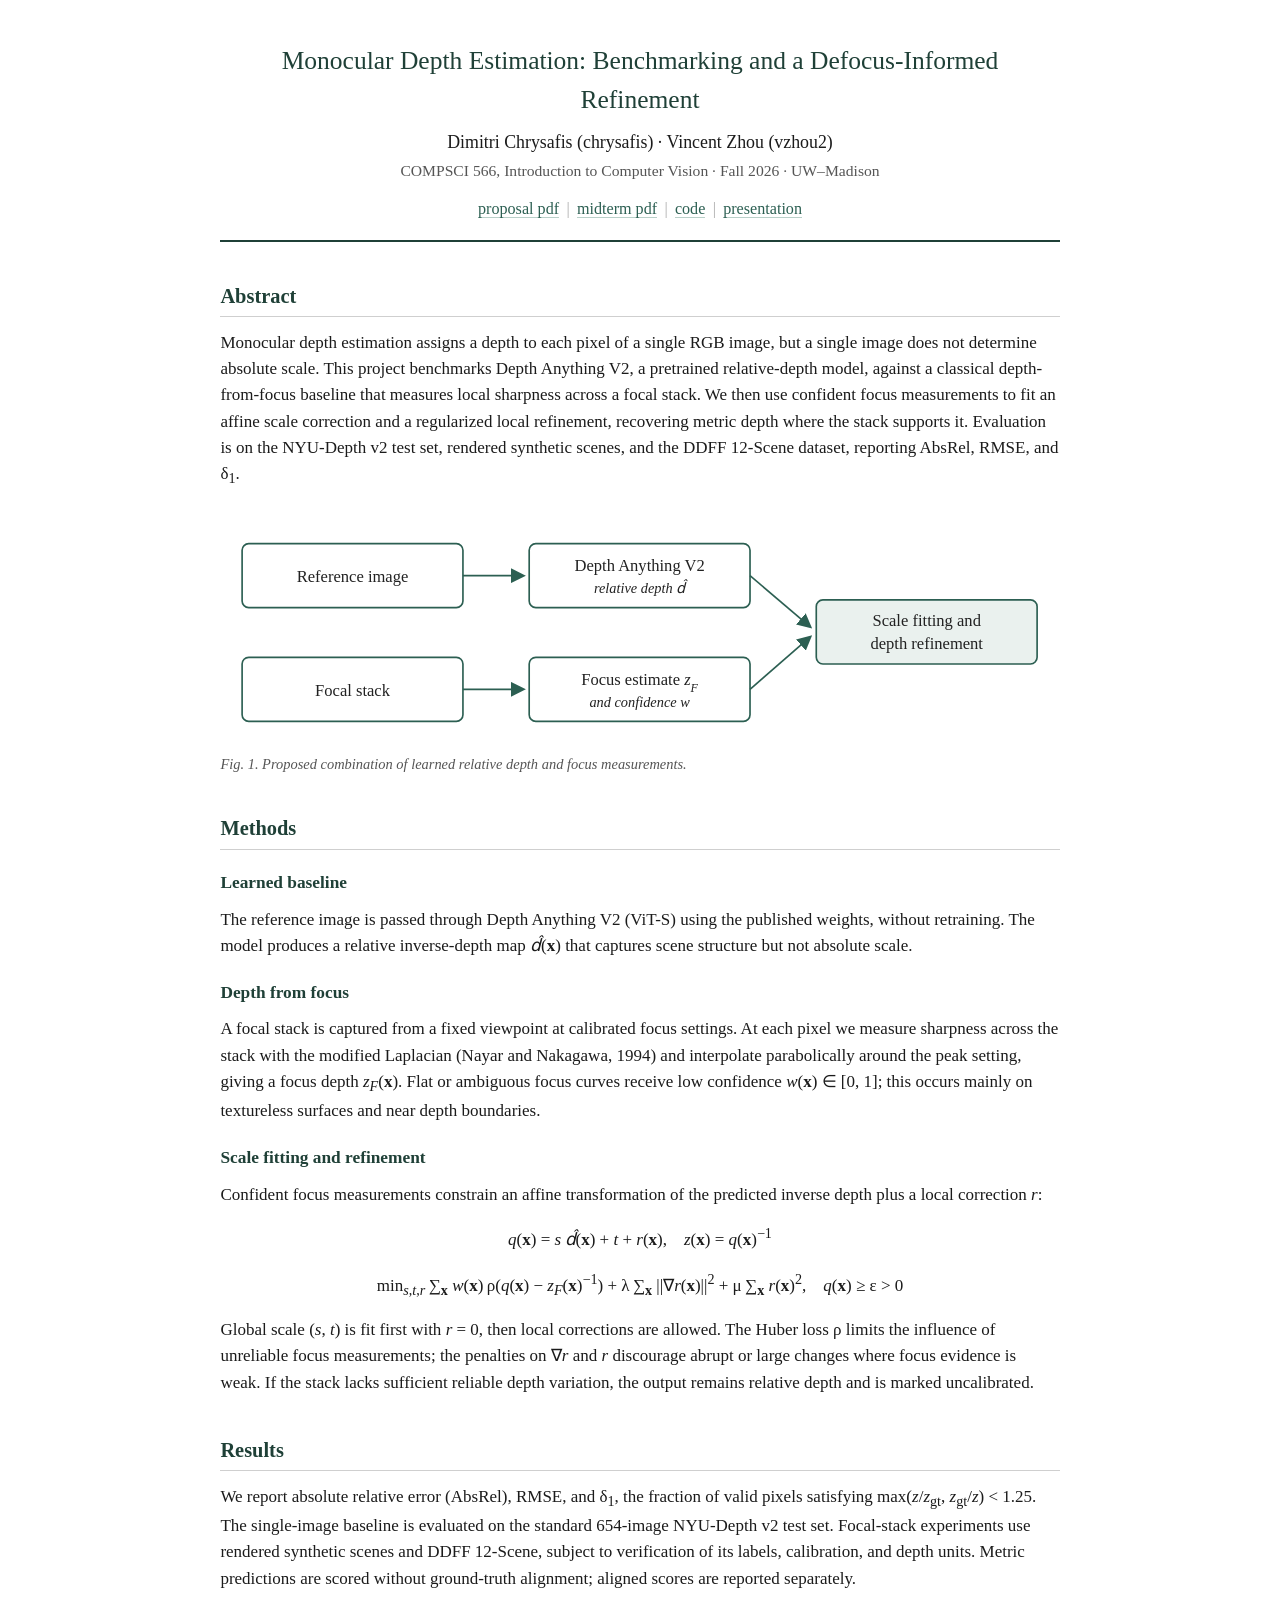
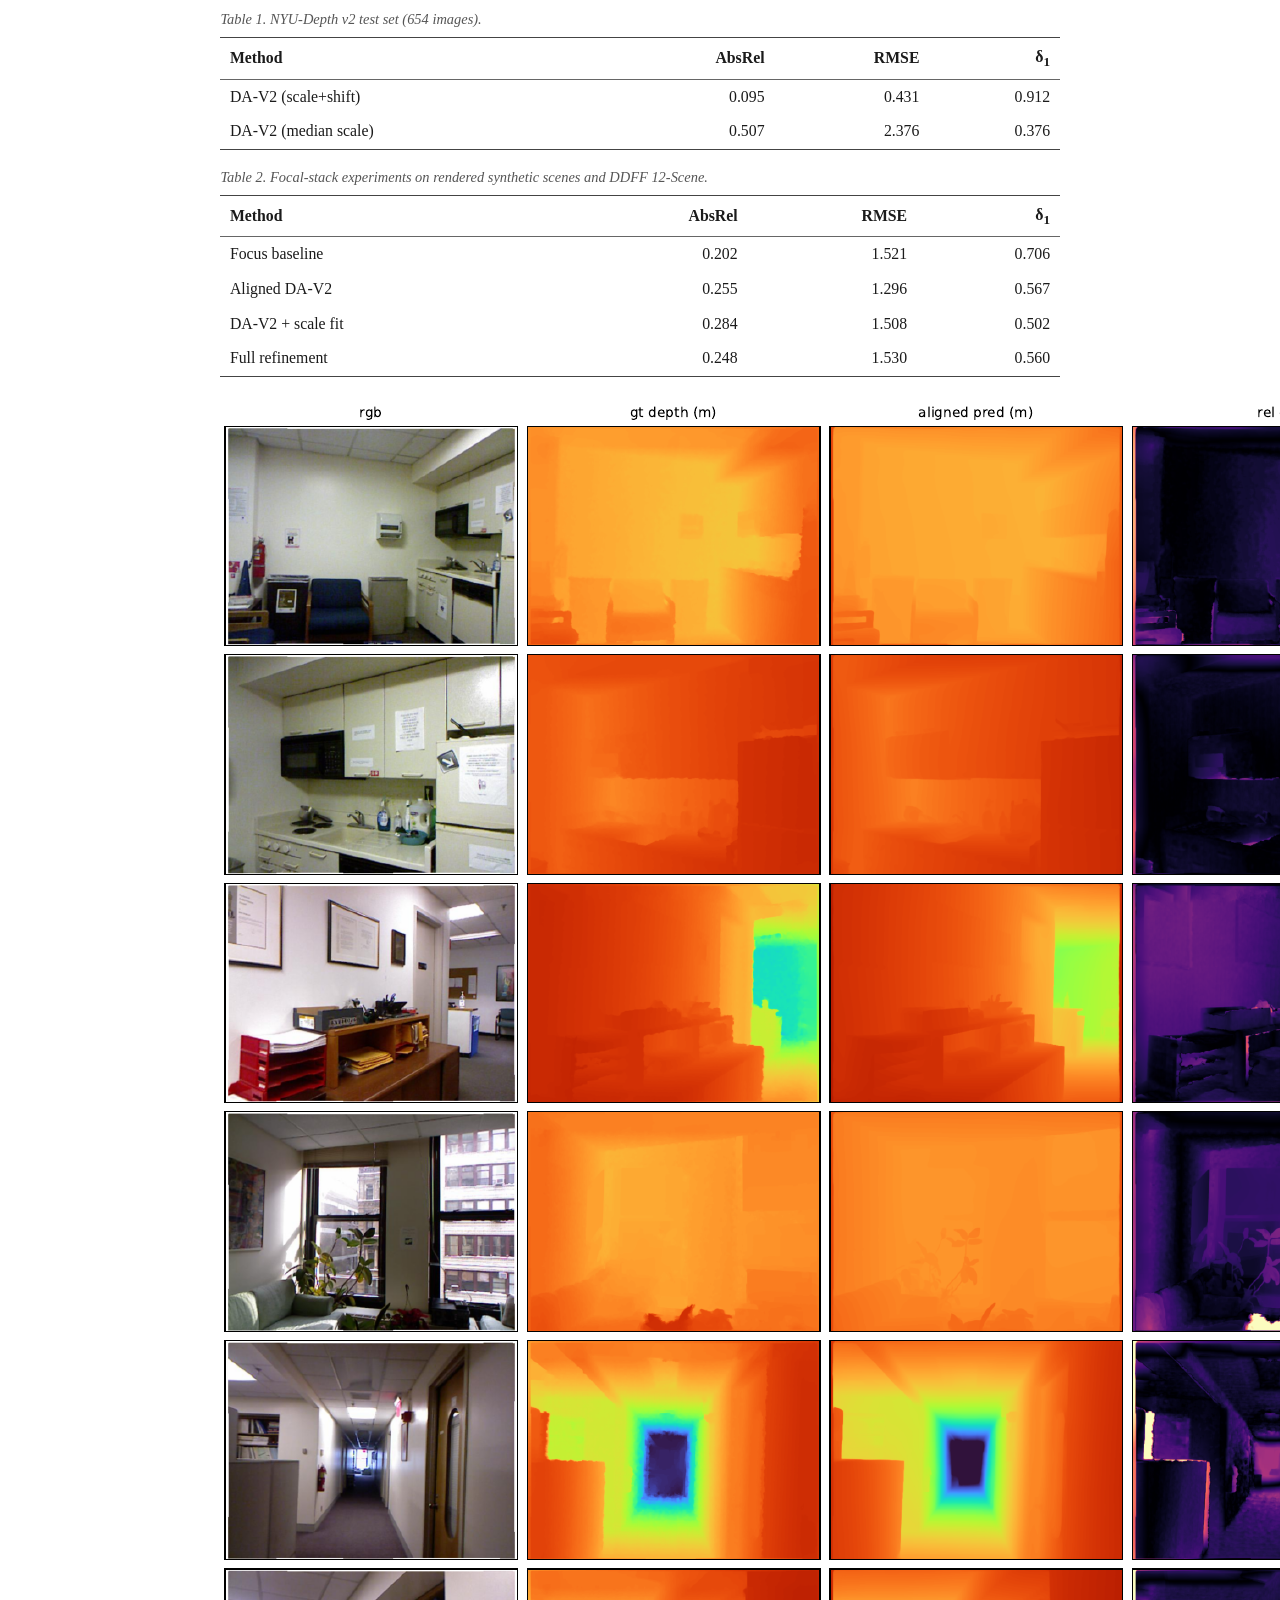
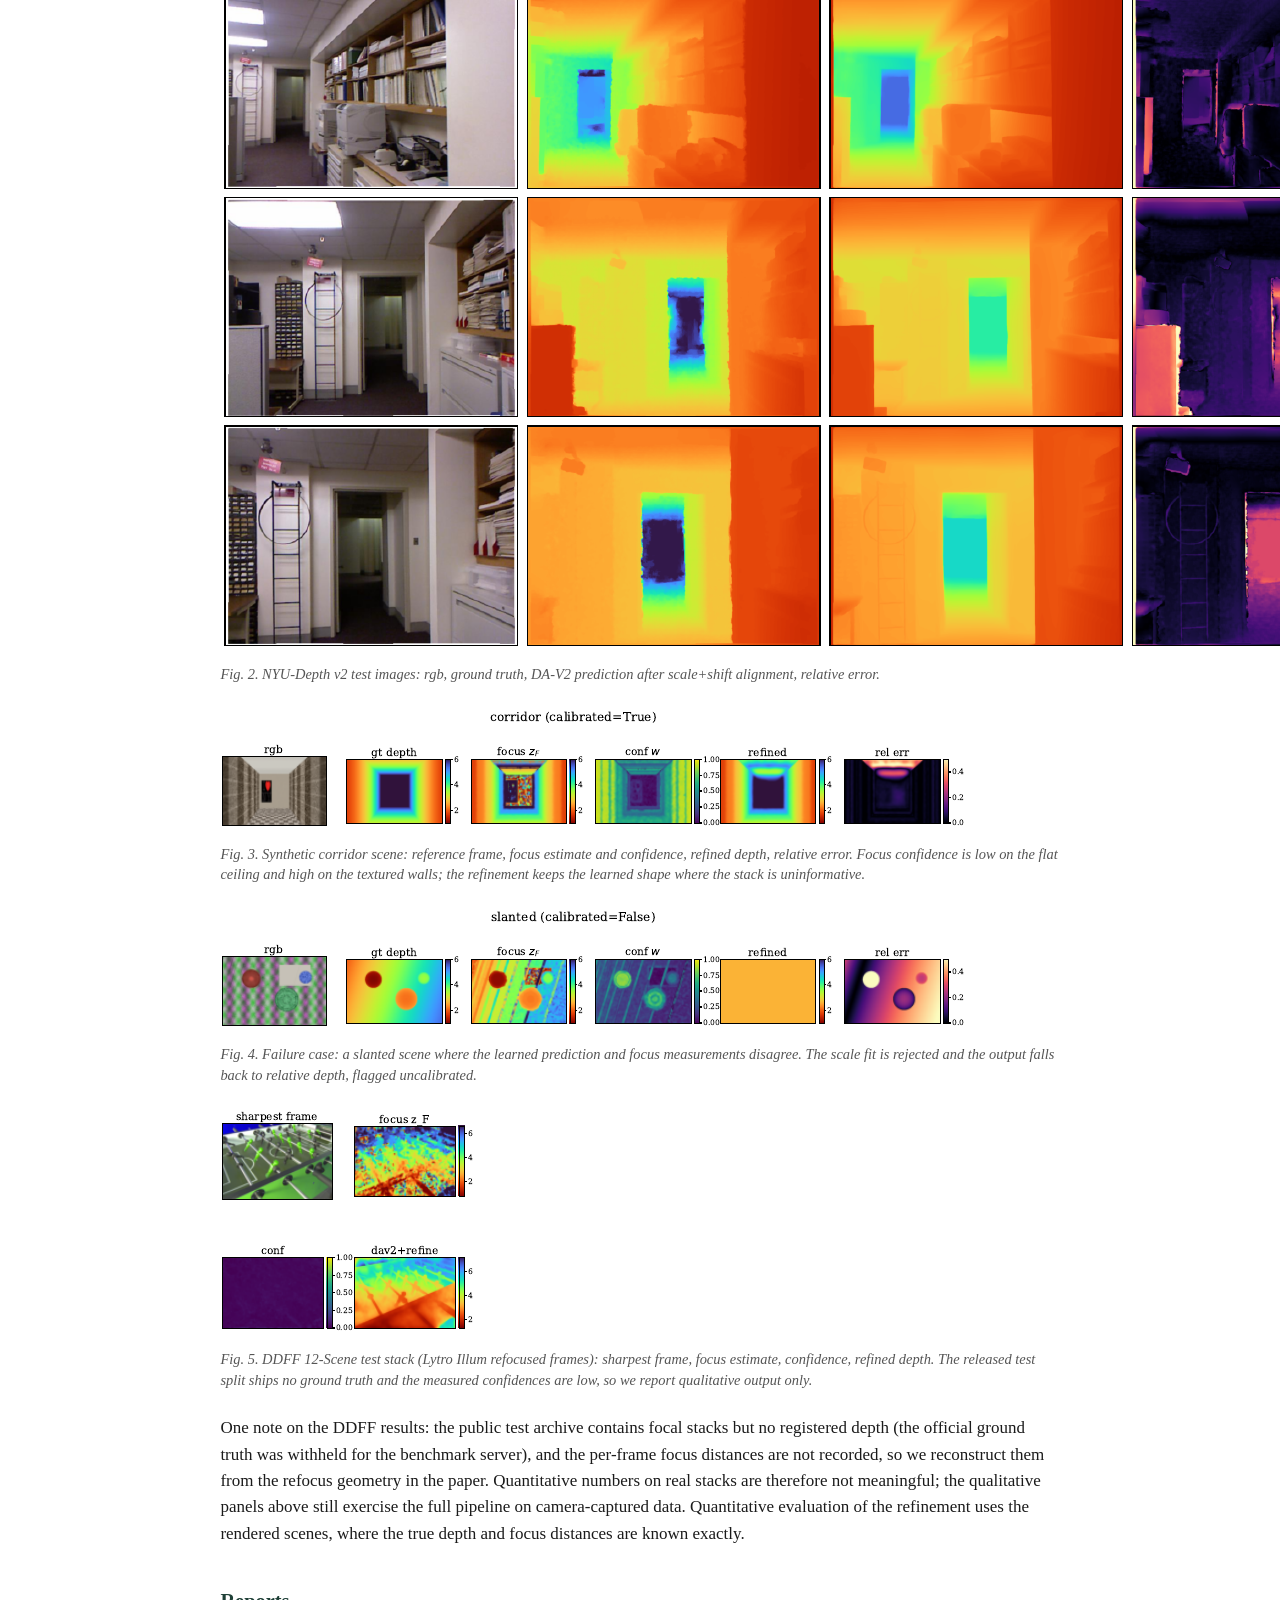
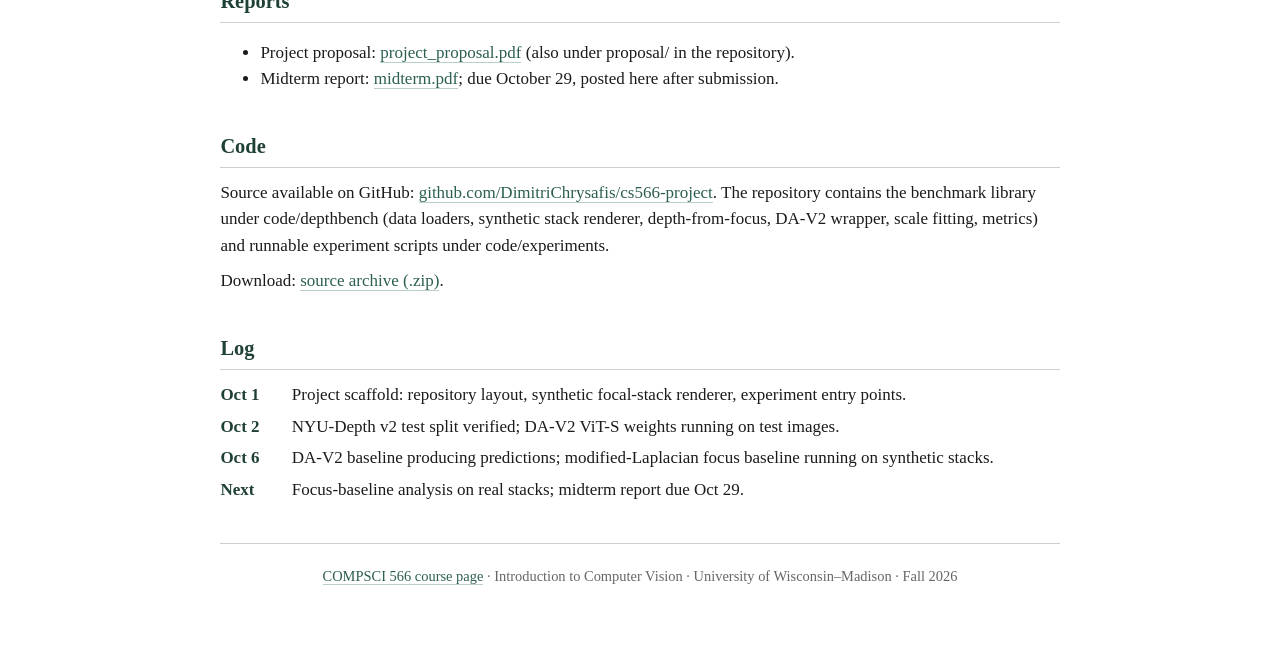
==== webpage/index.html @ c7c39129 "project webpage skeleton" ====
<!DOCTYPE html>
<html lang="en">
<head>
<meta charset="utf-8">
<meta name="viewport" content="width=device-width, initial-scale=1">
<title>Monocular Depth Estimation: Benchmarking and a Defocus-Informed Refinement</title>
<link rel="stylesheet" href="style.css">
</head>
<body>

<header>
<h1>Monocular Depth Estimation: Benchmarking and a Defocus-Informed Refinement</h1>
<p class="authors">Dimitri Chrysafis (chrysafis) &middot; Vincent Zhou (vzhou2)</p>
<p class="course">COMPSCI 566, Introduction to Computer Vision &middot; Fall 2026 &middot; UW&ndash;Madison</p>
<nav>
<a href="../proposal/project_proposal.pdf">proposal pdf</a><span class="sep">|</span><a href="assets/midterm.pdf">midterm pdf</a><span class="sep">|</span><a href="https://github.com/DimitriChrysafis/cs566-project">code</a><span class="sep">|</span><a href="assets/presentation.pdf">presentation</a>
</nav>
</header>

<main>

<h2>Abstract</h2>
<p>Monocular depth estimation assigns a depth to each pixel of a single RGB image, but a single image does not determine absolute scale. This project benchmarks Depth Anything V2, a pretrained relative-depth model, against a classical depth-from-focus baseline that measures local sharpness across a focal stack. We then use confident focus measurements to fit an affine scale correction and a regularized local refinement, recovering metric depth where the stack supports it. Evaluation is on the NYU-Depth v2 test set, rendered synthetic scenes, and the DDFF 12-Scene dataset, reporting AbsRel, RMSE, and &delta;<sub>1</sub>.</p>

<figure class="teaser">
<svg viewBox="0 0 760 210" xmlns="http://www.w3.org/2000/svg" role="img" aria-label="Pipeline: reference image feeds Depth Anything V2; focal stack feeds a focus estimate with confidence; both feed scale fitting and depth refinement">
<defs>
<marker id="arr" markerWidth="9" markerHeight="9" refX="7" refY="4.5" orient="auto"><path d="M0 0 L9 4.5 L0 9 z" fill="#2c5f52"/></marker>
</defs>
<g stroke="#2c5f52" stroke-width="1.5" fill="#ffffff">
<rect x="20" y="25" width="200" height="58" rx="6"/>
<rect x="280" y="25" width="200" height="58" rx="6"/>
<rect x="20" y="128" width="200" height="58" rx="6"/>
<rect x="280" y="128" width="200" height="58" rx="6"/>
<rect x="540" y="76" width="200" height="58" rx="6" fill="#eaf1ee"/>
</g>
<line x1="220" y1="54" x2="274" y2="54" stroke="#2c5f52" stroke-width="1.5" marker-end="url(#arr)"/>
<line x1="220" y1="157" x2="274" y2="157" stroke="#2c5f52" stroke-width="1.5" marker-end="url(#arr)"/>
<line x1="480" y1="54" x2="534" y2="100" stroke="#2c5f52" stroke-width="1.5" marker-end="url(#arr)"/>
<line x1="480" y1="157" x2="534" y2="110" stroke="#2c5f52" stroke-width="1.5" marker-end="url(#arr)"/>
<g text-anchor="middle" font-size="15" fill="#222222">
<text x="120" y="60">Reference image</text>
<text x="380" y="50">Depth Anything V2</text>
<text x="380" y="70" font-size="13" font-style="italic">relative depth d&#770;</text>
<text x="120" y="163">Focal stack</text>
<text x="380" y="153">Focus estimate <tspan font-style="italic">z</tspan><tspan baseline-shift="sub" font-size="11" font-style="italic">F</tspan></text>
<text x="380" y="173" font-size="13" font-style="italic">and confidence w</text>
<text x="640" y="100">Scale fitting and</text>
<text x="640" y="120">depth refinement</text>
</g>
</svg>
<figcaption>Fig. 1. Proposed combination of learned relative depth and focus measurements.</figcaption>
</figure>

<h2>Methods</h2>

<h3>Learned baseline</h3>
<p>The reference image is passed through Depth Anything V2 (ViT-S) using the published weights, without retraining. The model produces a relative inverse-depth map <i>d&#770;</i>(<b>x</b>) that captures scene structure but not absolute scale.</p>

<h3>Depth from focus</h3>
<p>A focal stack is captured from a fixed viewpoint at calibrated focus settings. At each pixel we measure sharpness across the stack with the modified Laplacian (Nayar and Nakagawa, 1994) and interpolate parabolically around the peak setting, giving a focus depth <i>z</i><sub><i>F</i></sub>(<b>x</b>). Flat or ambiguous focus curves receive low confidence <i>w</i>(<b>x</b>) &isin; [0, 1]; this occurs mainly on textureless surfaces and near depth boundaries.</p>

<h3>Scale fitting and refinement</h3>
<p>Confident focus measurements constrain an affine transformation of the predicted inverse depth plus a local correction <i>r</i>:</p>
<p class="eq"><i>q</i>(<b>x</b>) = <i>s</i>&thinsp;<i>d&#770;</i>(<b>x</b>) + <i>t</i> + <i>r</i>(<b>x</b>),&emsp;<i>z</i>(<b>x</b>) = <i>q</i>(<b>x</b>)<sup>&minus;1</sup></p>
<p class="eq">min<sub><i>s</i>,<i>t</i>,<i>r</i></sub>&thinsp;&sum;<sub><b>x</b></sub> <i>w</i>(<b>x</b>)&thinsp;&rho;(<i>q</i>(<b>x</b>) &minus; <i>z</i><sub><i>F</i></sub>(<b>x</b>)<sup>&minus;1</sup>) + &lambda;&thinsp;&sum;<sub><b>x</b></sub> ||&nabla;<i>r</i>(<b>x</b>)||<sup>2</sup> + &mu;&thinsp;&sum;<sub><b>x</b></sub> <i>r</i>(<b>x</b>)<sup>2</sup>,&emsp;<i>q</i>(<b>x</b>) &ge; &epsilon; &gt; 0</p>
<p>Global scale (<i>s</i>, <i>t</i>) is fit first with <i>r</i> = 0, then local corrections are allowed. The Huber loss &rho; limits the influence of unreliable focus measurements; the penalties on &nabla;<i>r</i> and <i>r</i> discourage abrupt or large changes where focus evidence is weak. If the stack lacks sufficient reliable depth variation, the output remains relative depth and is marked uncalibrated.</p>

<h2>Results</h2>

<p>We report absolute relative error (AbsRel), RMSE, and &delta;<sub>1</sub>, the fraction of valid pixels satisfying max(<i>z</i>/<i>z</i><sub>gt</sub>, <i>z</i><sub>gt</sub>/<i>z</i>) &lt; 1.25. The single-image baseline is evaluated on the standard 654-image NYU-Depth v2 test set. Focal-stack experiments use rendered synthetic scenes and DDFF 12-Scene, subject to verification of its labels, calibration, and depth units. Metric predictions are scored without ground-truth alignment; aligned scores are reported separately.</p>

<p class="tabcap">Table 1. NYU-Depth v2 test set (654 images).</p>
<table>
<thead><tr><th>Method</th><th class="num">AbsRel</th><th class="num">RMSE</th><th class="num">&delta;<sub>1</sub></th></tr></thead>
<tbody>
<!--RESULTS:NYU-->
<tr><td>DA-V2 (scale+shift)</td><td class="num">0.095</td><td class="num">0.431</td><td class="num">0.912</td></tr>
<tr><td>DA-V2 (median scale)</td><td class="num">0.507</td><td class="num">2.376</td><td class="num">0.376</td></tr>
<!--/RESULTS:NYU-->
</tbody>
</table>

<p class="tabcap">Table 2. Focal-stack experiments on rendered synthetic scenes and DDFF 12-Scene.</p>
<table>
<thead><tr><th>Method</th><th class="num">AbsRel</th><th class="num">RMSE</th><th class="num">&delta;<sub>1</sub></th></tr></thead>
<tbody>
<!--RESULTS:SYNTH-->
<tr><td>Focus baseline</td><td class="num">0.202</td><td class="num">1.521</td><td class="num">0.706</td></tr>
<tr><td>Aligned DA-V2</td><td class="num">0.255</td><td class="num">1.296</td><td class="num">0.567</td></tr>
<tr><td>DA-V2 + scale fit</td><td class="num">0.284</td><td class="num">1.508</td><td class="num">0.502</td></tr>
<tr><td>Full refinement</td><td class="num">0.248</td><td class="num">1.530</td><td class="num">0.560</td></tr>
<!--/RESULTS:SYNTH-->
</tbody>
</table>

<figure>
<img src="assets/nyu_qualitative.png" alt="NYUv2 qualitative comparison">
<figcaption>Fig. 2. NYU-Depth v2 test images: rgb, ground truth, DA-V2 prediction after scale+shift alignment, relative error.</figcaption>
</figure>

<figure>
<img src="assets/synth_refinement.png" alt="Synthetic focal-stack refinement">
<figcaption>Fig. 3. Synthetic corridor scene: reference frame, focus estimate and confidence, refined depth, relative error. Focus confidence is low on the flat ceiling and high on the textured walls; the refinement keeps the learned shape where the stack is uninformative.</figcaption>
</figure>

<figure>
<img src="assets/failure_cases.png" alt="Failure cases">
<figcaption>Fig. 4. Failure case: a slanted scene where the learned prediction and focus measurements disagree. The scale fit is rejected and the output falls back to relative depth, flagged uncalibrated.</figcaption>
</figure>

<figure>
<img src="assets/ddff_qualitative.png" alt="DDFF real focal stack result">
<figcaption>Fig. 5. DDFF 12-Scene test stack (Lytro Illum refocused frames): sharpest frame, focus estimate, confidence, refined depth. The released test split ships no ground truth and the measured confidences are low, so we report qualitative output only.</figcaption>
</figure>

<p>One note on the DDFF results: the public test archive contains focal stacks but no registered depth (the official ground truth was withheld for the benchmark server), and the per-frame focus distances are not recorded, so we reconstruct them from the refocus geometry in the paper. Quantitative numbers on real stacks are therefore not meaningful; the qualitative panels above still exercise the full pipeline on camera-captured data. Quantitative evaluation of the refinement uses the rendered scenes, where the true depth and focus distances are known exactly.</p>

<h2>Reports</h2>
<ul>
<li>Project proposal: <a href="../proposal/project_proposal.pdf">project_proposal.pdf</a> (also under proposal/ in the repository).</li>
<li>Midterm report: <a href="assets/midterm.pdf">midterm.pdf</a>; due October 29, posted here after submission.</li>
</ul>

<h2>Code</h2>
<p>Source available on GitHub: <a href="https://github.com/DimitriChrysafis/cs566-project">github.com/DimitriChrysafis/cs566-project</a>. The repository contains the benchmark library under code/depthbench (data loaders, synthetic stack renderer, depth-from-focus, DA-V2 wrapper, scale fitting, metrics) and runnable experiment scripts under code/experiments.</p>
<p>Download: <a href="https://github.com/DimitriChrysafis/cs566-project/archive/refs/heads/main.zip">source archive (.zip)</a>.</p>

<h2>Log</h2>
<ul class="log">
<li><span class="date">Oct 1</span>Project scaffold: repository layout, synthetic focal-stack renderer, experiment entry points.</li>
<li><span class="date">Oct 2</span>NYU-Depth v2 test split verified; DA-V2 ViT-S weights running on test images.</li>
<li><span class="date">Oct 6</span>DA-V2 baseline producing predictions; modified-Laplacian focus baseline running on synthetic stacks.</li>
<li><span class="date">Next</span>Focus-baseline analysis on real stacks; midterm report due Oct 29.</li>
</ul>

</main>

<footer>
<p><a href="https://pages.cs.wisc.edu/~mohitg/courses/CS566/">COMPSCI 566 course page</a> &middot; Introduction to Computer Vision &middot; University of Wisconsin&ndash;Madison &middot; Fall 2026</p>
</footer>

</body>
</html>
---- webpage/style.css ----
* {
  box-sizing: border-box;
}

body {
  max-width: 880px;
  margin: 0 auto;
  padding: 2.4em 1.2em 3em;
  font-family: Georgia, "Times New Roman", Times, serif;
  font-size: 17px;
  line-height: 1.55;
  color: #1b1b1b;
  background: #ffffff;
}

h1 {
  font-size: 1.5em;
  font-weight: normal;
  text-align: center;
  margin: 0 0 0.35em;
  color: #1f4037;
}

h2 {
  font-size: 1.2em;
  font-weight: 600;
  color: #1f4037;
  margin: 1.9em 0 0.6em;
  padding-bottom: 0.2em;
  border-bottom: 1px solid #cfcfcf;
}

h3 {
  font-size: 1.02em;
  color: #1f4037;
  margin: 1.2em 0 0.25em;
}

p {
  margin: 0.55em 0;
}

a {
  color: #2c5f52;
  text-decoration: none;
  border-bottom: 1px solid #b9d0c9;
}

a:hover {
  border-bottom-color: #2c5f52;
}

header {
  text-align: center;
  padding-bottom: 1.1em;
  margin-bottom: 1.6em;
  border-bottom: 2px solid #1f4037;
}

header .authors {
  font-size: 1.05em;
  margin: 0.15em 0;
}

header .course {
  color: #555555;
  font-size: 0.92em;
  margin: 0.15em 0;
}

header nav {
  margin-top: 0.8em;
  font-size: 0.95em;
}

header nav a {
  margin: 0 0.45em;
}

header nav .sep {
  color: #aaaaaa;
}

figure {
  margin: 1.5em 0;
}

figcaption,
.tabcap {
  font-size: 0.85em;
  font-style: italic;
  color: #555555;
  line-height: 1.4;
}

figcaption {
  margin-top: 0.4em;
}

.tabcap {
  margin: 1.2em 0 0.25em;
}

.teaser svg {
  display: block;
  width: 100%;
  height: auto;
}

img.placeholder {
  display: block;
  width: 100%;
  min-height: 260px;
  background: #eeeeee;
  border: 1px dashed #c2c2c2;
  color: #8a8a8a;
  font-size: 0.85em;
  font-style: italic;
}

table {
  width: 100%;
  border-collapse: collapse;
  margin: 0.5em 0 0.4em;
  border-top: 1.6px solid #444444;
  border-bottom: 1.6px solid #444444;
  font-size: 0.93em;
}

thead th {
  text-align: left;
  font-weight: 600;
  padding: 0.4em 0.6em;
  border-bottom: 1px solid #666666;
}

tbody td {
  padding: 0.32em 0.6em;
}

th.num,
td.num {
  text-align: right;
  font-variant-numeric: tabular-nums;
}

.eq {
  text-align: center;
  margin: 0.9em 0;
}

.log {
  list-style: none;
  padding: 0;
  margin: 0.5em 0;
}

.log li {
  margin: 0.3em 0;
}

.log .date {
  display: inline-block;
  min-width: 4.2em;
  font-weight: 600;
  color: #1f4037;
}

footer {
  margin-top: 2.8em;
  padding-top: 0.9em;
  border-top: 1px solid #cfcfcf;
  text-align: center;
  font-size: 0.85em;
  color: #666666;
}

@media (max-width: 640px) {
  body {
    font-size: 16px;
  }
}
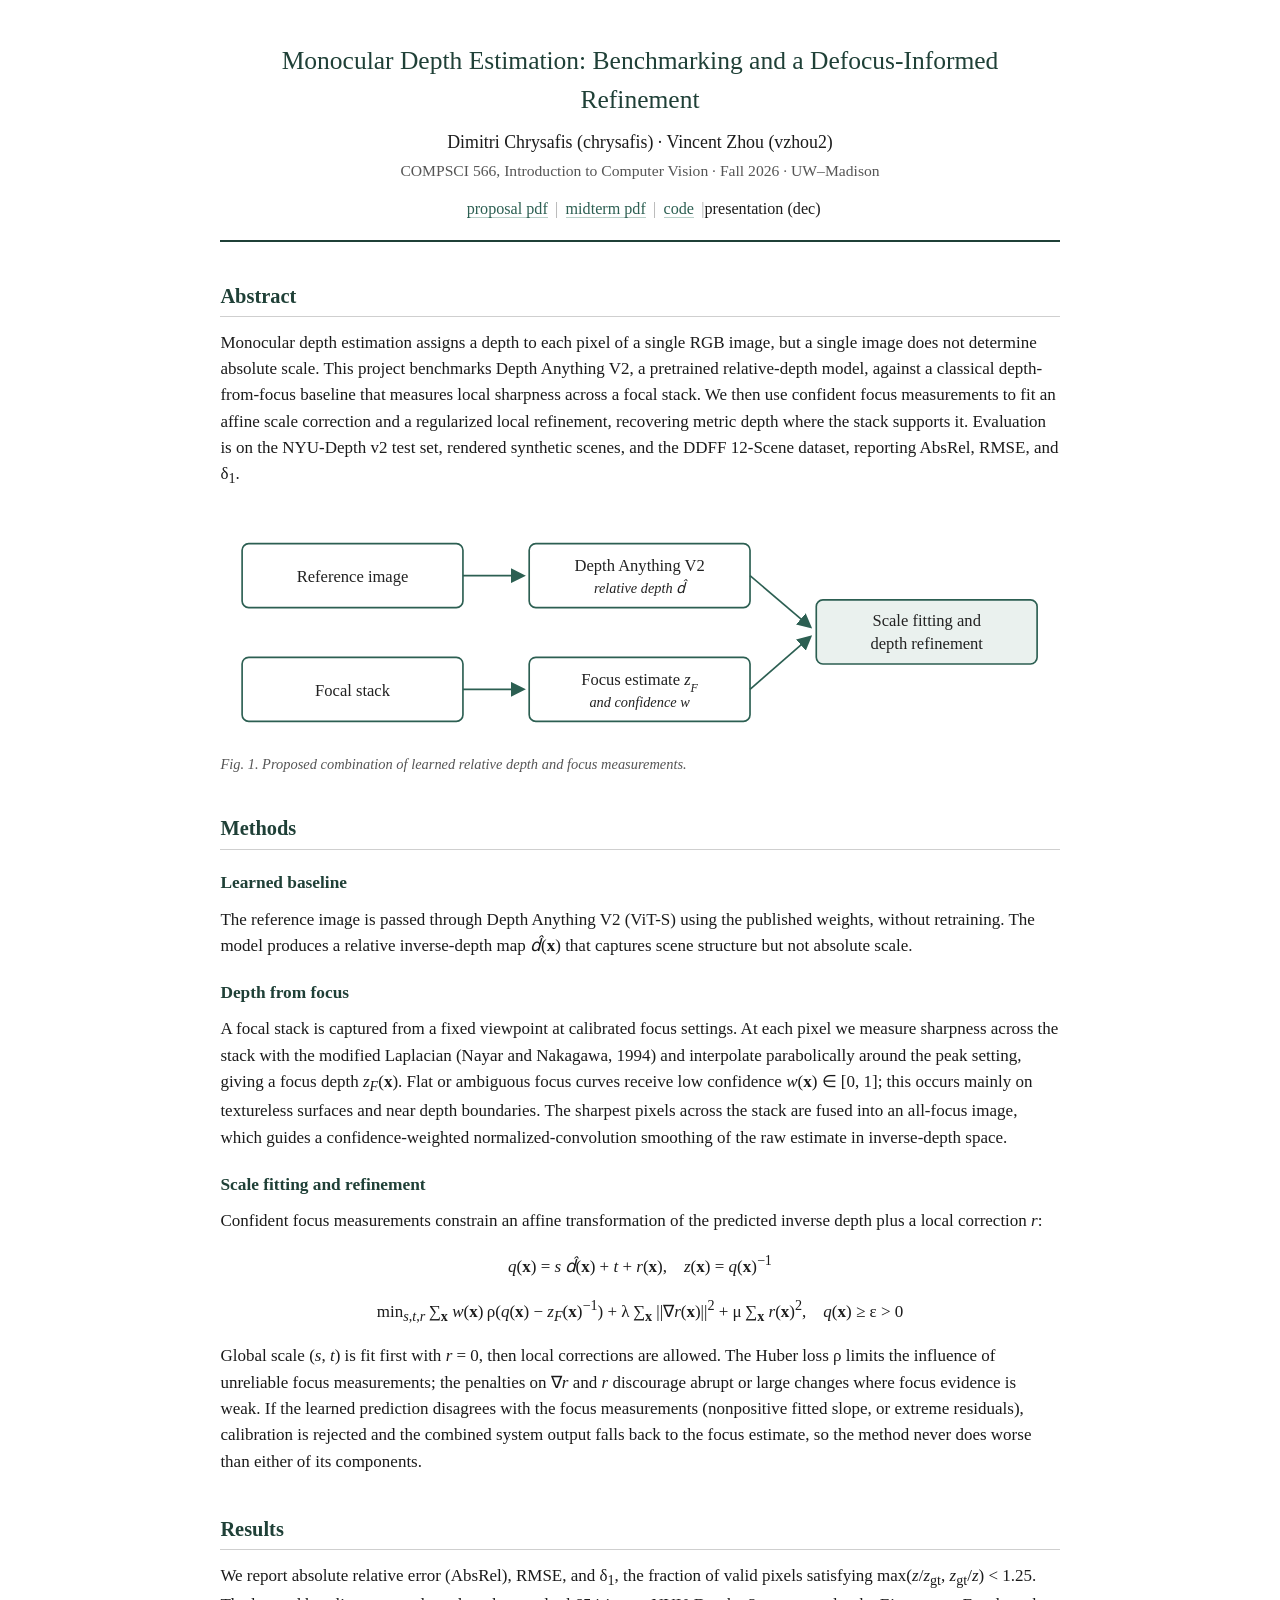
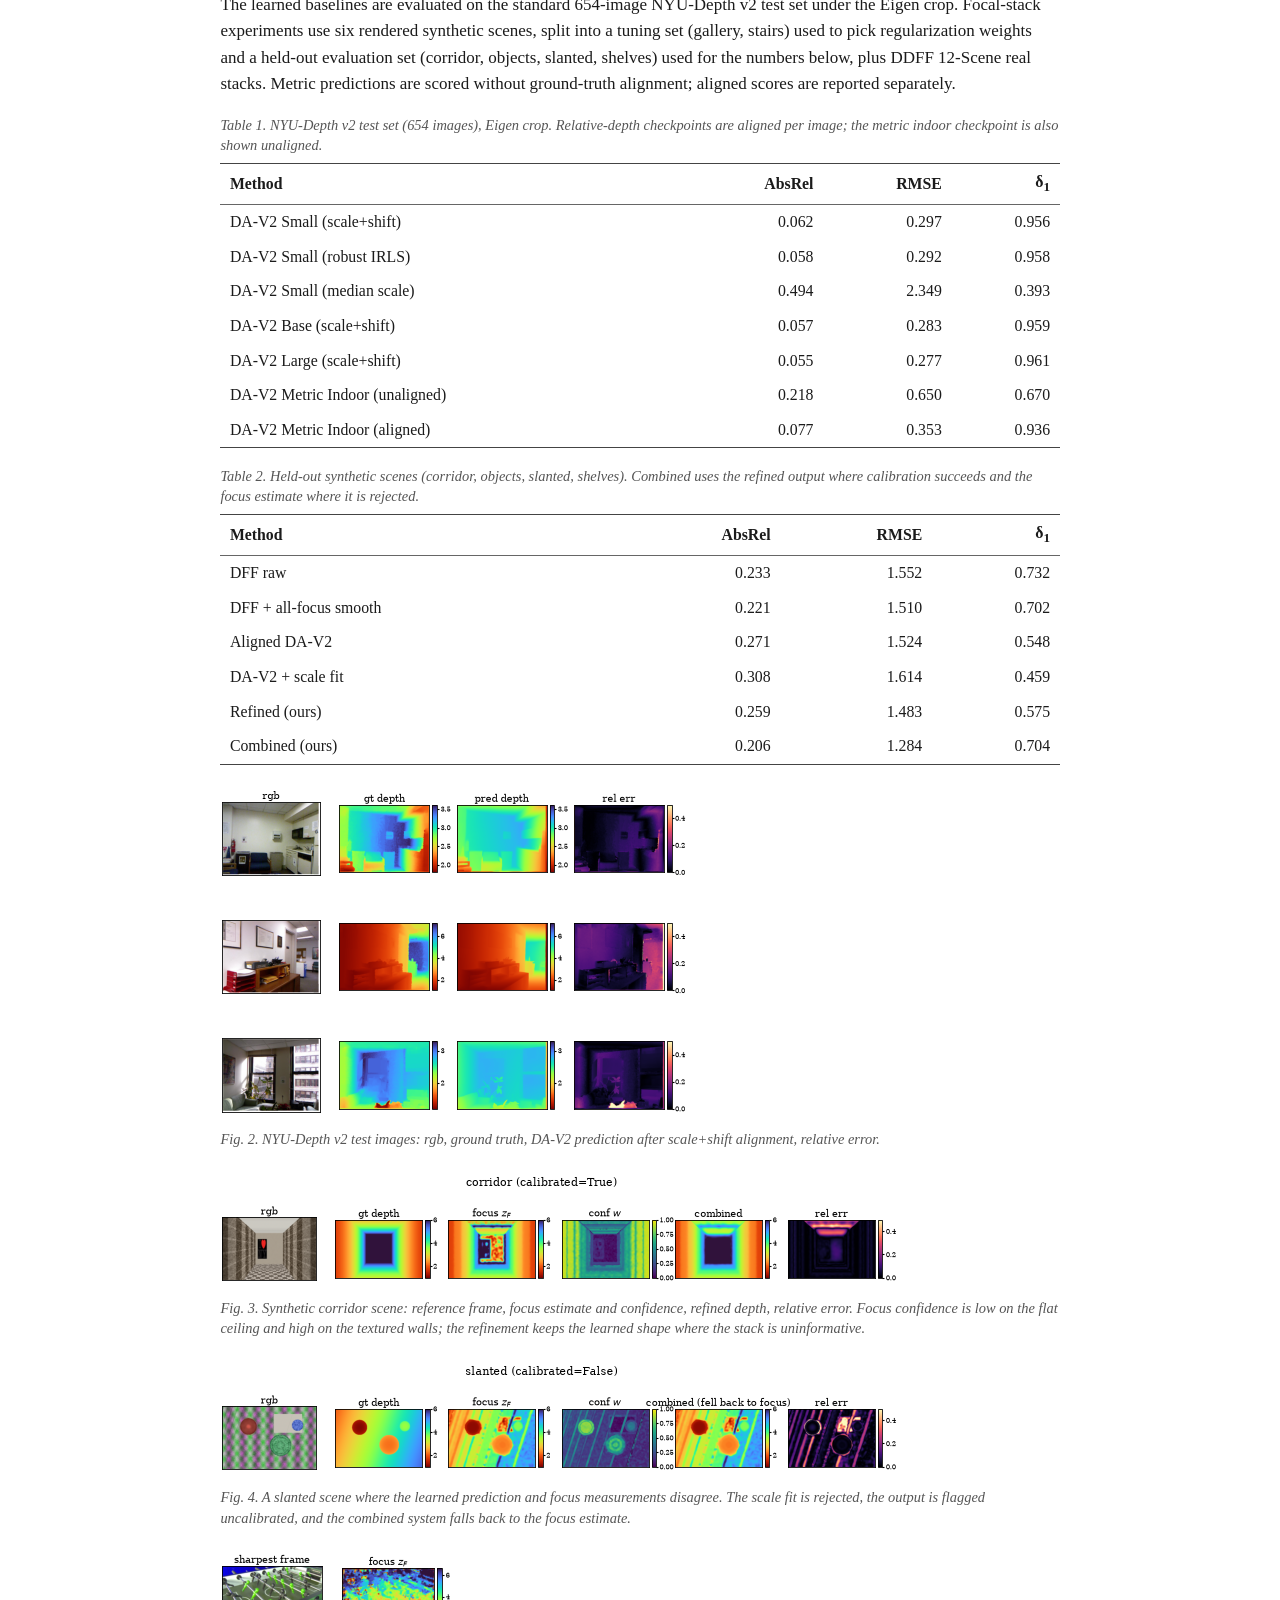
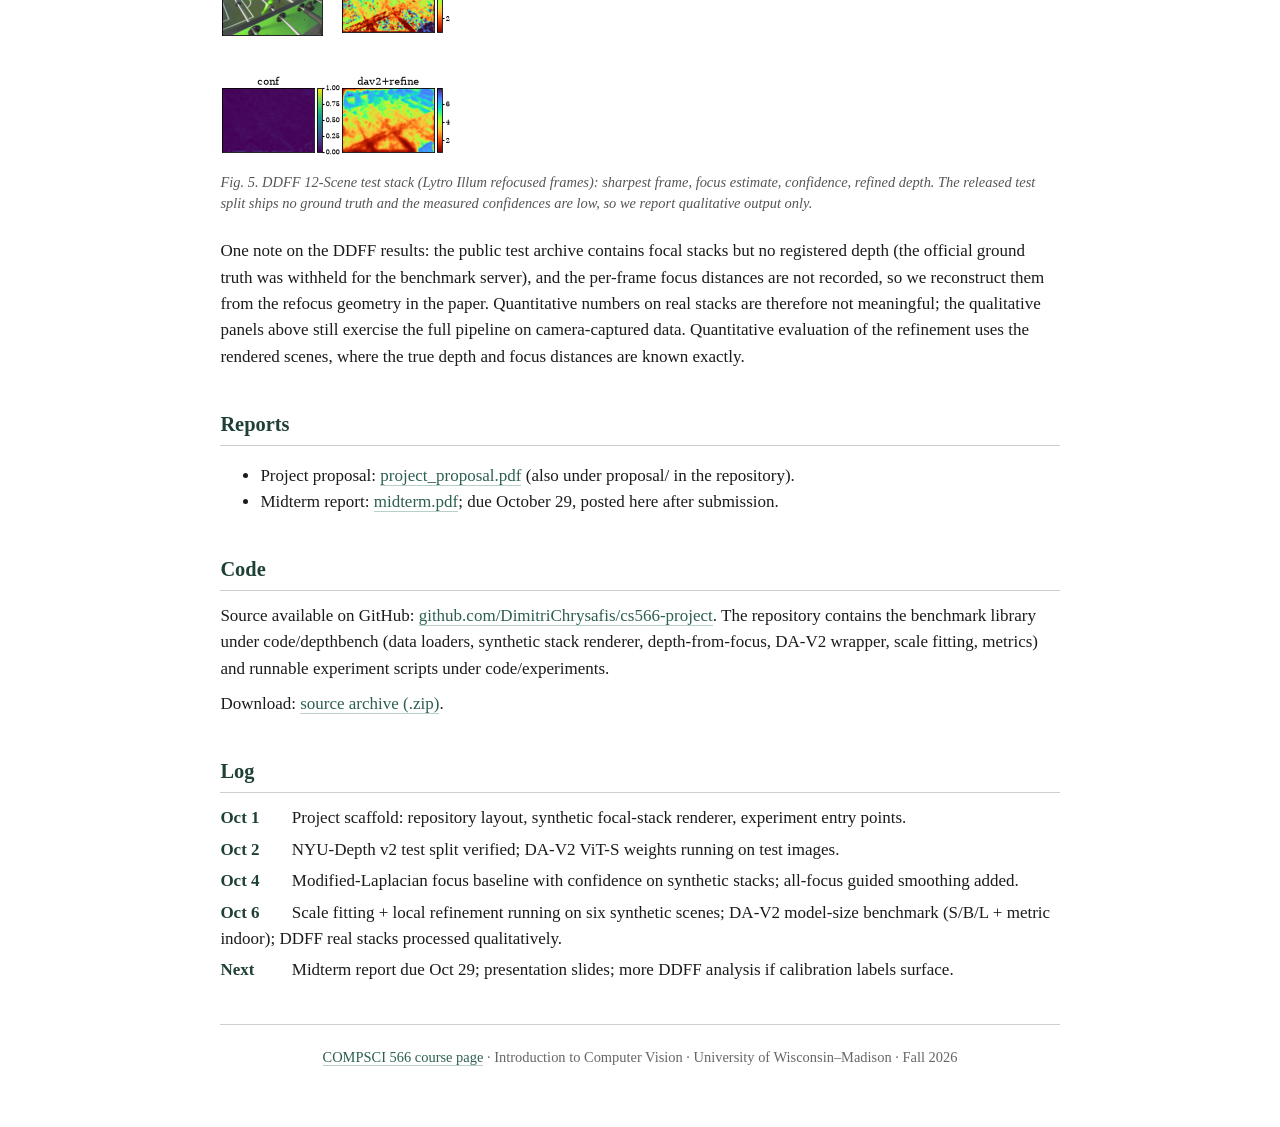
==== commit 9d731305: "site + midterm: real numbers, qualitative figs" ====
--- a/webpage/index.html
+++ b/webpage/index.html
@@ -13,7 +13,7 @@
 <p class="authors">Dimitri Chrysafis (chrysafis) &middot; Vincent Zhou (vzhou2)</p>
 <p class="course">COMPSCI 566, Introduction to Computer Vision &middot; Fall 2026 &middot; UW&ndash;Madison</p>
 <nav>
-<a href="../proposal/project_proposal.pdf">proposal pdf</a><span class="sep">|</span><a href="assets/midterm.pdf">midterm pdf</a><span class="sep">|</span><a href="https://github.com/DimitriChrysafis/cs566-project">code</a><span class="sep">|</span><a href="assets/presentation.pdf">presentation</a>
+<a href="../proposal/project_proposal.pdf">proposal pdf</a><span class="sep">|</span><a href="assets/midterm.pdf">midterm pdf</a><span class="sep">|</span><a href="https://github.com/DimitriChrysafis/cs566-project">code</a><span class="sep">|</span><span>presentation (dec)</span>
 </nav>
 </header>
 
@@ -58,38 +58,45 @@
 <p>The reference image is passed through Depth Anything V2 (ViT-S) using the published weights, without retraining. The model produces a relative inverse-depth map <i>d&#770;</i>(<b>x</b>) that captures scene structure but not absolute scale.</p>
 
 <h3>Depth from focus</h3>
-<p>A focal stack is captured from a fixed viewpoint at calibrated focus settings. At each pixel we measure sharpness across the stack with the modified Laplacian (Nayar and Nakagawa, 1994) and interpolate parabolically around the peak setting, giving a focus depth <i>z</i><sub><i>F</i></sub>(<b>x</b>). Flat or ambiguous focus curves receive low confidence <i>w</i>(<b>x</b>) &isin; [0, 1]; this occurs mainly on textureless surfaces and near depth boundaries.</p>
+<p>A focal stack is captured from a fixed viewpoint at calibrated focus settings. At each pixel we measure sharpness across the stack with the modified Laplacian (Nayar and Nakagawa, 1994) and interpolate parabolically around the peak setting, giving a focus depth <i>z</i><sub><i>F</i></sub>(<b>x</b>). Flat or ambiguous focus curves receive low confidence <i>w</i>(<b>x</b>) &isin; [0, 1]; this occurs mainly on textureless surfaces and near depth boundaries. The sharpest pixels across the stack are fused into an all-focus image, which guides a confidence-weighted normalized-convolution smoothing of the raw estimate in inverse-depth space.</p>
 
 <h3>Scale fitting and refinement</h3>
 <p>Confident focus measurements constrain an affine transformation of the predicted inverse depth plus a local correction <i>r</i>:</p>
 <p class="eq"><i>q</i>(<b>x</b>) = <i>s</i>&thinsp;<i>d&#770;</i>(<b>x</b>) + <i>t</i> + <i>r</i>(<b>x</b>),&emsp;<i>z</i>(<b>x</b>) = <i>q</i>(<b>x</b>)<sup>&minus;1</sup></p>
 <p class="eq">min<sub><i>s</i>,<i>t</i>,<i>r</i></sub>&thinsp;&sum;<sub><b>x</b></sub> <i>w</i>(<b>x</b>)&thinsp;&rho;(<i>q</i>(<b>x</b>) &minus; <i>z</i><sub><i>F</i></sub>(<b>x</b>)<sup>&minus;1</sup>) + &lambda;&thinsp;&sum;<sub><b>x</b></sub> ||&nabla;<i>r</i>(<b>x</b>)||<sup>2</sup> + &mu;&thinsp;&sum;<sub><b>x</b></sub> <i>r</i>(<b>x</b>)<sup>2</sup>,&emsp;<i>q</i>(<b>x</b>) &ge; &epsilon; &gt; 0</p>
-<p>Global scale (<i>s</i>, <i>t</i>) is fit first with <i>r</i> = 0, then local corrections are allowed. The Huber loss &rho; limits the influence of unreliable focus measurements; the penalties on &nabla;<i>r</i> and <i>r</i> discourage abrupt or large changes where focus evidence is weak. If the stack lacks sufficient reliable depth variation, the output remains relative depth and is marked uncalibrated.</p>
+<p>Global scale (<i>s</i>, <i>t</i>) is fit first with <i>r</i> = 0, then local corrections are allowed. The Huber loss &rho; limits the influence of unreliable focus measurements; the penalties on &nabla;<i>r</i> and <i>r</i> discourage abrupt or large changes where focus evidence is weak. If the learned prediction disagrees with the focus measurements (nonpositive fitted slope, or extreme residuals), calibration is rejected and the combined system output falls back to the focus estimate, so the method never does worse than either of its components.</p>
 
 <h2>Results</h2>
 
-<p>We report absolute relative error (AbsRel), RMSE, and &delta;<sub>1</sub>, the fraction of valid pixels satisfying max(<i>z</i>/<i>z</i><sub>gt</sub>, <i>z</i><sub>gt</sub>/<i>z</i>) &lt; 1.25. The single-image baseline is evaluated on the standard 654-image NYU-Depth v2 test set. Focal-stack experiments use rendered synthetic scenes and DDFF 12-Scene, subject to verification of its labels, calibration, and depth units. Metric predictions are scored without ground-truth alignment; aligned scores are reported separately.</p>
+<p>We report absolute relative error (AbsRel), RMSE, and &delta;<sub>1</sub>, the fraction of valid pixels satisfying max(<i>z</i>/<i>z</i><sub>gt</sub>, <i>z</i><sub>gt</sub>/<i>z</i>) &lt; 1.25. The learned baselines are evaluated on the standard 654-image NYU-Depth v2 test set under the Eigen crop. Focal-stack experiments use six rendered synthetic scenes, split into a tuning set (gallery, stairs) used to pick regularization weights and a held-out evaluation set (corridor, objects, slanted, shelves) used for the numbers below, plus DDFF 12-Scene real stacks. Metric predictions are scored without ground-truth alignment; aligned scores are reported separately.</p>
 
-<p class="tabcap">Table 1. NYU-Depth v2 test set (654 images).</p>
+<p class="tabcap">Table 1. NYU-Depth v2 test set (654 images), Eigen crop. Relative-depth checkpoints are aligned per image; the metric indoor checkpoint is also shown unaligned.</p>
 <table>
 <thead><tr><th>Method</th><th class="num">AbsRel</th><th class="num">RMSE</th><th class="num">&delta;<sub>1</sub></th></tr></thead>
 <tbody>
 <!--RESULTS:NYU-->
-<tr><td>DA-V2 (scale+shift)</td><td class="num">0.095</td><td class="num">0.431</td><td class="num">0.912</td></tr>
-<tr><td>DA-V2 (median scale)</td><td class="num">0.507</td><td class="num">2.376</td><td class="num">0.376</td></tr>
+<tr><td>DA-V2 Small (scale+shift)</td><td class="num">0.062</td><td class="num">0.297</td><td class="num">0.956</td></tr>
+<tr><td>DA-V2 Small (robust IRLS)</td><td class="num">0.058</td><td class="num">0.292</td><td class="num">0.958</td></tr>
+<tr><td>DA-V2 Small (median scale)</td><td class="num">0.494</td><td class="num">2.349</td><td class="num">0.393</td></tr>
+<tr><td>DA-V2 Base (scale+shift)</td><td class="num">0.057</td><td class="num">0.283</td><td class="num">0.959</td></tr>
+<tr><td>DA-V2 Large (scale+shift)</td><td class="num">0.055</td><td class="num">0.277</td><td class="num">0.961</td></tr>
+<tr><td>DA-V2 Metric Indoor (unaligned)</td><td class="num">0.218</td><td class="num">0.650</td><td class="num">0.670</td></tr>
+<tr><td>DA-V2 Metric Indoor (aligned)</td><td class="num">0.077</td><td class="num">0.353</td><td class="num">0.936</td></tr>
 <!--/RESULTS:NYU-->
 </tbody>
 </table>
 
-<p class="tabcap">Table 2. Focal-stack experiments on rendered synthetic scenes and DDFF 12-Scene.</p>
+<p class="tabcap">Table 2. Held-out synthetic scenes (corridor, objects, slanted, shelves). <i>Combined</i> uses the refined output where calibration succeeds and the focus estimate where it is rejected.</p>
 <table>
 <thead><tr><th>Method</th><th class="num">AbsRel</th><th class="num">RMSE</th><th class="num">&delta;<sub>1</sub></th></tr></thead>
 <tbody>
 <!--RESULTS:SYNTH-->
-<tr><td>Focus baseline</td><td class="num">0.202</td><td class="num">1.521</td><td class="num">0.706</td></tr>
-<tr><td>Aligned DA-V2</td><td class="num">0.255</td><td class="num">1.296</td><td class="num">0.567</td></tr>
-<tr><td>DA-V2 + scale fit</td><td class="num">0.284</td><td class="num">1.508</td><td class="num">0.502</td></tr>
-<tr><td>Full refinement</td><td class="num">0.248</td><td class="num">1.530</td><td class="num">0.560</td></tr>
+<tr><td>DFF raw</td><td class="num">0.233</td><td class="num">1.552</td><td class="num">0.732</td></tr>
+<tr><td>DFF + all-focus smooth</td><td class="num">0.221</td><td class="num">1.510</td><td class="num">0.702</td></tr>
+<tr><td>Aligned DA-V2</td><td class="num">0.271</td><td class="num">1.524</td><td class="num">0.548</td></tr>
+<tr><td>DA-V2 + scale fit</td><td class="num">0.308</td><td class="num">1.614</td><td class="num">0.459</td></tr>
+<tr><td>Refined (ours)</td><td class="num">0.259</td><td class="num">1.483</td><td class="num">0.575</td></tr>
+<tr><td>Combined (ours)</td><td class="num">0.206</td><td class="num">1.284</td><td class="num">0.704</td></tr>
 <!--/RESULTS:SYNTH-->
 </tbody>
 </table>
@@ -106,7 +113,7 @@
 
 <figure>
 <img src="assets/failure_cases.png" alt="Failure cases">
-<figcaption>Fig. 4. Failure case: a slanted scene where the learned prediction and focus measurements disagree. The scale fit is rejected and the output falls back to relative depth, flagged uncalibrated.</figcaption>
+<figcaption>Fig. 4. A slanted scene where the learned prediction and focus measurements disagree. The scale fit is rejected, the output is flagged uncalibrated, and the combined system falls back to the focus estimate.</figcaption>
 </figure>
 
 <figure>
@@ -130,8 +137,9 @@
 <ul class="log">
 <li><span class="date">Oct 1</span>Project scaffold: repository layout, synthetic focal-stack renderer, experiment entry points.</li>
 <li><span class="date">Oct 2</span>NYU-Depth v2 test split verified; DA-V2 ViT-S weights running on test images.</li>
-<li><span class="date">Oct 6</span>DA-V2 baseline producing predictions; modified-Laplacian focus baseline running on synthetic stacks.</li>
-<li><span class="date">Next</span>Focus-baseline analysis on real stacks; midterm report due Oct 29.</li>
+<li><span class="date">Oct 4</span>Modified-Laplacian focus baseline with confidence on synthetic stacks; all-focus guided smoothing added.</li>
+<li><span class="date">Oct 6</span>Scale fitting + local refinement running on six synthetic scenes; DA-V2 model-size benchmark (S/B/L + metric indoor); DDFF real stacks processed qualitatively.</li>
+<li><span class="date">Next</span>Midterm report due Oct 29; presentation slides; more DDFF analysis if calibration labels surface.</li>
 </ul>
 
 </main>
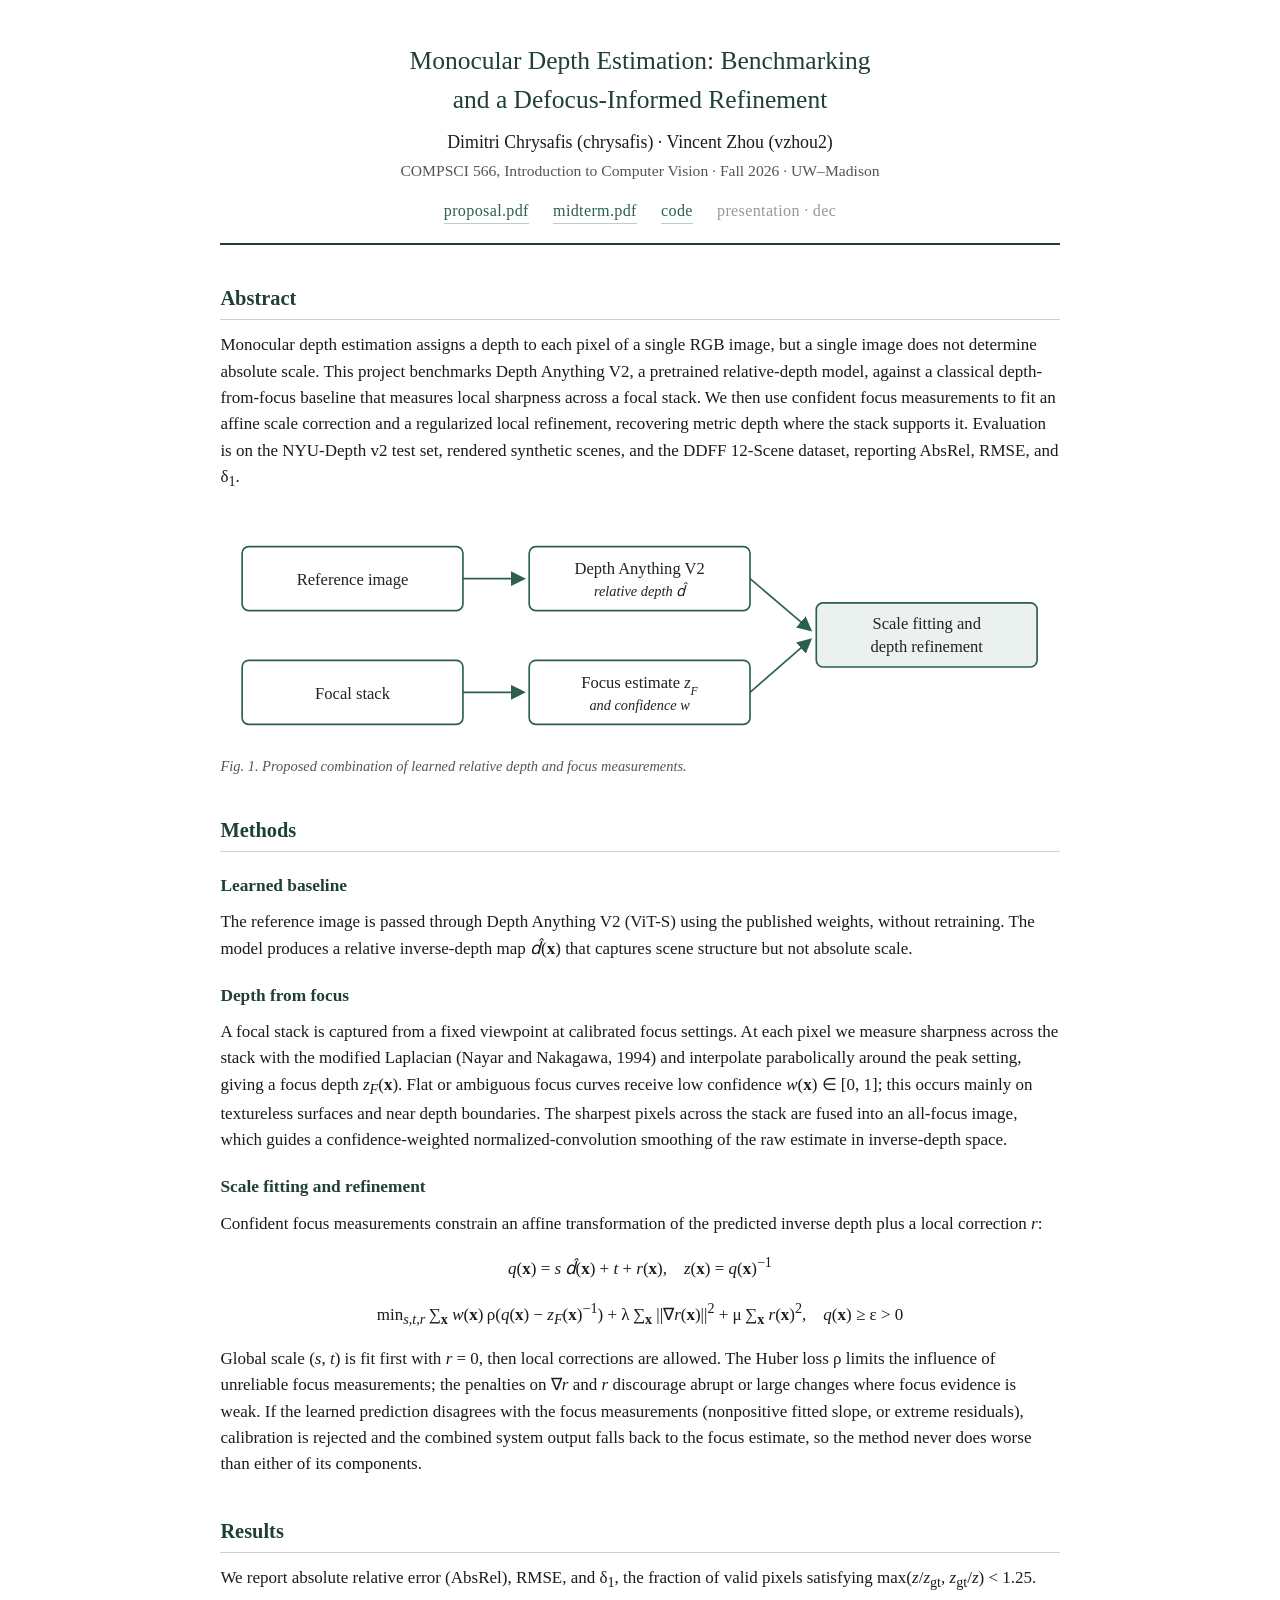
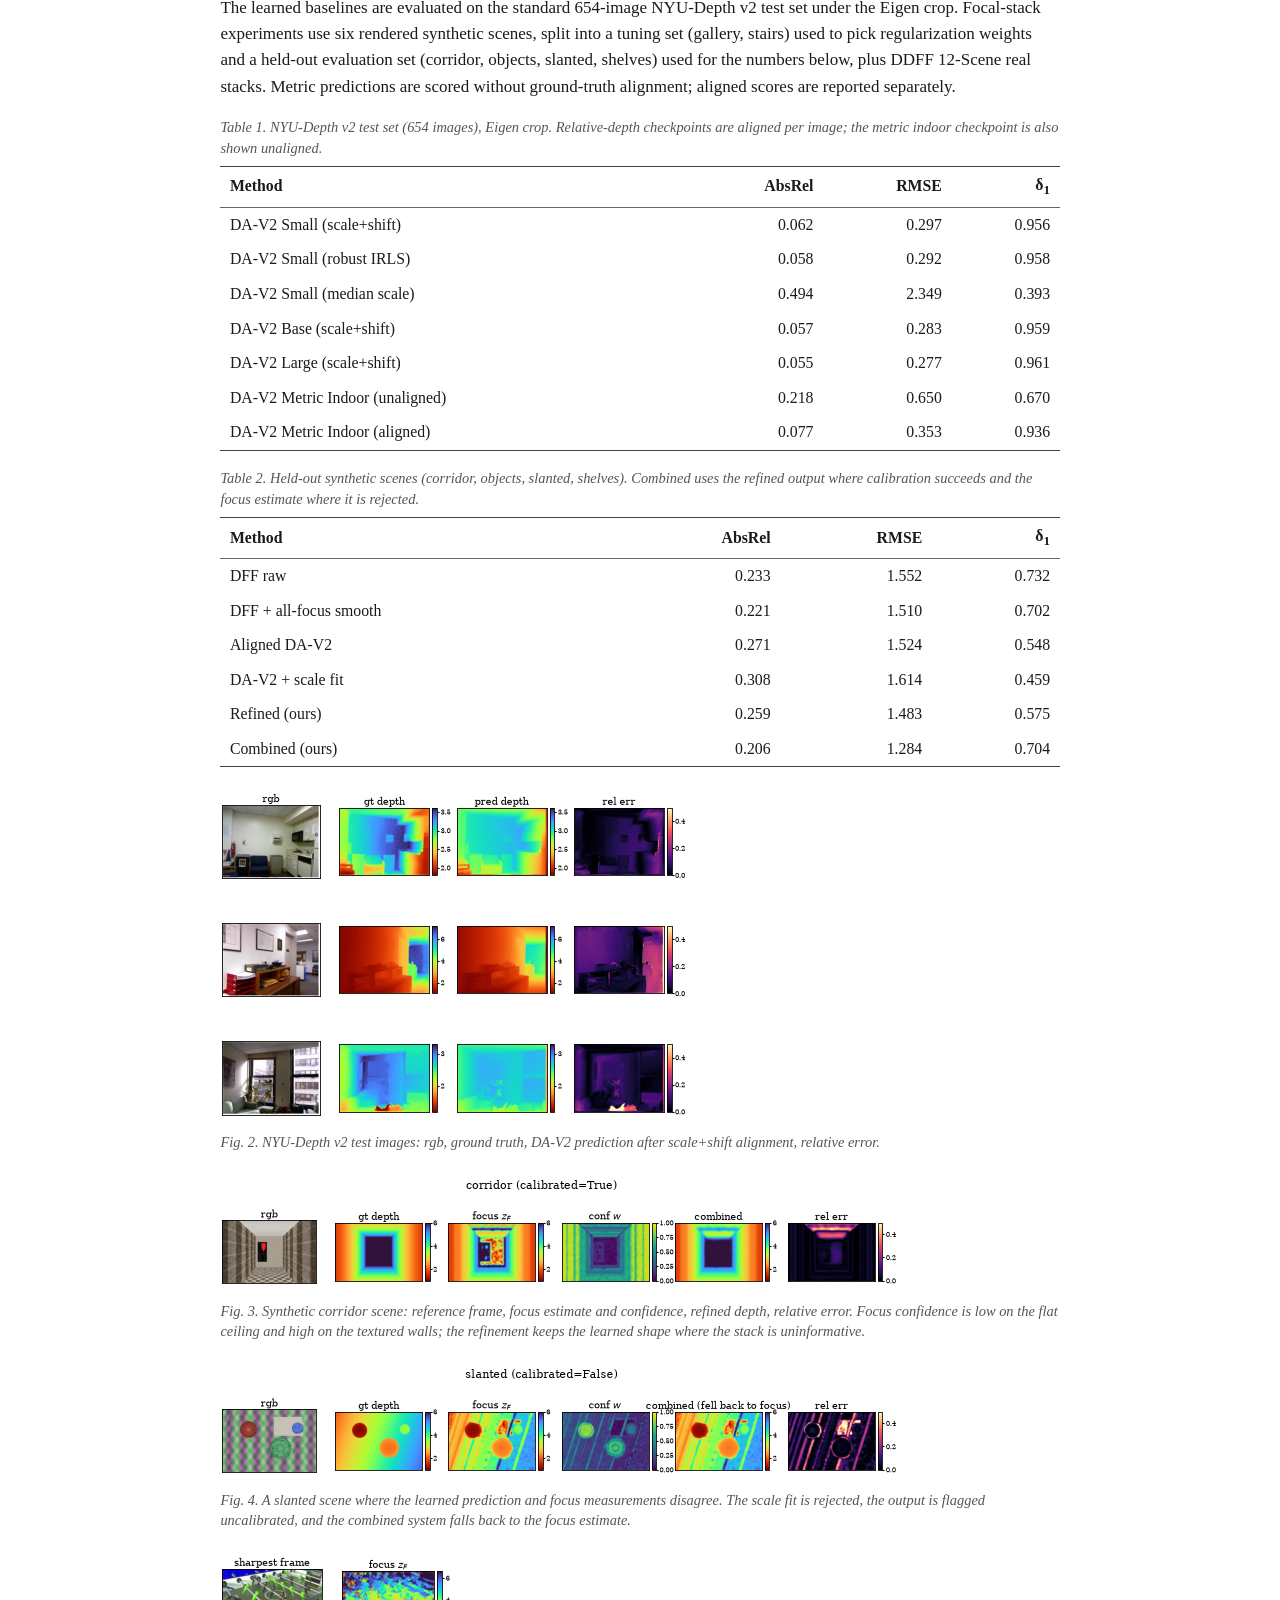
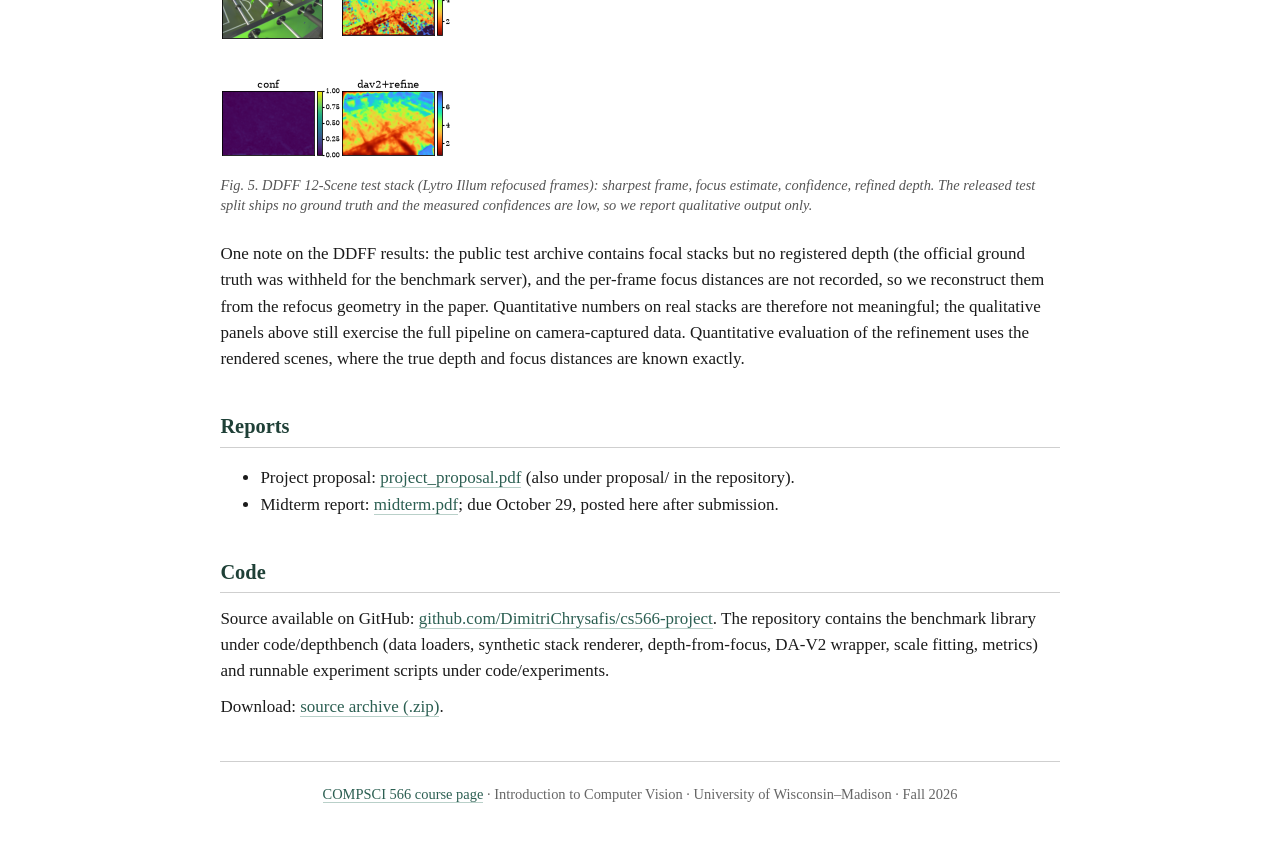
==== commit 0846f7e2: "site: drop dev log, space out header nav" ====
--- a/webpage/index.html
+++ b/webpage/index.html
@@ -13,7 +13,10 @@
 <p class="authors">Dimitri Chrysafis (chrysafis) &middot; Vincent Zhou (vzhou2)</p>
 <p class="course">COMPSCI 566, Introduction to Computer Vision &middot; Fall 2026 &middot; UW&ndash;Madison</p>
 <nav>
-<a href="../proposal/project_proposal.pdf">proposal pdf</a><span class="sep">|</span><a href="assets/midterm.pdf">midterm pdf</a><span class="sep">|</span><a href="https://github.com/DimitriChrysafis/cs566-project">code</a><span class="sep">|</span><span>presentation (dec)</span>
+<a href="../proposal/project_proposal.pdf">proposal.pdf</a>
+<a href="assets/midterm.pdf">midterm.pdf</a>
+<a href="https://github.com/DimitriChrysafis/cs566-project">code</a>
+<span class="soon">presentation &middot; dec</span>
 </nav>
 </header>
 
@@ -133,15 +136,6 @@
 <p>Source available on GitHub: <a href="https://github.com/DimitriChrysafis/cs566-project">github.com/DimitriChrysafis/cs566-project</a>. The repository contains the benchmark library under code/depthbench (data loaders, synthetic stack renderer, depth-from-focus, DA-V2 wrapper, scale fitting, metrics) and runnable experiment scripts under code/experiments.</p>
 <p>Download: <a href="https://github.com/DimitriChrysafis/cs566-project/archive/refs/heads/main.zip">source archive (.zip)</a>.</p>
 
-<h2>Log</h2>
-<ul class="log">
-<li><span class="date">Oct 1</span>Project scaffold: repository layout, synthetic focal-stack renderer, experiment entry points.</li>
-<li><span class="date">Oct 2</span>NYU-Depth v2 test split verified; DA-V2 ViT-S weights running on test images.</li>
-<li><span class="date">Oct 4</span>Modified-Laplacian focus baseline with confidence on synthetic stacks; all-focus guided smoothing added.</li>
-<li><span class="date">Oct 6</span>Scale fitting + local refinement running on six synthetic scenes; DA-V2 model-size benchmark (S/B/L + metric indoor); DDFF real stacks processed qualitatively.</li>
-<li><span class="date">Next</span>Midterm report due Oct 29; presentation slides; more DDFF analysis if calibration labels surface.</li>
-</ul>
-
 </main>
 
 <footer>
--- a/webpage/style.css
+++ b/webpage/style.css
@@ -17,6 +17,7 @@
   font-size: 1.5em;
   font-weight: normal;
   text-align: center;
+  text-wrap: balance;
   margin: 0 0 0.35em;
   color: #1f4037;
 }
@@ -69,16 +70,17 @@
 }
 
 header nav {
-  margin-top: 0.8em;
+  margin-top: 0.9em;
+  display: flex;
+  justify-content: center;
+  flex-wrap: wrap;
+  gap: 0.4em 1.5em;
   font-size: 0.95em;
+  letter-spacing: 0.02em;
 }
 
-header nav a {
-  margin: 0 0.45em;
-}
-
-header nav .sep {
-  color: #aaaaaa;
+header nav .soon {
+  color: #999999;
 }
 
 figure {
@@ -149,22 +151,6 @@
   margin: 0.9em 0;
 }
 
-.log {
-  list-style: none;
-  padding: 0;
-  margin: 0.5em 0;
-}
-
-.log li {
-  margin: 0.3em 0;
-}
-
-.log .date {
-  display: inline-block;
-  min-width: 4.2em;
-  font-weight: 600;
-  color: #1f4037;
-}
 
 footer {
   margin-top: 2.8em;
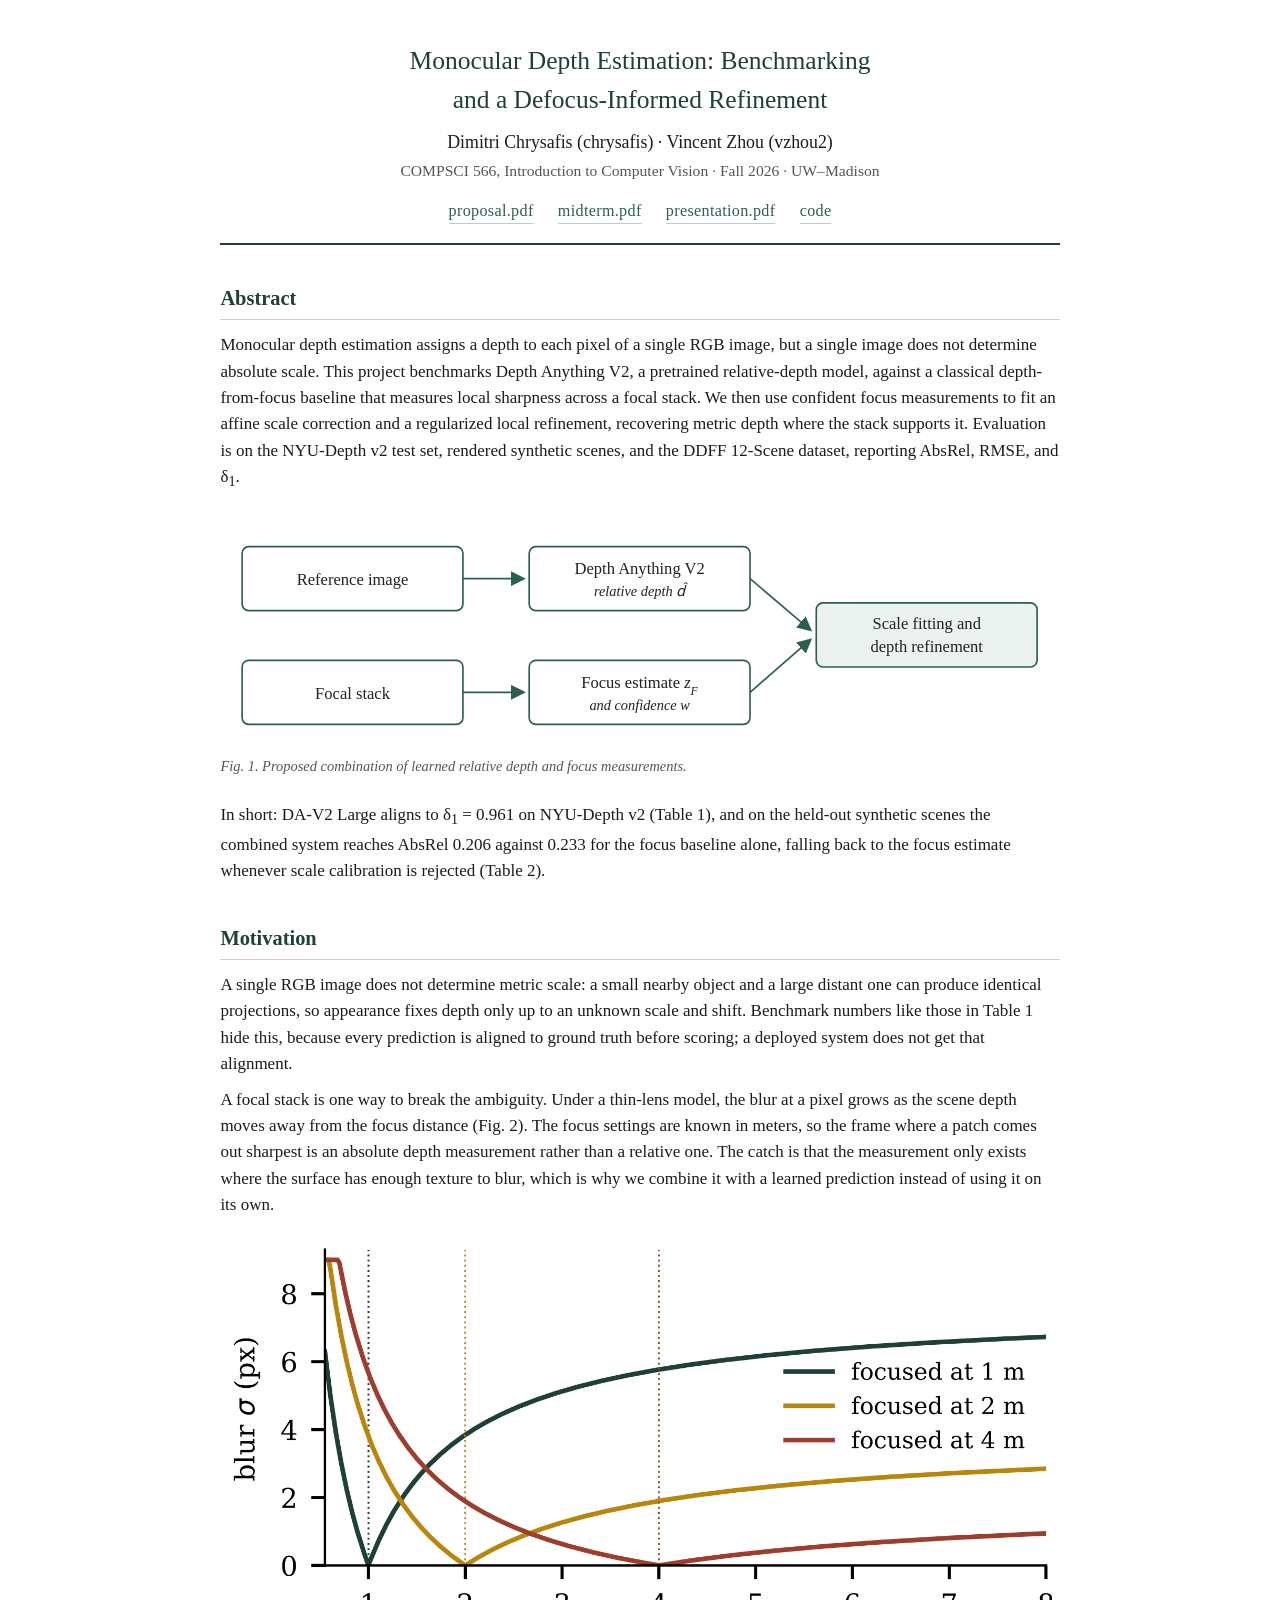
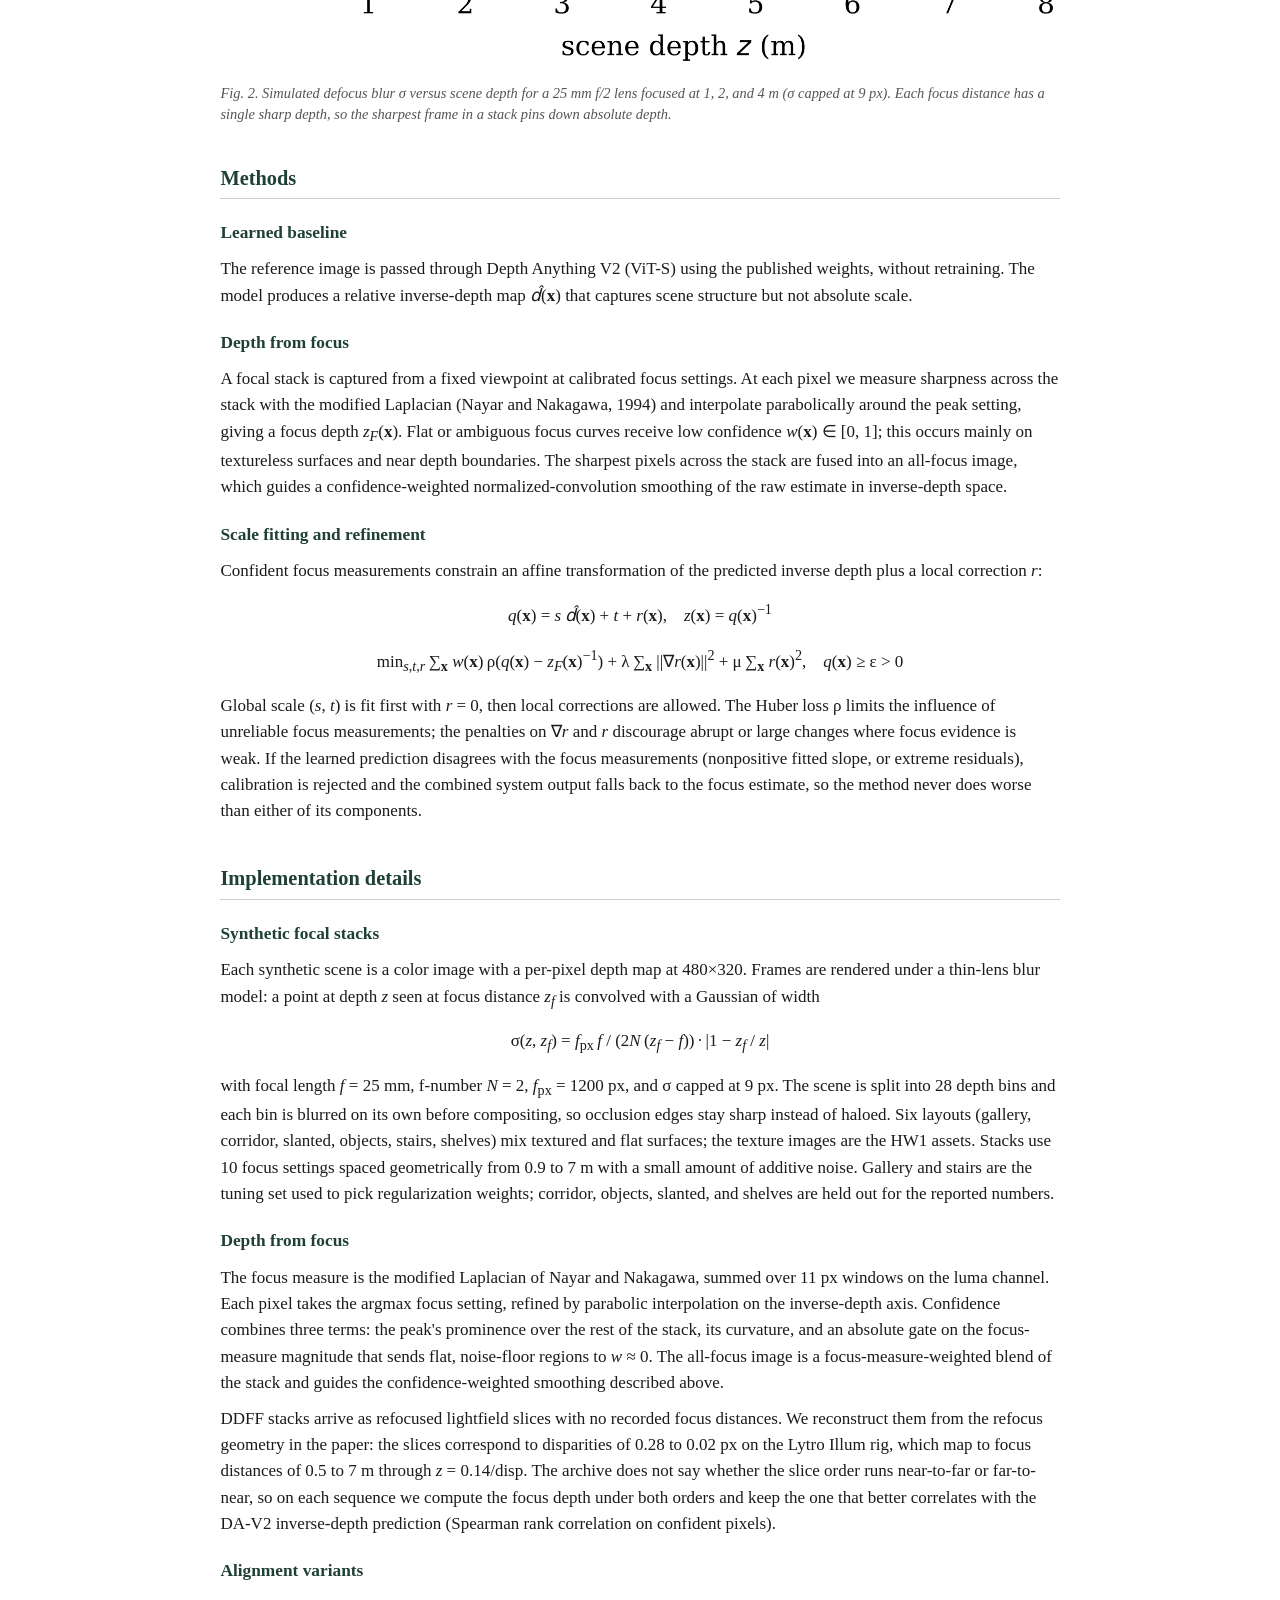
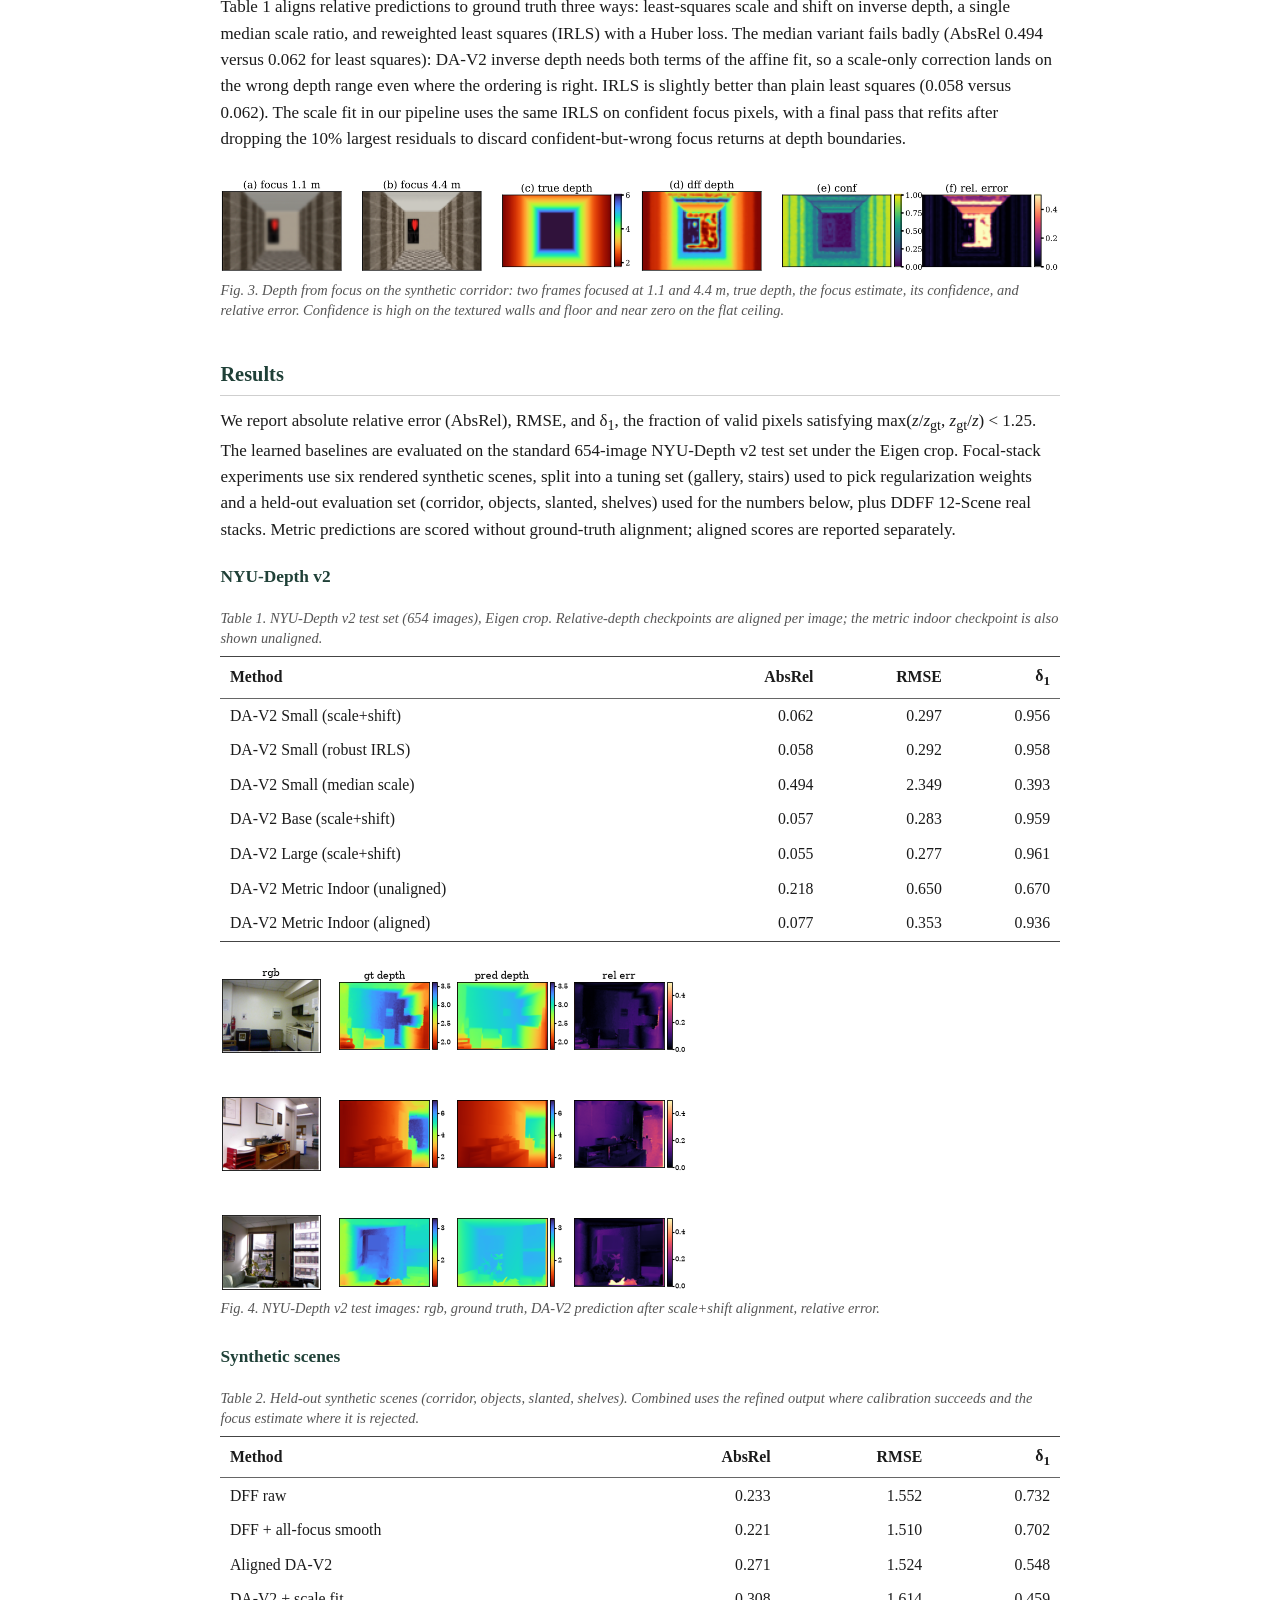
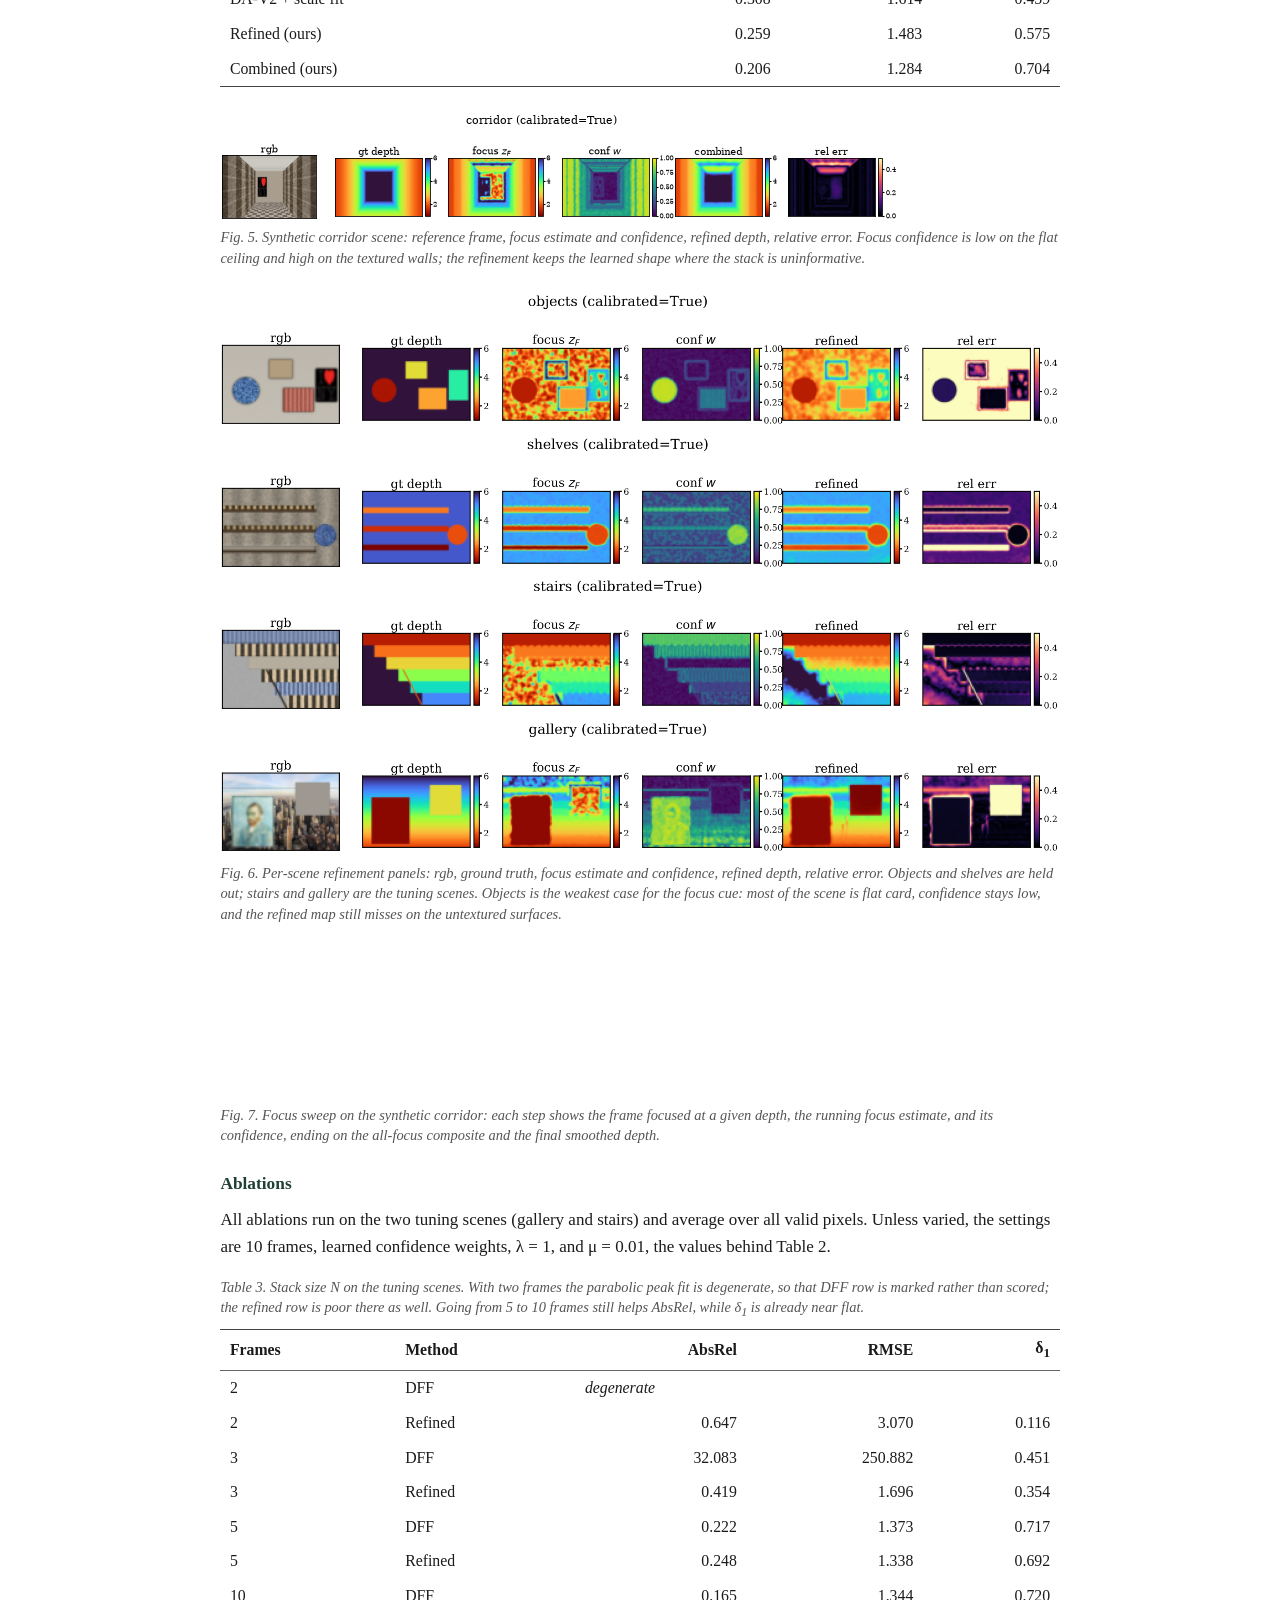
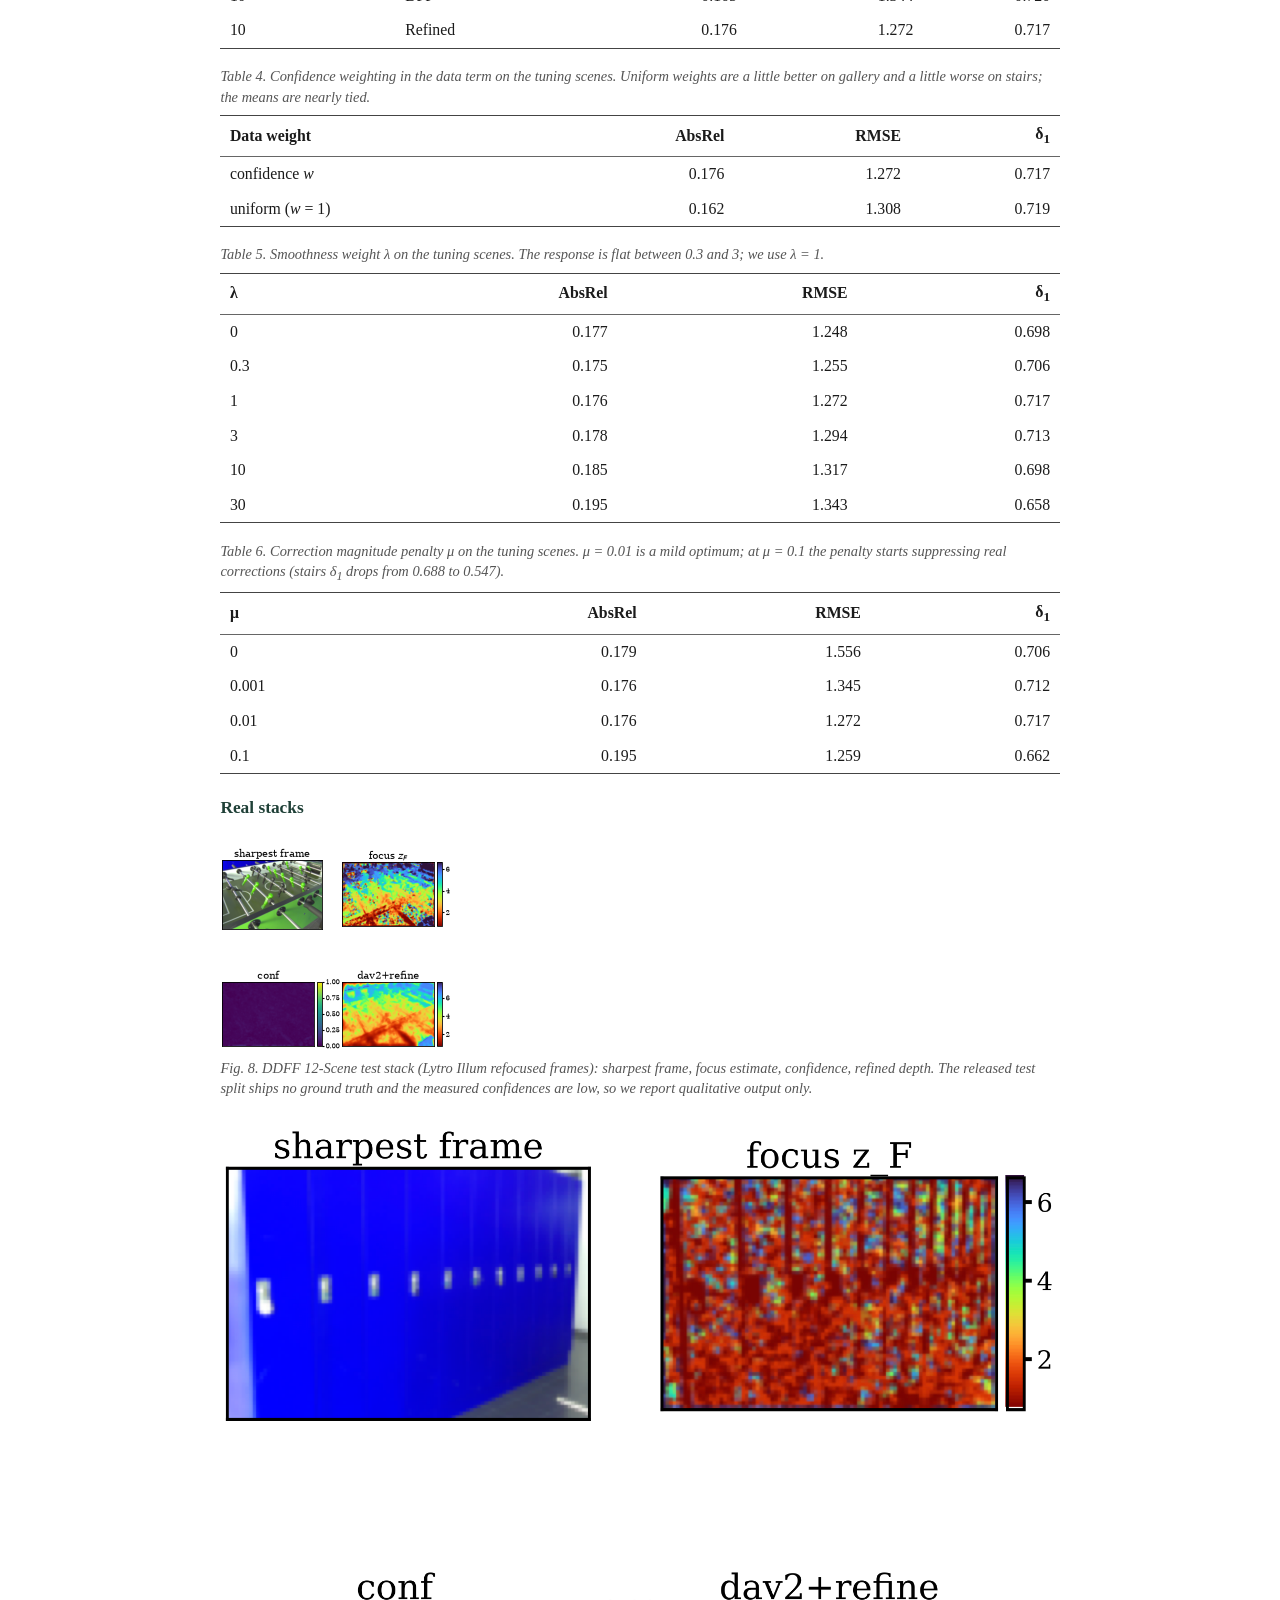
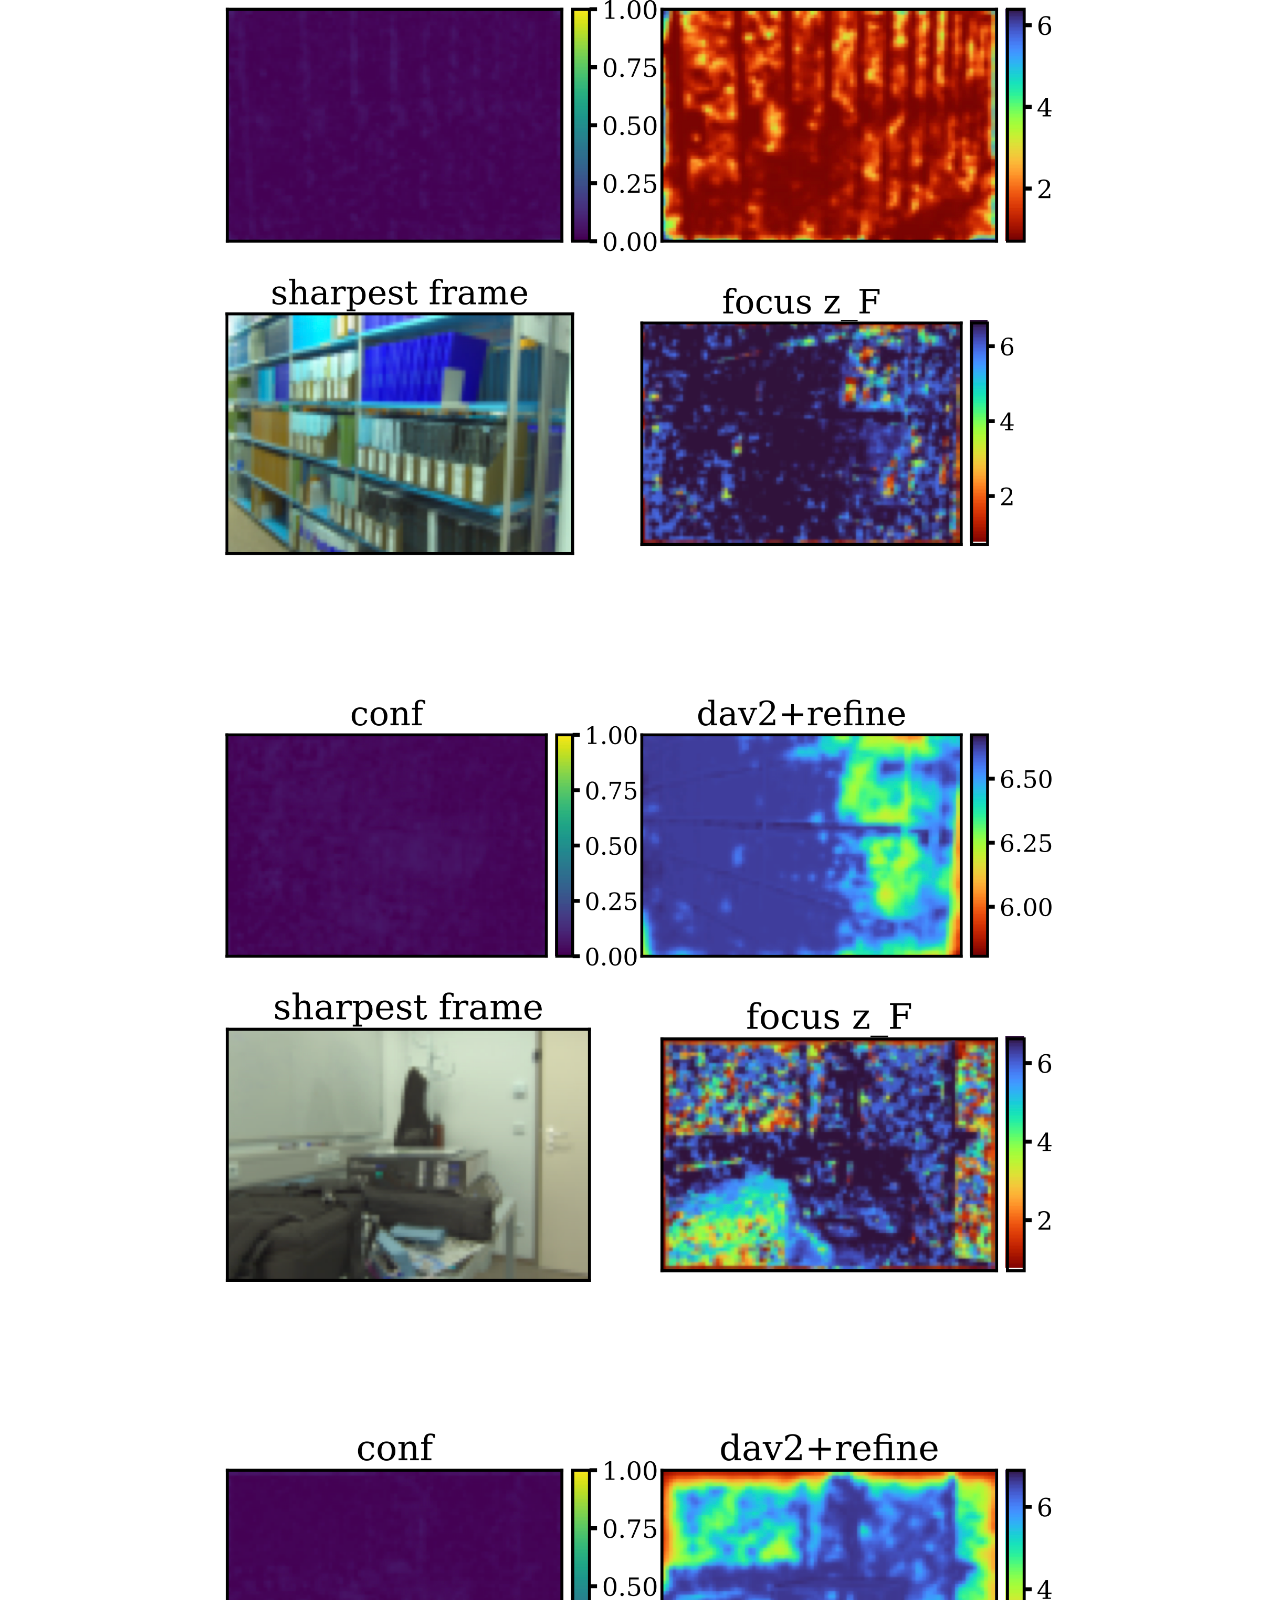
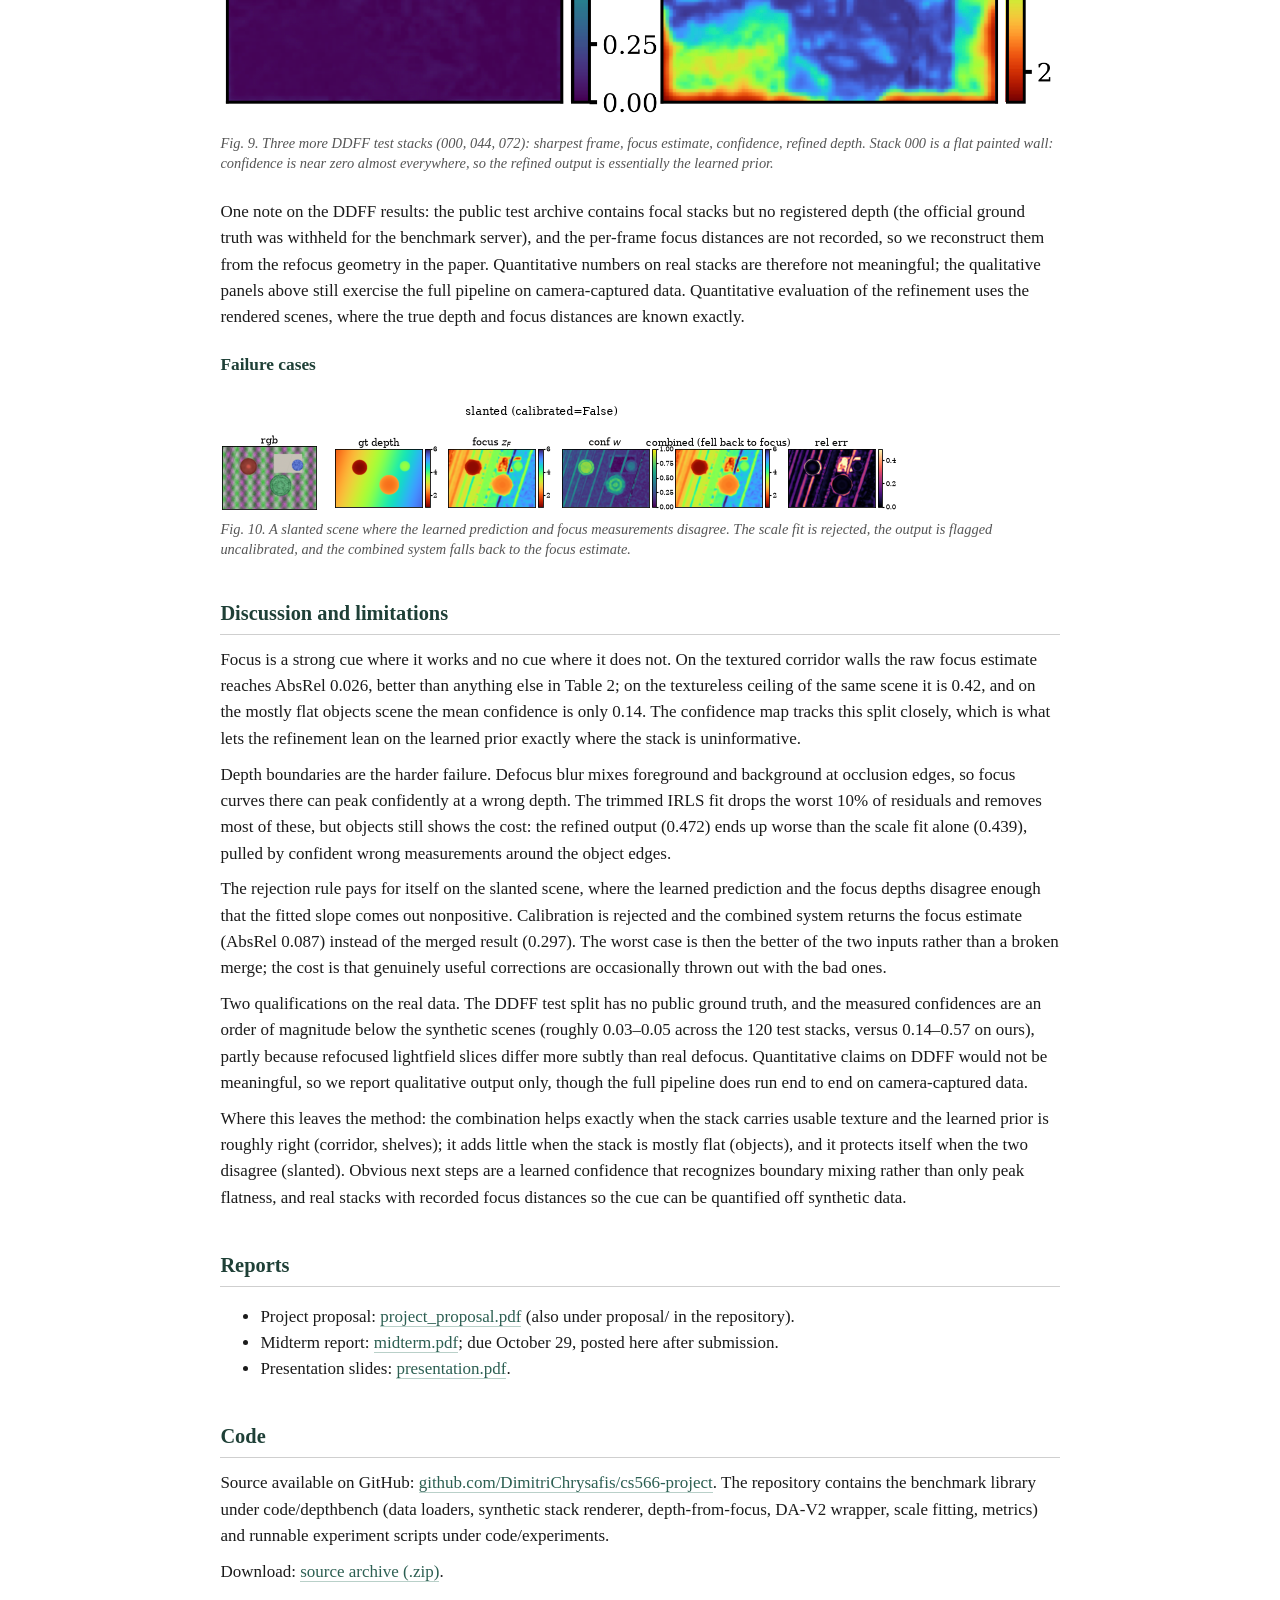
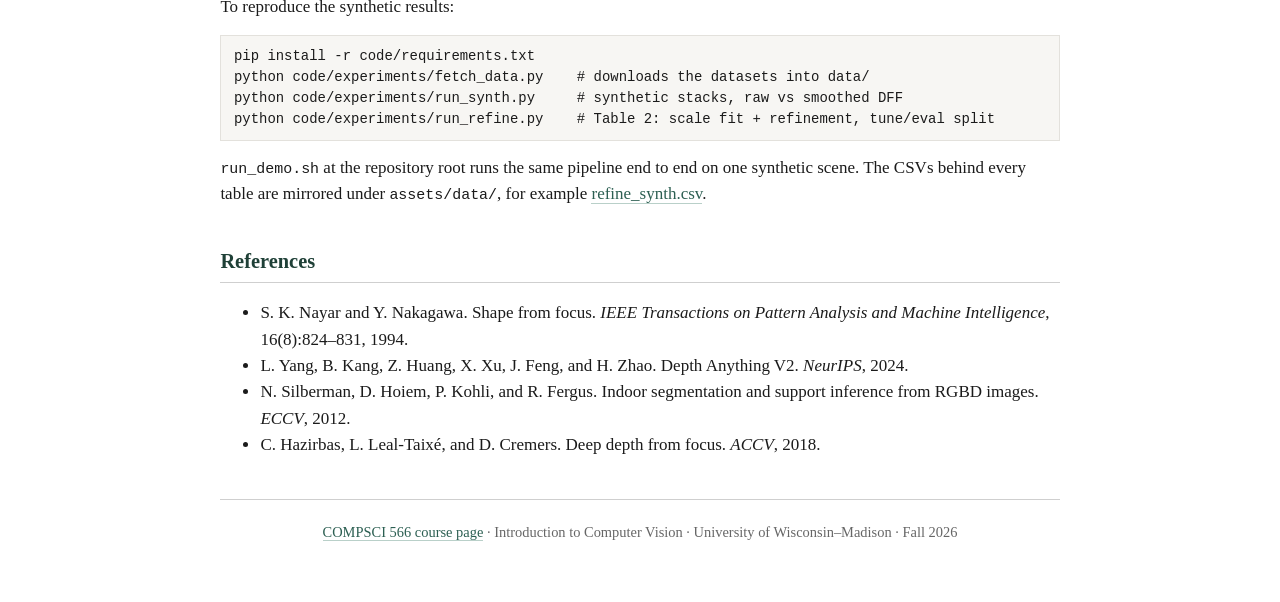
==== commit 3286ae53: "site: motivation, implementation, ablations, video, discussion, refs" ====
--- a/webpage/index.html
+++ b/webpage/index.html
@@ -13,10 +13,10 @@
 <p class="authors">Dimitri Chrysafis (chrysafis) &middot; Vincent Zhou (vzhou2)</p>
 <p class="course">COMPSCI 566, Introduction to Computer Vision &middot; Fall 2026 &middot; UW&ndash;Madison</p>
 <nav>
-<a href="../proposal/project_proposal.pdf">proposal.pdf</a>
+<a href="assets/proposal.pdf">proposal.pdf</a>
 <a href="assets/midterm.pdf">midterm.pdf</a>
+<a href="assets/presentation.pdf">presentation.pdf</a>
 <a href="https://github.com/DimitriChrysafis/cs566-project">code</a>
-<span class="soon">presentation &middot; dec</span>
 </nav>
 </header>
 
@@ -55,6 +55,17 @@
 <figcaption>Fig. 1. Proposed combination of learned relative depth and focus measurements.</figcaption>
 </figure>
 
+<p>In short: DA-V2 Large aligns to &delta;<sub>1</sub> = 0.961 on NYU-Depth v2 (Table 1), and on the held-out synthetic scenes the combined system reaches AbsRel 0.206 against 0.233 for the focus baseline alone, falling back to the focus estimate whenever scale calibration is rejected (Table 2).</p>
+
+<h2>Motivation</h2>
+<p>A single RGB image does not determine metric scale: a small nearby object and a large distant one can produce identical projections, so appearance fixes depth only up to an unknown scale and shift. Benchmark numbers like those in Table 1 hide this, because every prediction is aligned to ground truth before scoring; a deployed system does not get that alignment.</p>
+<p>A focal stack is one way to break the ambiguity. Under a thin-lens model, the blur at a pixel grows as the scene depth moves away from the focus distance (Fig. 2). The focus settings are known in meters, so the frame where a patch comes out sharpest is an absolute depth measurement rather than a relative one. The catch is that the measurement only exists where the surface has enough texture to blur, which is why we combine it with a learned prediction instead of using it on its own.</p>
+
+<figure>
+<img src="assets/blur_curve.png" alt="Simulated blur versus scene depth for three focus distances">
+<figcaption>Fig. 2. Simulated defocus blur &sigma; versus scene depth for a 25 mm f/2 lens focused at 1, 2, and 4 m (&sigma; capped at 9 px). Each focus distance has a single sharp depth, so the sharpest frame in a stack pins down absolute depth.</figcaption>
+</figure>
+
 <h2>Methods</h2>
 
 <h3>Learned baseline</h3>
@@ -69,10 +80,30 @@
 <p class="eq">min<sub><i>s</i>,<i>t</i>,<i>r</i></sub>&thinsp;&sum;<sub><b>x</b></sub> <i>w</i>(<b>x</b>)&thinsp;&rho;(<i>q</i>(<b>x</b>) &minus; <i>z</i><sub><i>F</i></sub>(<b>x</b>)<sup>&minus;1</sup>) + &lambda;&thinsp;&sum;<sub><b>x</b></sub> ||&nabla;<i>r</i>(<b>x</b>)||<sup>2</sup> + &mu;&thinsp;&sum;<sub><b>x</b></sub> <i>r</i>(<b>x</b>)<sup>2</sup>,&emsp;<i>q</i>(<b>x</b>) &ge; &epsilon; &gt; 0</p>
 <p>Global scale (<i>s</i>, <i>t</i>) is fit first with <i>r</i> = 0, then local corrections are allowed. The Huber loss &rho; limits the influence of unreliable focus measurements; the penalties on &nabla;<i>r</i> and <i>r</i> discourage abrupt or large changes where focus evidence is weak. If the learned prediction disagrees with the focus measurements (nonpositive fitted slope, or extreme residuals), calibration is rejected and the combined system output falls back to the focus estimate, so the method never does worse than either of its components.</p>
 
+<h2>Implementation details</h2>
+
+<h3>Synthetic focal stacks</h3>
+<p>Each synthetic scene is a color image with a per-pixel depth map at 480&times;320. Frames are rendered under a thin-lens blur model: a point at depth <i>z</i> seen at focus distance <i>z</i><sub><i>f</i></sub> is convolved with a Gaussian of width</p>
+<p class="eq">&sigma;(<i>z</i>, <i>z</i><sub><i>f</i></sub>) = <i>f</i><sub>px</sub>&thinsp;<i>f</i> / (2<i>N</i>&thinsp;(<i>z</i><sub><i>f</i></sub> &minus; <i>f</i>))&thinsp;&middot;&thinsp;|1 &minus; <i>z</i><sub><i>f</i></sub> / <i>z</i>|</p>
+<p>with focal length <i>f</i> = 25 mm, f-number <i>N</i> = 2, <i>f</i><sub>px</sub> = 1200 px, and &sigma; capped at 9 px. The scene is split into 28 depth bins and each bin is blurred on its own before compositing, so occlusion edges stay sharp instead of haloed. Six layouts (gallery, corridor, slanted, objects, stairs, shelves) mix textured and flat surfaces; the texture images are the HW1 assets. Stacks use 10 focus settings spaced geometrically from 0.9 to 7 m with a small amount of additive noise. Gallery and stairs are the tuning set used to pick regularization weights; corridor, objects, slanted, and shelves are held out for the reported numbers.</p>
+
+<h3>Depth from focus</h3>
+<p>The focus measure is the modified Laplacian of Nayar and Nakagawa, summed over 11 px windows on the luma channel. Each pixel takes the argmax focus setting, refined by parabolic interpolation on the inverse-depth axis. Confidence combines three terms: the peak's prominence over the rest of the stack, its curvature, and an absolute gate on the focus-measure magnitude that sends flat, noise-floor regions to <i>w</i> &asymp; 0. The all-focus image is a focus-measure-weighted blend of the stack and guides the confidence-weighted smoothing described above.</p>
+<p>DDFF stacks arrive as refocused lightfield slices with no recorded focus distances. We reconstruct them from the refocus geometry in the paper: the slices correspond to disparities of 0.28 to 0.02 px on the Lytro Illum rig, which map to focus distances of 0.5 to 7 m through <i>z</i> = 0.14/disp. The archive does not say whether the slice order runs near-to-far or far-to-near, so on each sequence we compute the focus depth under both orders and keep the one that better correlates with the DA-V2 inverse-depth prediction (Spearman rank correlation on confident pixels).</p>
+
+<h3>Alignment variants</h3>
+<p>Table 1 aligns relative predictions to ground truth three ways: least-squares scale and shift on inverse depth, a single median scale ratio, and reweighted least squares (IRLS) with a Huber loss. The median variant fails badly (AbsRel 0.494 versus 0.062 for least squares): DA-V2 inverse depth needs both terms of the affine fit, so a scale-only correction lands on the wrong depth range even where the ordering is right. IRLS is slightly better than plain least squares (0.058 versus 0.062). The scale fit in our pipeline uses the same IRLS on confident focus pixels, with a final pass that refits after dropping the 10% largest residuals to discard confident-but-wrong focus returns at depth boundaries.</p>
+
+<figure>
+<img src="assets/synth_dff_corridor.png" alt="Depth from focus stages on the synthetic corridor">
+<figcaption>Fig. 3. Depth from focus on the synthetic corridor: two frames focused at 1.1 and 4.4 m, true depth, the focus estimate, its confidence, and relative error. Confidence is high on the textured walls and floor and near zero on the flat ceiling.</figcaption>
+</figure>
+
 <h2>Results</h2>
 
 <p>We report absolute relative error (AbsRel), RMSE, and &delta;<sub>1</sub>, the fraction of valid pixels satisfying max(<i>z</i>/<i>z</i><sub>gt</sub>, <i>z</i><sub>gt</sub>/<i>z</i>) &lt; 1.25. The learned baselines are evaluated on the standard 654-image NYU-Depth v2 test set under the Eigen crop. Focal-stack experiments use six rendered synthetic scenes, split into a tuning set (gallery, stairs) used to pick regularization weights and a held-out evaluation set (corridor, objects, slanted, shelves) used for the numbers below, plus DDFF 12-Scene real stacks. Metric predictions are scored without ground-truth alignment; aligned scores are reported separately.</p>
 
+<h3>NYU-Depth v2</h3>
 <p class="tabcap">Table 1. NYU-Depth v2 test set (654 images), Eigen crop. Relative-depth checkpoints are aligned per image; the metric indoor checkpoint is also shown unaligned.</p>
 <table>
 <thead><tr><th>Method</th><th class="num">AbsRel</th><th class="num">RMSE</th><th class="num">&delta;<sub>1</sub></th></tr></thead>
@@ -89,6 +120,12 @@
 </tbody>
 </table>
 
+<figure>
+<img src="assets/nyu_qualitative.png" alt="NYUv2 qualitative comparison">
+<figcaption>Fig. 4. NYU-Depth v2 test images: rgb, ground truth, DA-V2 prediction after scale+shift alignment, relative error.</figcaption>
+</figure>
+
+<h3>Synthetic scenes</h3>
 <p class="tabcap">Table 2. Held-out synthetic scenes (corridor, objects, slanted, shelves). <i>Combined</i> uses the refined output where calibration succeeds and the focus estimate where it is rejected.</p>
 <table>
 <thead><tr><th>Method</th><th class="num">AbsRel</th><th class="num">RMSE</th><th class="num">&delta;<sub>1</sub></th></tr></thead>
@@ -105,36 +142,134 @@
 </table>
 
 <figure>
-<img src="assets/nyu_qualitative.png" alt="NYUv2 qualitative comparison">
-<figcaption>Fig. 2. NYU-Depth v2 test images: rgb, ground truth, DA-V2 prediction after scale+shift alignment, relative error.</figcaption>
-</figure>
-
-<figure>
 <img src="assets/synth_refinement.png" alt="Synthetic focal-stack refinement">
-<figcaption>Fig. 3. Synthetic corridor scene: reference frame, focus estimate and confidence, refined depth, relative error. Focus confidence is low on the flat ceiling and high on the textured walls; the refinement keeps the learned shape where the stack is uninformative.</figcaption>
-</figure>
-
+<figcaption>Fig. 5. Synthetic corridor scene: reference frame, focus estimate and confidence, refined depth, relative error. Focus confidence is low on the flat ceiling and high on the textured walls; the refinement keeps the learned shape where the stack is uninformative.</figcaption>
+</figure>
+
+<figure class="stack">
+<img src="assets/refine_objects.png" alt="Refinement panels for the objects scene">
+<img src="assets/refine_shelves.png" alt="Refinement panels for the shelves scene">
+<img src="assets/refine_stairs.png" alt="Refinement panels for the stairs scene">
+<img src="assets/refine_gallery.png" alt="Refinement panels for the gallery scene">
+<figcaption>Fig. 6. Per-scene refinement panels: rgb, ground truth, focus estimate and confidence, refined depth, relative error. Objects and shelves are held out; stairs and gallery are the tuning scenes. Objects is the weakest case for the focus cue: most of the scene is flat card, confidence stays low, and the refined map still misses on the untextured surfaces.</figcaption>
+</figure>
+
+<figure>
+<video src="assets/stack_step.mp4" poster="assets/stack_step_poster.png" autoplay muted loop playsinline></video>
+<figcaption>Fig. 7. Focus sweep on the synthetic corridor: each step shows the frame focused at a given depth, the running focus estimate, and its confidence, ending on the all-focus composite and the final smoothed depth.</figcaption>
+</figure>
+
+<h3>Ablations</h3>
+<p>All ablations run on the two tuning scenes (gallery and stairs) and average over all valid pixels. Unless varied, the settings are 10 frames, learned confidence weights, &lambda; = 1, and &mu; = 0.01, the values behind Table 2.</p>
+
+<p class="tabcap">Table 3. Stack size <i>N</i> on the tuning scenes. With two frames the parabolic peak fit is degenerate, so that DFF row is marked rather than scored; the refined row is poor there as well. Going from 5 to 10 frames still helps AbsRel, while &delta;<sub>1</sub> is already near flat.</p>
+<table>
+<thead><tr><th>Frames</th><th>Method</th><th class="num">AbsRel</th><th class="num">RMSE</th><th class="num">&delta;<sub>1</sub></th></tr></thead>
+<tbody>
+<!--RESULTS:ABL_STACKSIZE-->
+<tr><td>2</td><td>DFF</td><td colspan="3"><i>degenerate</i></td></tr>
+<tr><td>2</td><td>Refined</td><td class="num">0.647</td><td class="num">3.070</td><td class="num">0.116</td></tr>
+<tr><td>3</td><td>DFF</td><td class="num">32.083</td><td class="num">250.882</td><td class="num">0.451</td></tr>
+<tr><td>3</td><td>Refined</td><td class="num">0.419</td><td class="num">1.696</td><td class="num">0.354</td></tr>
+<tr><td>5</td><td>DFF</td><td class="num">0.222</td><td class="num">1.373</td><td class="num">0.717</td></tr>
+<tr><td>5</td><td>Refined</td><td class="num">0.248</td><td class="num">1.338</td><td class="num">0.692</td></tr>
+<tr><td>10</td><td>DFF</td><td class="num">0.165</td><td class="num">1.344</td><td class="num">0.720</td></tr>
+<tr><td>10</td><td>Refined</td><td class="num">0.176</td><td class="num">1.272</td><td class="num">0.717</td></tr>
+<!--/RESULTS:ABL_STACKSIZE-->
+</tbody>
+</table>
+
+<p class="tabcap">Table 4. Confidence weighting in the data term on the tuning scenes. Uniform weights are a little better on gallery and a little worse on stairs; the means are nearly tied.</p>
+<table>
+<thead><tr><th>Data weight</th><th class="num">AbsRel</th><th class="num">RMSE</th><th class="num">&delta;<sub>1</sub></th></tr></thead>
+<tbody>
+<!--RESULTS:ABL_CONF-->
+<tr><td>confidence <i>w</i></td><td class="num">0.176</td><td class="num">1.272</td><td class="num">0.717</td></tr>
+<tr><td>uniform (<i>w</i> = 1)</td><td class="num">0.162</td><td class="num">1.308</td><td class="num">0.719</td></tr>
+<!--/RESULTS:ABL_CONF-->
+</tbody>
+</table>
+
+<p class="tabcap">Table 5. Smoothness weight &lambda; on the tuning scenes. The response is flat between 0.3 and 3; we use &lambda; = 1.</p>
+<table>
+<thead><tr><th>&lambda;</th><th class="num">AbsRel</th><th class="num">RMSE</th><th class="num">&delta;<sub>1</sub></th></tr></thead>
+<tbody>
+<!--RESULTS:ABL_LAM-->
+<tr><td>0</td><td class="num">0.177</td><td class="num">1.248</td><td class="num">0.698</td></tr>
+<tr><td>0.3</td><td class="num">0.175</td><td class="num">1.255</td><td class="num">0.706</td></tr>
+<tr><td>1</td><td class="num">0.176</td><td class="num">1.272</td><td class="num">0.717</td></tr>
+<tr><td>3</td><td class="num">0.178</td><td class="num">1.294</td><td class="num">0.713</td></tr>
+<tr><td>10</td><td class="num">0.185</td><td class="num">1.317</td><td class="num">0.698</td></tr>
+<tr><td>30</td><td class="num">0.195</td><td class="num">1.343</td><td class="num">0.658</td></tr>
+<!--/RESULTS:ABL_LAM-->
+</tbody>
+</table>
+
+<p class="tabcap">Table 6. Correction magnitude penalty &mu; on the tuning scenes. &mu; = 0.01 is a mild optimum; at &mu; = 0.1 the penalty starts suppressing real corrections (stairs &delta;<sub>1</sub> drops from 0.688 to 0.547).</p>
+<table>
+<thead><tr><th>&mu;</th><th class="num">AbsRel</th><th class="num">RMSE</th><th class="num">&delta;<sub>1</sub></th></tr></thead>
+<tbody>
+<!--RESULTS:ABL_MU-->
+<tr><td>0</td><td class="num">0.179</td><td class="num">1.556</td><td class="num">0.706</td></tr>
+<tr><td>0.001</td><td class="num">0.176</td><td class="num">1.345</td><td class="num">0.712</td></tr>
+<tr><td>0.01</td><td class="num">0.176</td><td class="num">1.272</td><td class="num">0.717</td></tr>
+<tr><td>0.1</td><td class="num">0.195</td><td class="num">1.259</td><td class="num">0.662</td></tr>
+<!--/RESULTS:ABL_MU-->
+</tbody>
+</table>
+
+<h3>Real stacks</h3>
+<figure>
+<img src="assets/ddff_qualitative.png" alt="DDFF real focal stack result">
+<figcaption>Fig. 8. DDFF 12-Scene test stack (Lytro Illum refocused frames): sharpest frame, focus estimate, confidence, refined depth. The released test split ships no ground truth and the measured confidences are low, so we report qualitative output only.</figcaption>
+</figure>
+
+<figure class="stack">
+<img src="assets/ddff_000.png" alt="DDFF test stack 000 pipeline output">
+<img src="assets/ddff_044.png" alt="DDFF test stack 044 pipeline output">
+<img src="assets/ddff_072.png" alt="DDFF test stack 072 pipeline output">
+<figcaption>Fig. 9. Three more DDFF test stacks (000, 044, 072): sharpest frame, focus estimate, confidence, refined depth. Stack 000 is a flat painted wall: confidence is near zero almost everywhere, so the refined output is essentially the learned prior.</figcaption>
+</figure>
+
+<p>One note on the DDFF results: the public test archive contains focal stacks but no registered depth (the official ground truth was withheld for the benchmark server), and the per-frame focus distances are not recorded, so we reconstruct them from the refocus geometry in the paper. Quantitative numbers on real stacks are therefore not meaningful; the qualitative panels above still exercise the full pipeline on camera-captured data. Quantitative evaluation of the refinement uses the rendered scenes, where the true depth and focus distances are known exactly.</p>
+
+<h3>Failure cases</h3>
 <figure>
 <img src="assets/failure_cases.png" alt="Failure cases">
-<figcaption>Fig. 4. A slanted scene where the learned prediction and focus measurements disagree. The scale fit is rejected, the output is flagged uncalibrated, and the combined system falls back to the focus estimate.</figcaption>
-</figure>
-
-<figure>
-<img src="assets/ddff_qualitative.png" alt="DDFF real focal stack result">
-<figcaption>Fig. 5. DDFF 12-Scene test stack (Lytro Illum refocused frames): sharpest frame, focus estimate, confidence, refined depth. The released test split ships no ground truth and the measured confidences are low, so we report qualitative output only.</figcaption>
-</figure>
-
-<p>One note on the DDFF results: the public test archive contains focal stacks but no registered depth (the official ground truth was withheld for the benchmark server), and the per-frame focus distances are not recorded, so we reconstruct them from the refocus geometry in the paper. Quantitative numbers on real stacks are therefore not meaningful; the qualitative panels above still exercise the full pipeline on camera-captured data. Quantitative evaluation of the refinement uses the rendered scenes, where the true depth and focus distances are known exactly.</p>
+<figcaption>Fig. 10. A slanted scene where the learned prediction and focus measurements disagree. The scale fit is rejected, the output is flagged uncalibrated, and the combined system falls back to the focus estimate.</figcaption>
+</figure>
+
+<h2>Discussion and limitations</h2>
+<p>Focus is a strong cue where it works and no cue where it does not. On the textured corridor walls the raw focus estimate reaches AbsRel 0.026, better than anything else in Table 2; on the textureless ceiling of the same scene it is 0.42, and on the mostly flat objects scene the mean confidence is only 0.14. The confidence map tracks this split closely, which is what lets the refinement lean on the learned prior exactly where the stack is uninformative.</p>
+<p>Depth boundaries are the harder failure. Defocus blur mixes foreground and background at occlusion edges, so focus curves there can peak confidently at a wrong depth. The trimmed IRLS fit drops the worst 10% of residuals and removes most of these, but objects still shows the cost: the refined output (0.472) ends up worse than the scale fit alone (0.439), pulled by confident wrong measurements around the object edges.</p>
+<p>The rejection rule pays for itself on the slanted scene, where the learned prediction and the focus depths disagree enough that the fitted slope comes out nonpositive. Calibration is rejected and the combined system returns the focus estimate (AbsRel 0.087) instead of the merged result (0.297). The worst case is then the better of the two inputs rather than a broken merge; the cost is that genuinely useful corrections are occasionally thrown out with the bad ones.</p>
+<p>Two qualifications on the real data. The DDFF test split has no public ground truth, and the measured confidences are an order of magnitude below the synthetic scenes (roughly 0.03&ndash;0.05 across the 120 test stacks, versus 0.14&ndash;0.57 on ours), partly because refocused lightfield slices differ more subtly than real defocus. Quantitative claims on DDFF would not be meaningful, so we report qualitative output only, though the full pipeline does run end to end on camera-captured data.</p>
+<p>Where this leaves the method: the combination helps exactly when the stack carries usable texture and the learned prior is roughly right (corridor, shelves); it adds little when the stack is mostly flat (objects), and it protects itself when the two disagree (slanted). Obvious next steps are a learned confidence that recognizes boundary mixing rather than only peak flatness, and real stacks with recorded focus distances so the cue can be quantified off synthetic data.</p>
 
 <h2>Reports</h2>
 <ul>
-<li>Project proposal: <a href="../proposal/project_proposal.pdf">project_proposal.pdf</a> (also under proposal/ in the repository).</li>
+<li>Project proposal: <a href="assets/proposal.pdf">project_proposal.pdf</a> (also under proposal/ in the repository).</li>
 <li>Midterm report: <a href="assets/midterm.pdf">midterm.pdf</a>; due October 29, posted here after submission.</li>
+<li>Presentation slides: <a href="assets/presentation.pdf">presentation.pdf</a>.</li>
 </ul>
 
 <h2>Code</h2>
 <p>Source available on GitHub: <a href="https://github.com/DimitriChrysafis/cs566-project">github.com/DimitriChrysafis/cs566-project</a>. The repository contains the benchmark library under code/depthbench (data loaders, synthetic stack renderer, depth-from-focus, DA-V2 wrapper, scale fitting, metrics) and runnable experiment scripts under code/experiments.</p>
 <p>Download: <a href="https://github.com/DimitriChrysafis/cs566-project/archive/refs/heads/main.zip">source archive (.zip)</a>.</p>
+<p>To reproduce the synthetic results:</p>
+<pre>pip install -r code/requirements.txt
+python code/experiments/fetch_data.py    # downloads the datasets into data/
+python code/experiments/run_synth.py     # synthetic stacks, raw vs smoothed DFF
+python code/experiments/run_refine.py    # Table 2: scale fit + refinement, tune/eval split</pre>
+<p><code>run_demo.sh</code> at the repository root runs the same pipeline end to end on one synthetic scene. The CSVs behind every table are mirrored under <code>assets/data/</code>, for example <a href="assets/data/refine_synth.csv">refine_synth.csv</a>.</p>
+
+<h2>References</h2>
+<ul>
+<li>S. K. Nayar and Y. Nakagawa. Shape from focus. <i>IEEE Transactions on Pattern Analysis and Machine Intelligence</i>, 16(8):824&ndash;831, 1994.</li>
+<li>L. Yang, B. Kang, Z. Huang, X. Xu, J. Feng, and H. Zhao. Depth Anything V2. <i>NeurIPS</i>, 2024.</li>
+<li>N. Silberman, D. Hoiem, P. Kohli, and R. Fergus. Indoor segmentation and support inference from RGBD images. <i>ECCV</i>, 2012.</li>
+<li>C. Hazirbas, L. Leal-Taix&eacute;, and D. Cremers. Deep depth from focus. <i>ACCV</i>, 2018.</li>
+</ul>
 
 </main>
 
--- a/webpage/style.css
+++ b/webpage/style.css
@@ -109,6 +109,36 @@
   height: auto;
 }
 
+figure img,
+figure video {
+  display: block;
+  max-width: 100%;
+  height: auto;
+}
+
+figure.stack img {
+  width: 100%;
+  margin-bottom: 0.45em;
+}
+
+figure.stack img:last-child {
+  margin-bottom: 0;
+}
+
+pre {
+  background: #f7f6f3;
+  border: 1px solid #e3e1dc;
+  padding: 0.75em 0.9em;
+  font-size: 0.82em;
+  line-height: 1.5;
+  overflow-x: auto;
+}
+
+code {
+  font-family: Menlo, Consolas, "Courier New", monospace;
+  font-size: 0.88em;
+}
+
 img.placeholder {
   display: block;
   width: 100%;
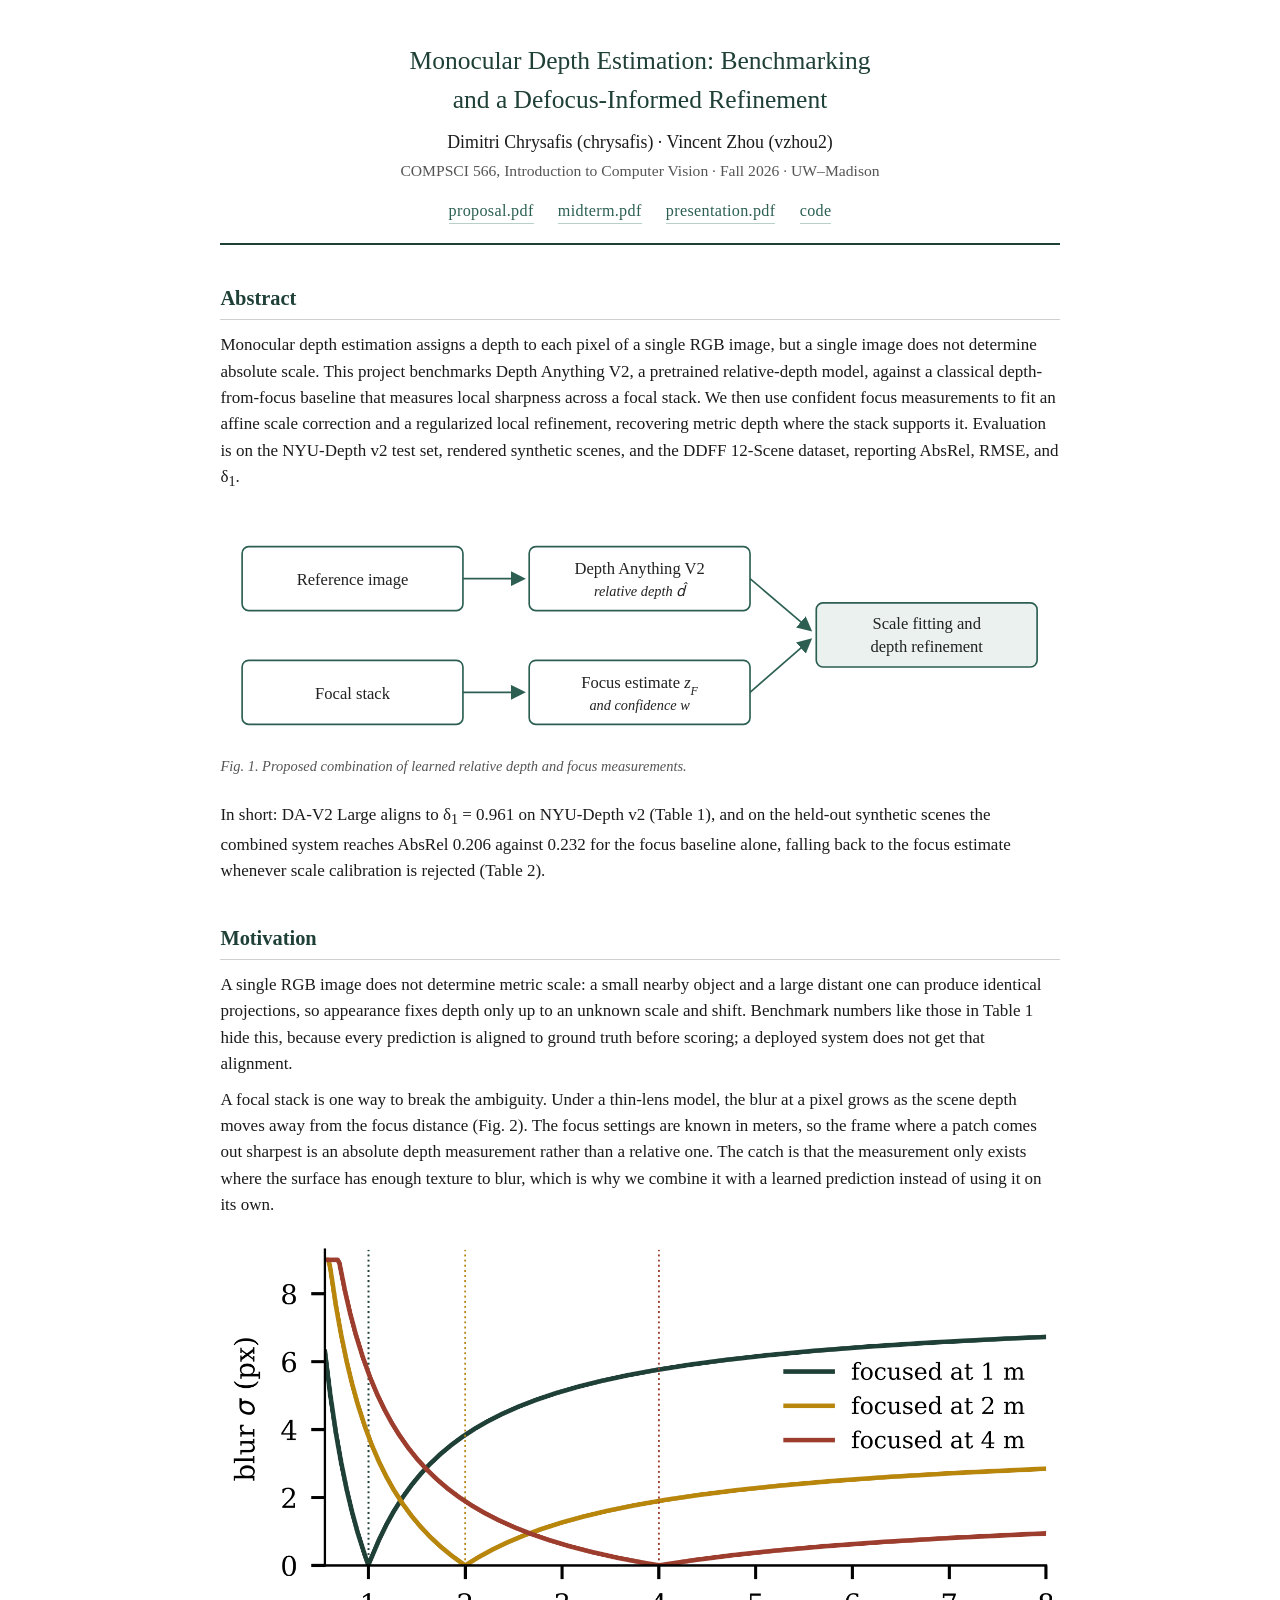
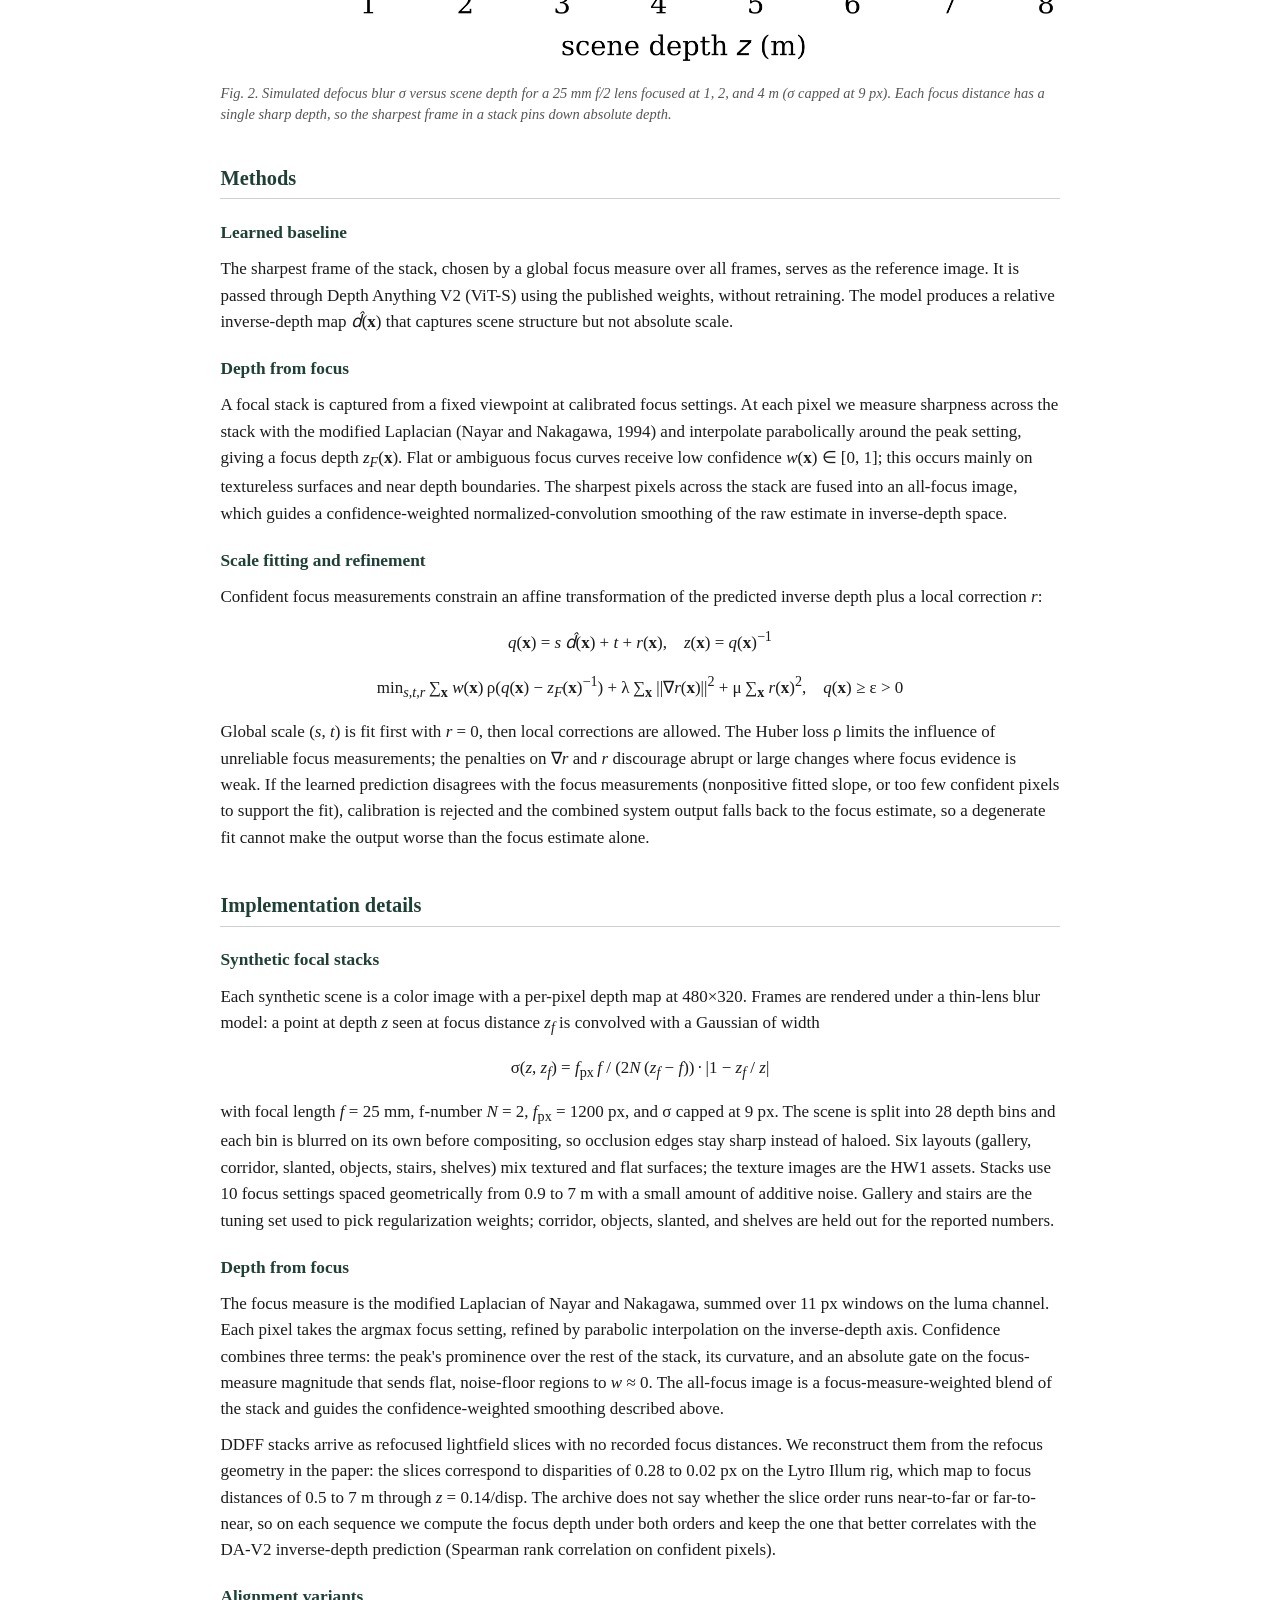
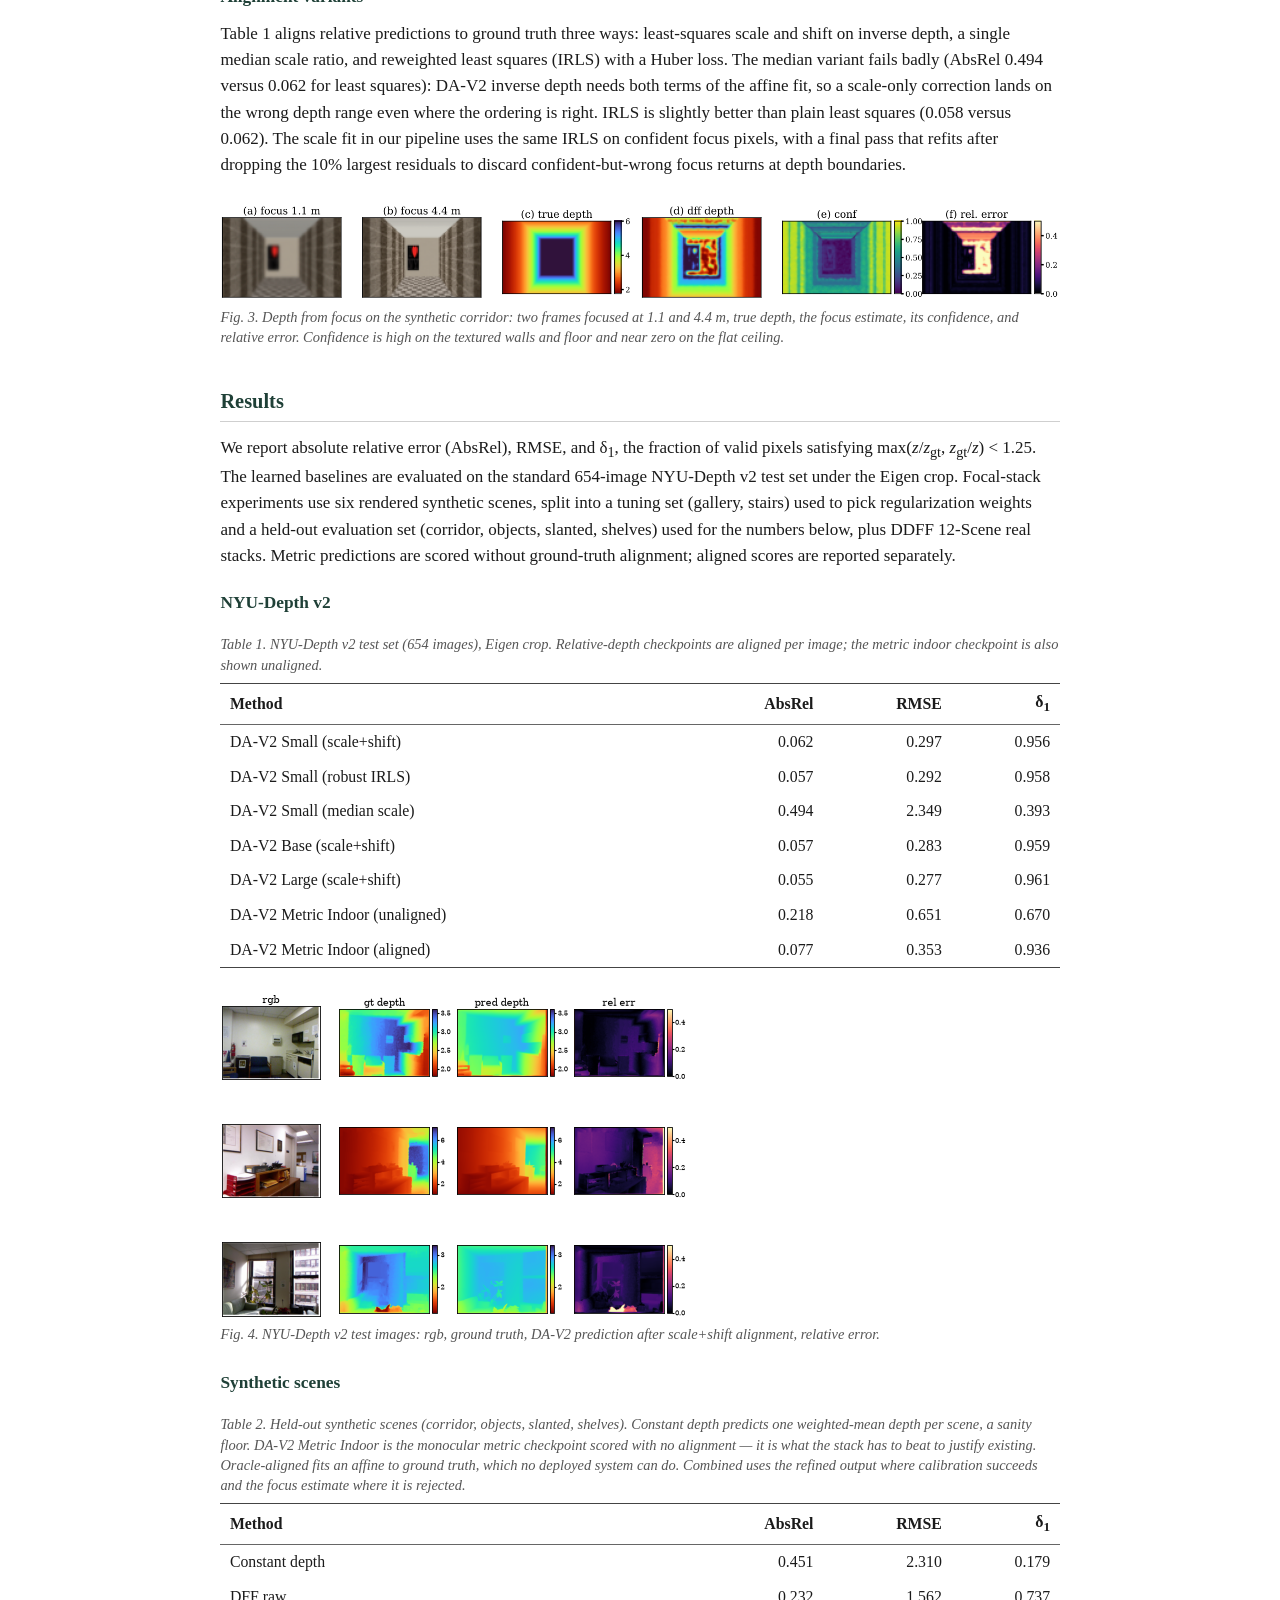
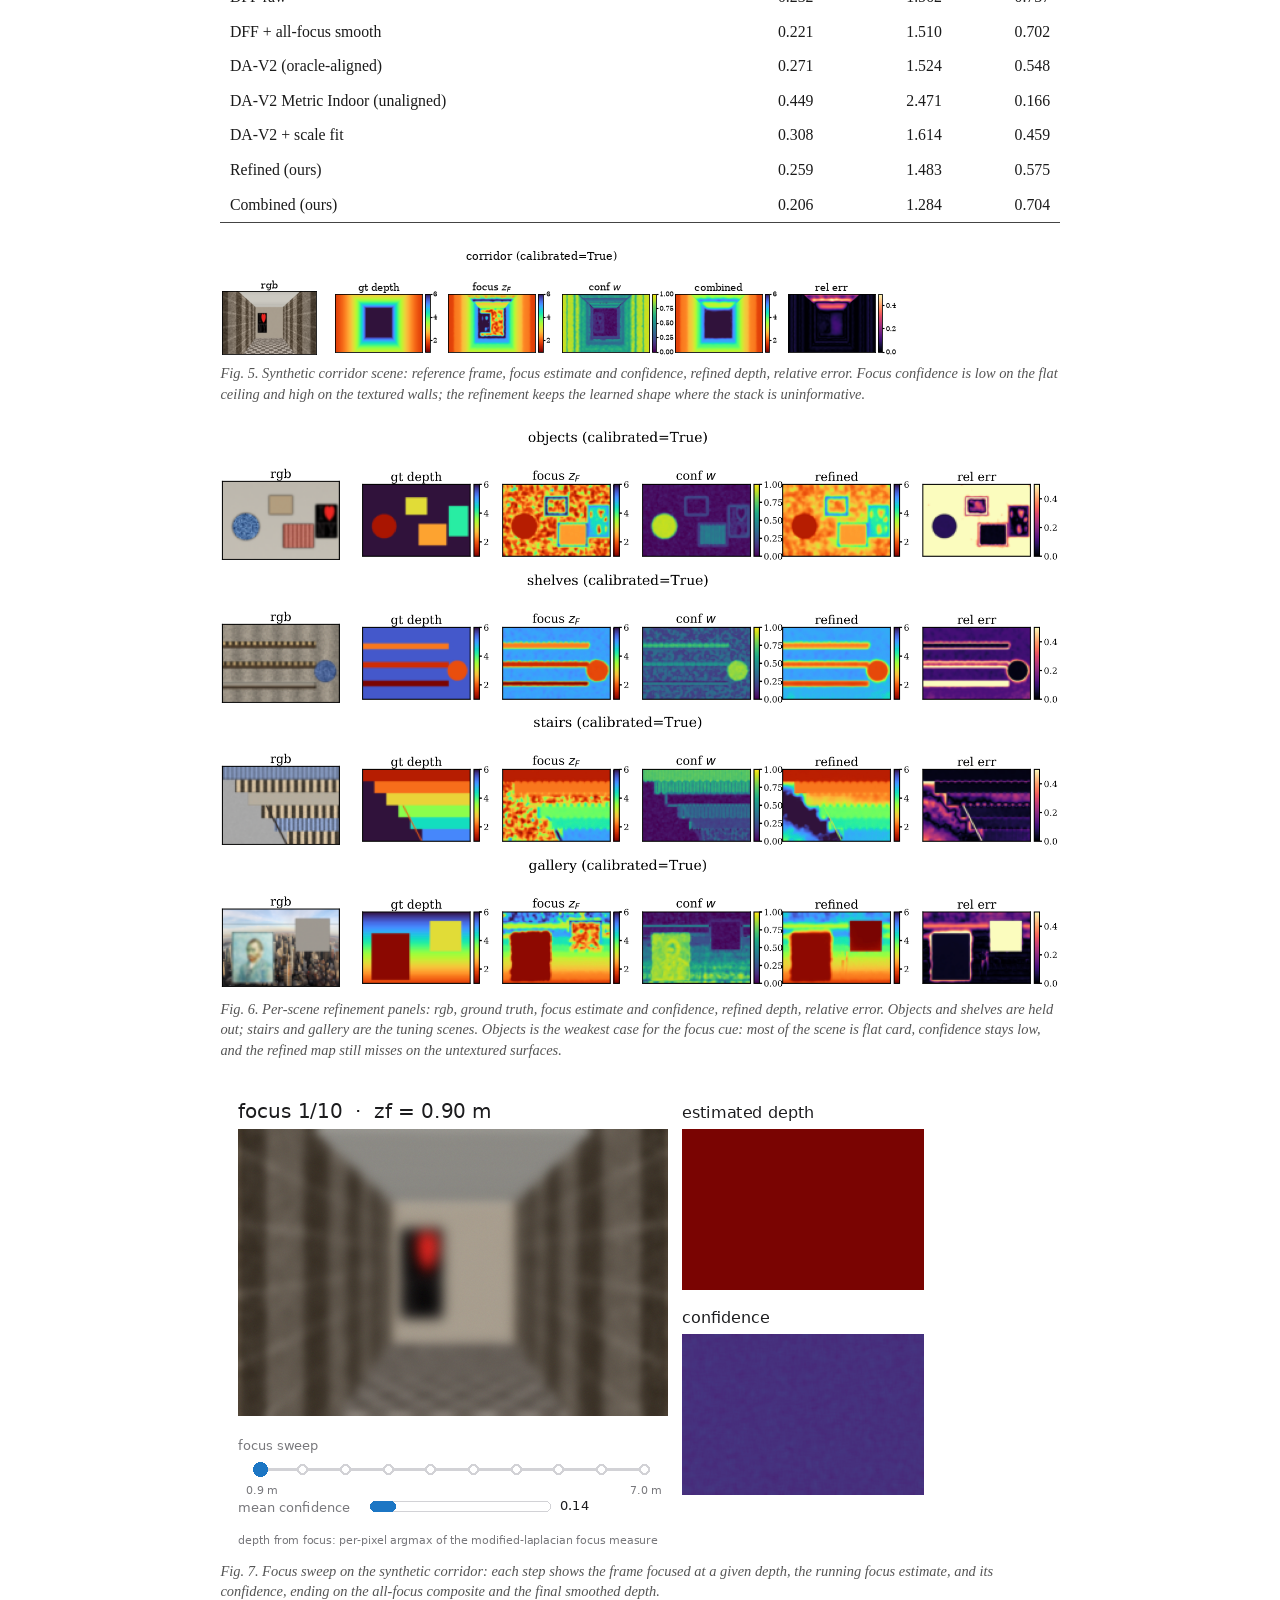
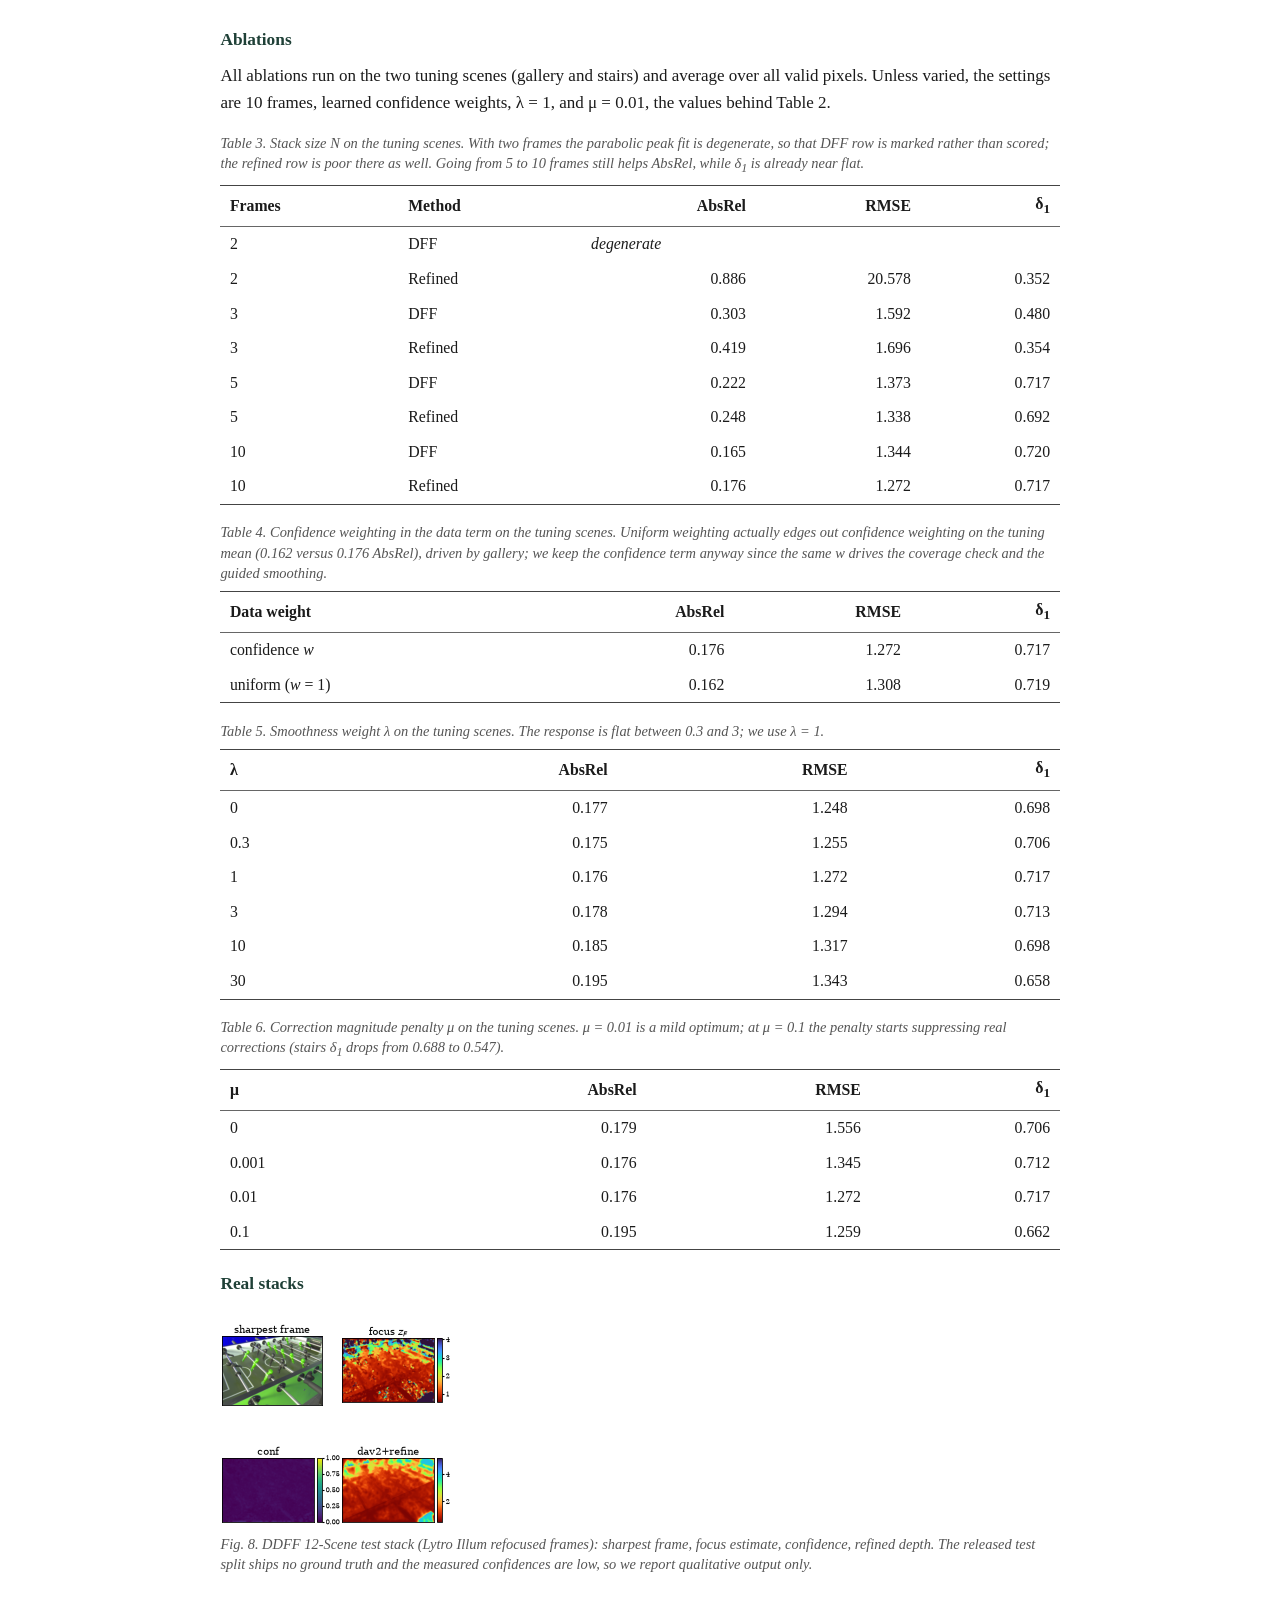
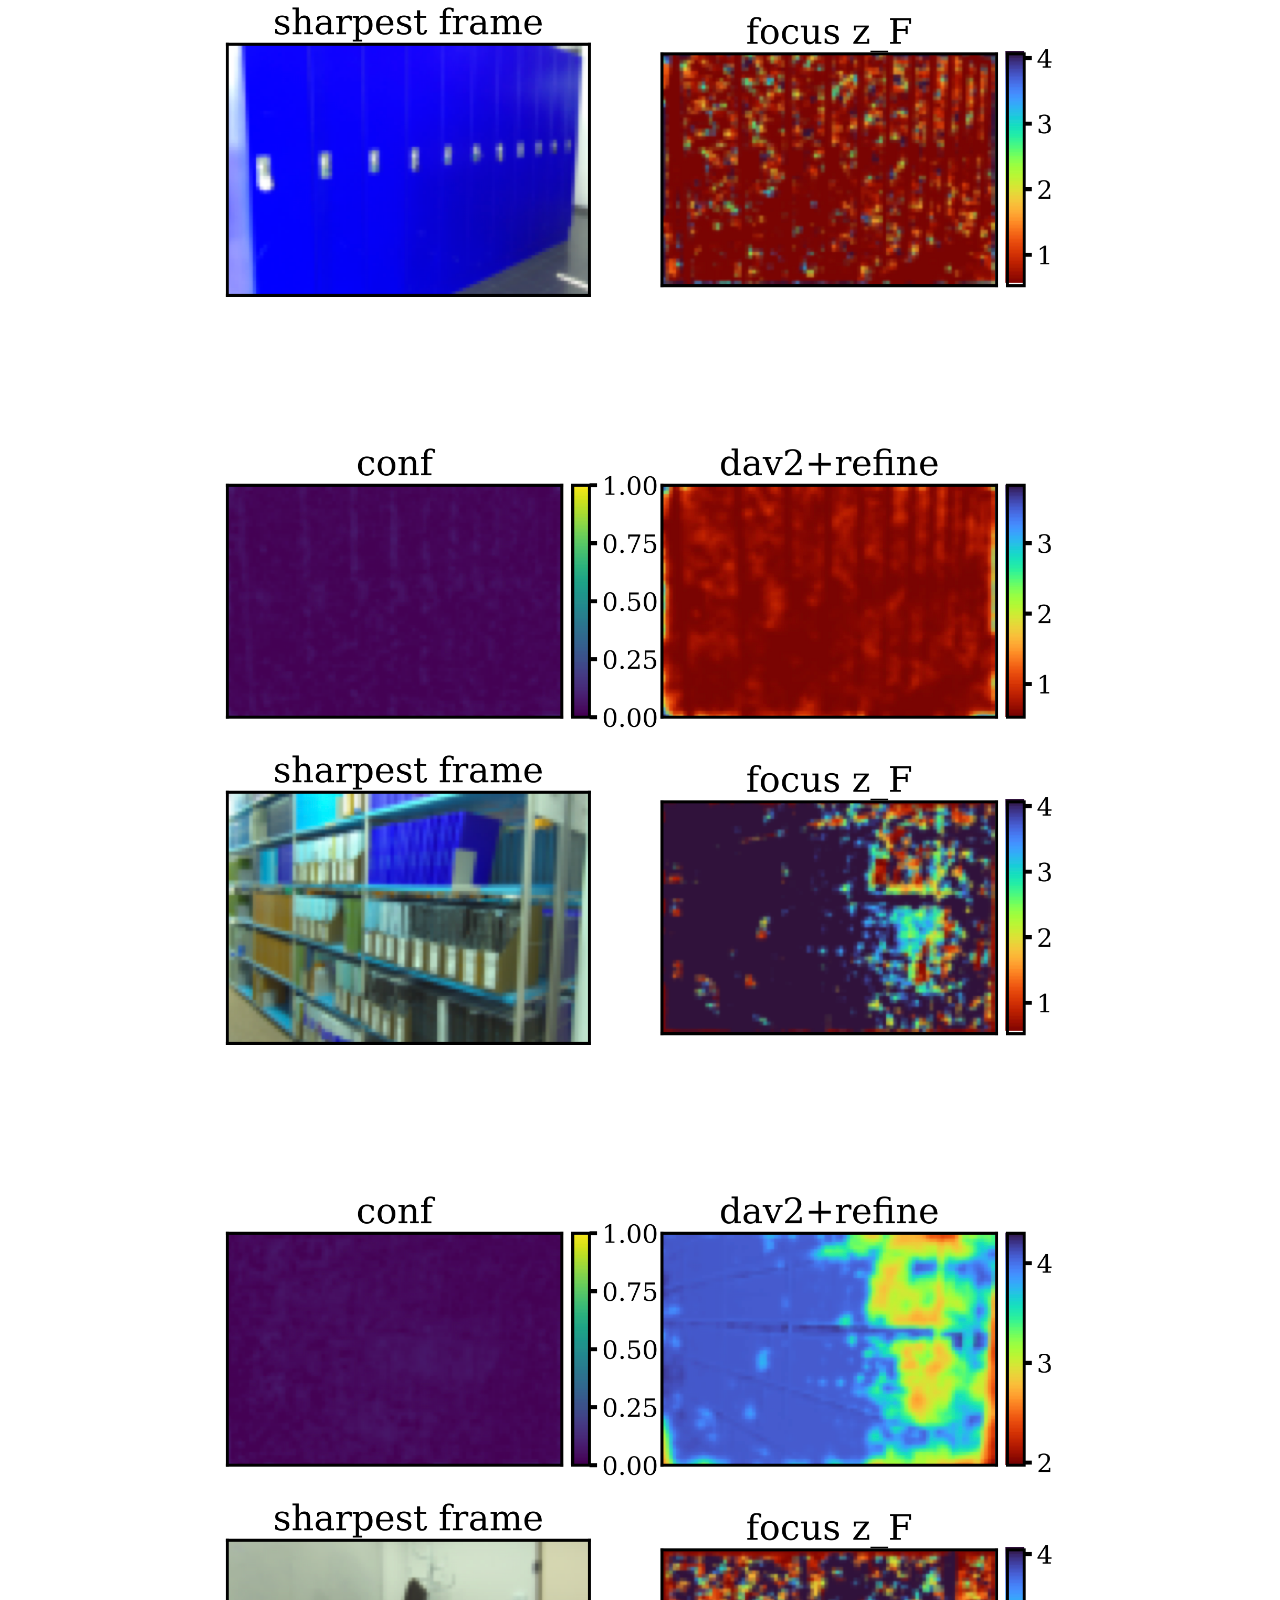
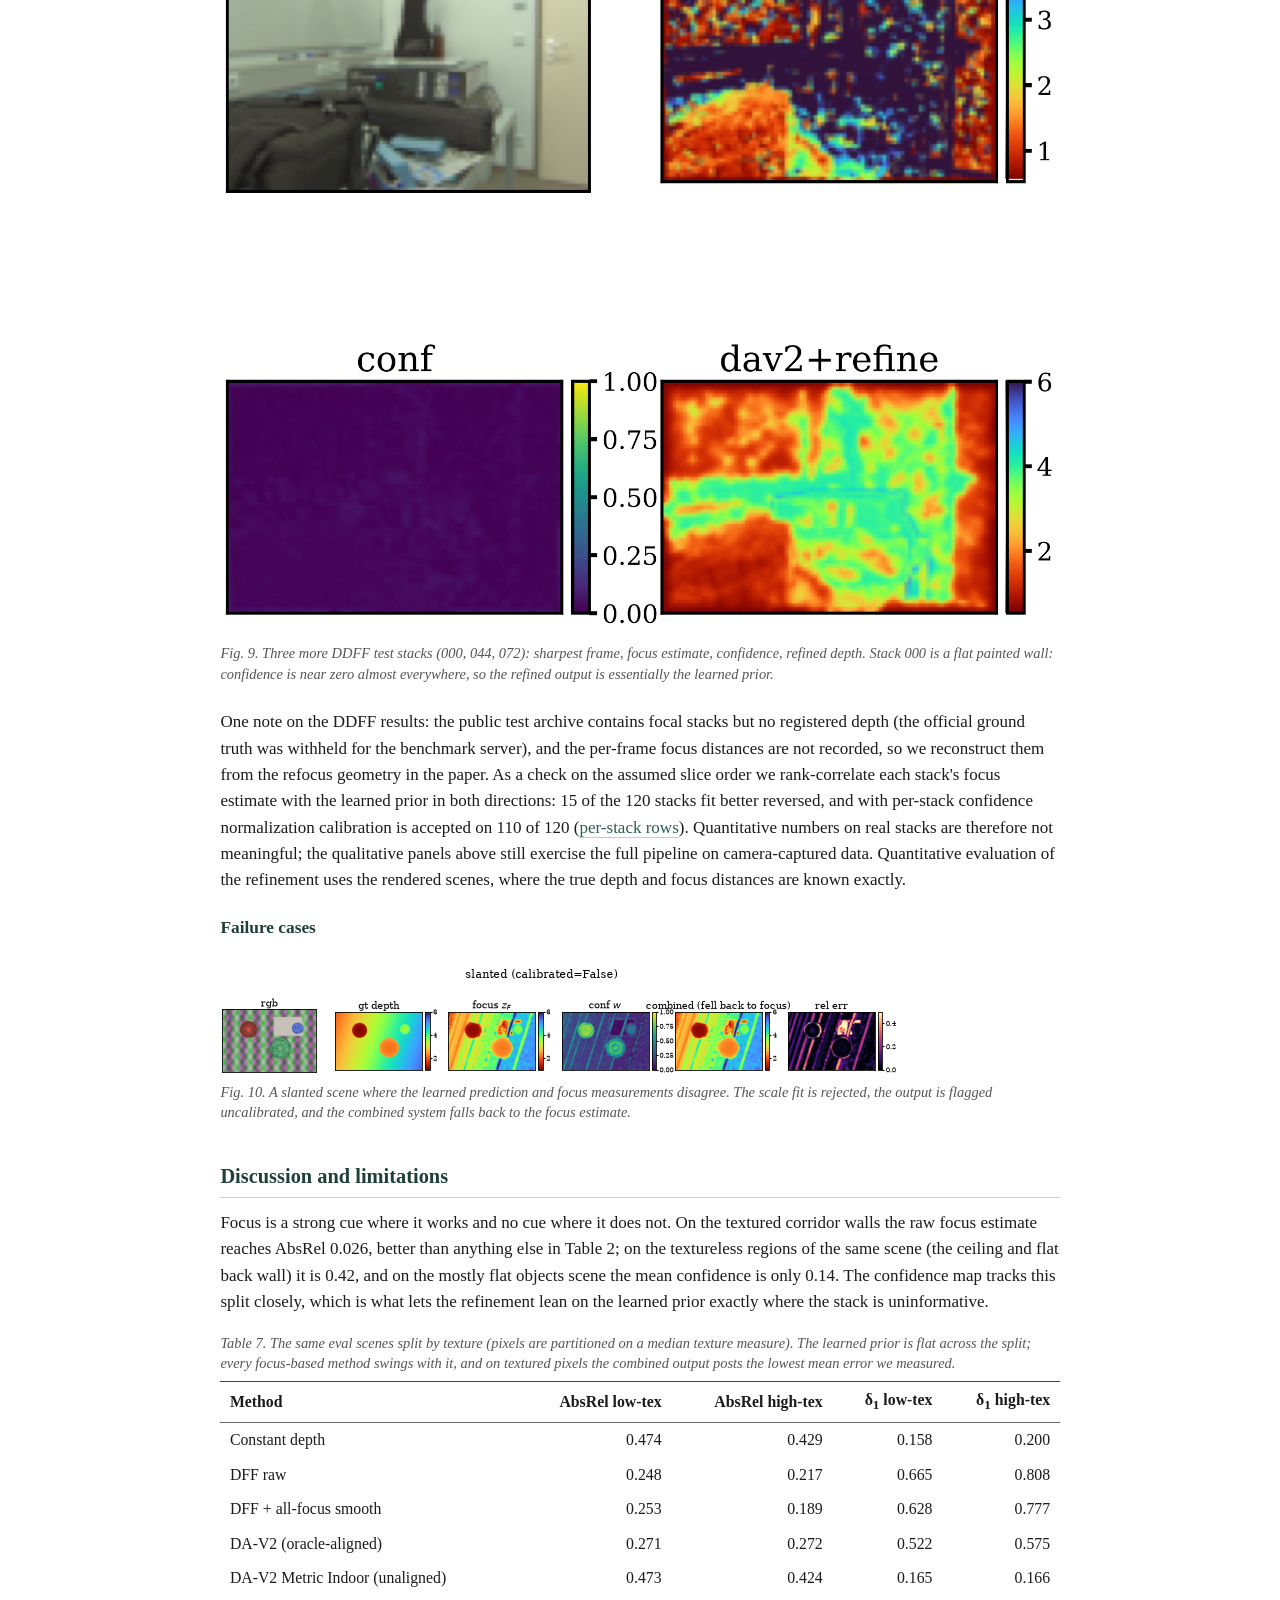
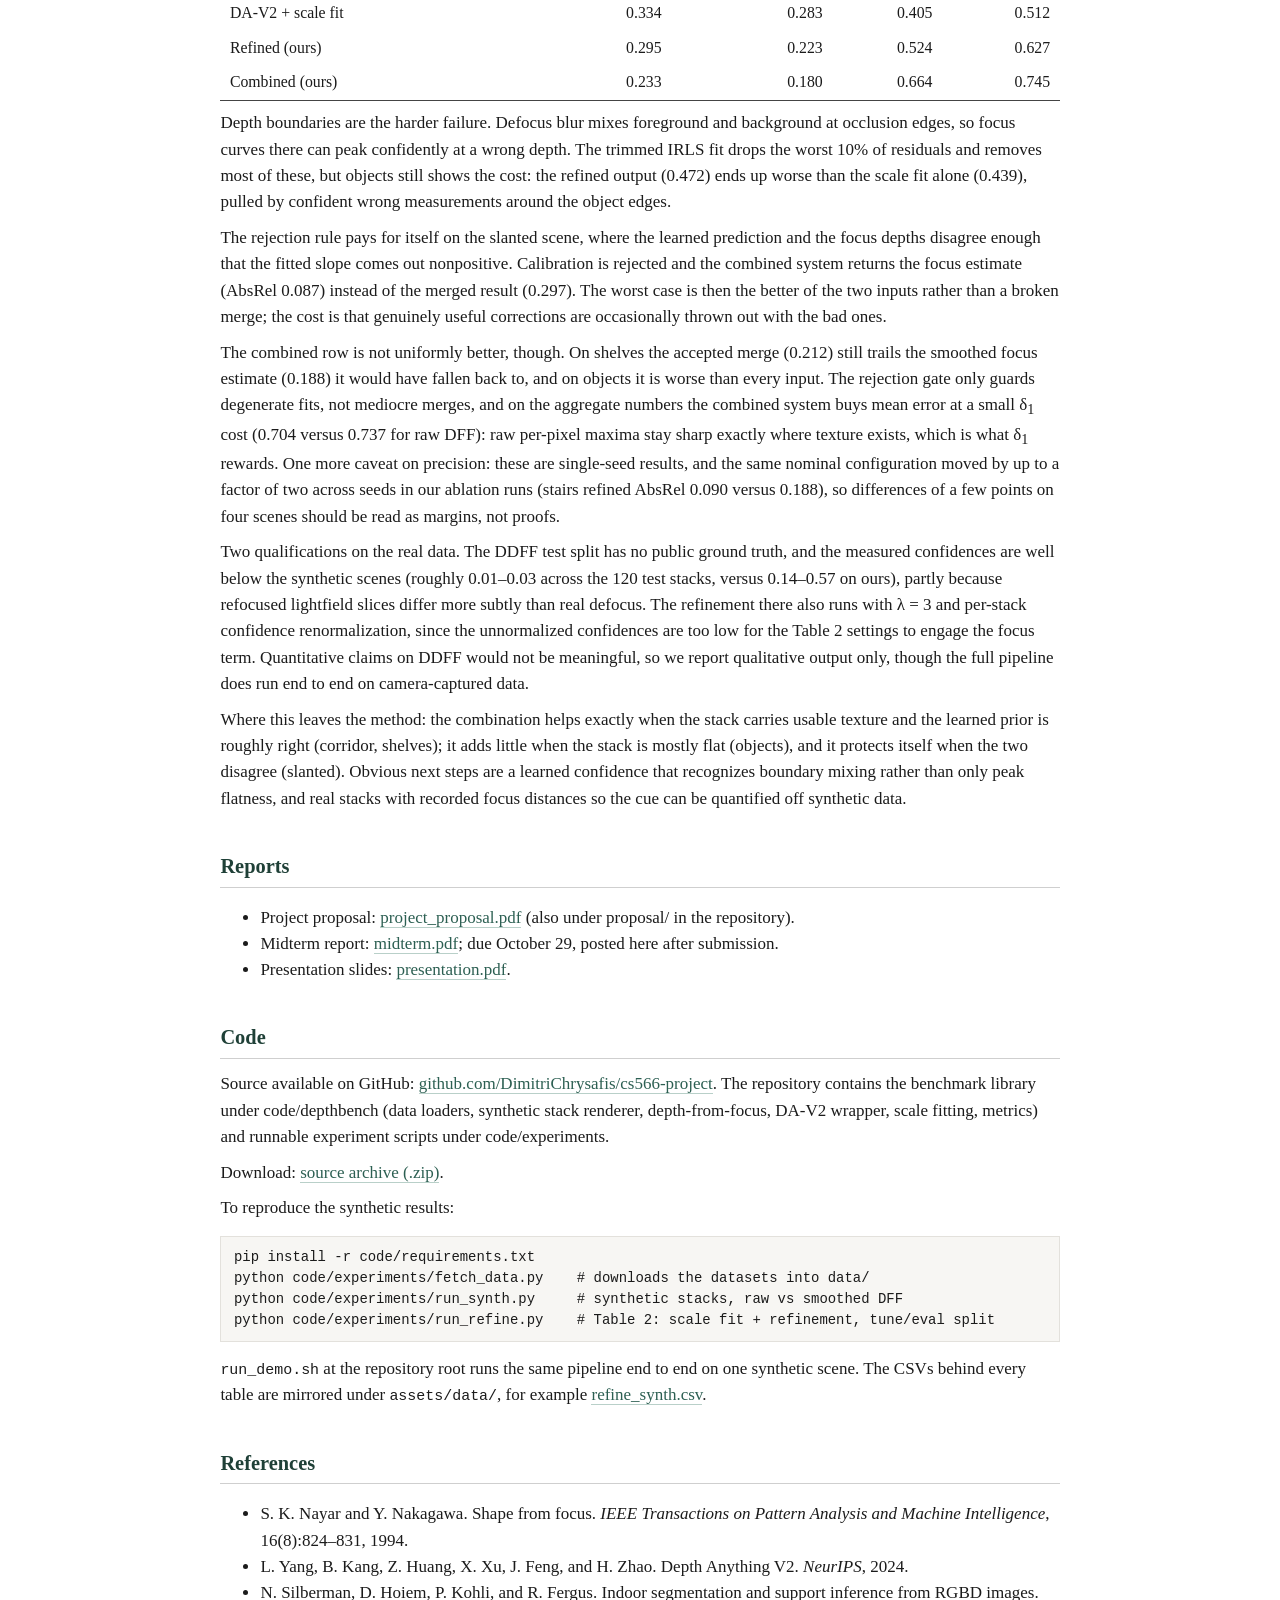
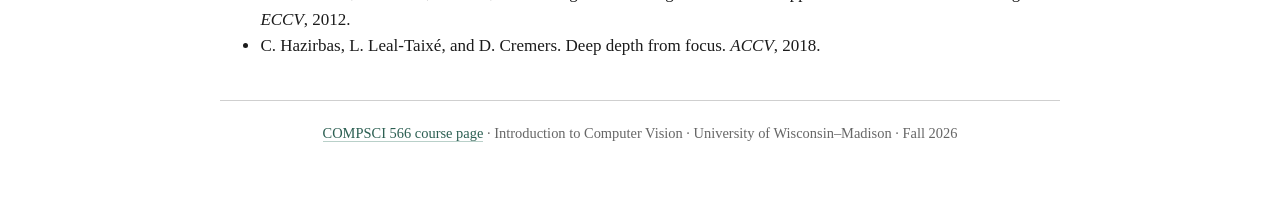
==== commit 4339a95c: "site: honest claims, control baselines, texture table fix, ddff stats" ====
--- a/webpage/index.html
+++ b/webpage/index.html
@@ -55,7 +55,7 @@
 <figcaption>Fig. 1. Proposed combination of learned relative depth and focus measurements.</figcaption>
 </figure>
 
-<p>In short: DA-V2 Large aligns to &delta;<sub>1</sub> = 0.961 on NYU-Depth v2 (Table 1), and on the held-out synthetic scenes the combined system reaches AbsRel 0.206 against 0.233 for the focus baseline alone, falling back to the focus estimate whenever scale calibration is rejected (Table 2).</p>
+<p>In short: DA-V2 Large aligns to &delta;<sub>1</sub> = 0.961 on NYU-Depth v2 (Table 1), and on the held-out synthetic scenes the combined system reaches AbsRel 0.206 against 0.232 for the focus baseline alone, falling back to the focus estimate whenever scale calibration is rejected (Table 2).</p>
 
 <h2>Motivation</h2>
 <p>A single RGB image does not determine metric scale: a small nearby object and a large distant one can produce identical projections, so appearance fixes depth only up to an unknown scale and shift. Benchmark numbers like those in Table 1 hide this, because every prediction is aligned to ground truth before scoring; a deployed system does not get that alignment.</p>
@@ -69,7 +69,7 @@
 <h2>Methods</h2>
 
 <h3>Learned baseline</h3>
-<p>The reference image is passed through Depth Anything V2 (ViT-S) using the published weights, without retraining. The model produces a relative inverse-depth map <i>d&#770;</i>(<b>x</b>) that captures scene structure but not absolute scale.</p>
+<p>The sharpest frame of the stack, chosen by a global focus measure over all frames, serves as the reference image. It is passed through Depth Anything V2 (ViT-S) using the published weights, without retraining. The model produces a relative inverse-depth map <i>d&#770;</i>(<b>x</b>) that captures scene structure but not absolute scale.</p>
 
 <h3>Depth from focus</h3>
 <p>A focal stack is captured from a fixed viewpoint at calibrated focus settings. At each pixel we measure sharpness across the stack with the modified Laplacian (Nayar and Nakagawa, 1994) and interpolate parabolically around the peak setting, giving a focus depth <i>z</i><sub><i>F</i></sub>(<b>x</b>). Flat or ambiguous focus curves receive low confidence <i>w</i>(<b>x</b>) &isin; [0, 1]; this occurs mainly on textureless surfaces and near depth boundaries. The sharpest pixels across the stack are fused into an all-focus image, which guides a confidence-weighted normalized-convolution smoothing of the raw estimate in inverse-depth space.</p>
@@ -78,7 +78,7 @@
 <p>Confident focus measurements constrain an affine transformation of the predicted inverse depth plus a local correction <i>r</i>:</p>
 <p class="eq"><i>q</i>(<b>x</b>) = <i>s</i>&thinsp;<i>d&#770;</i>(<b>x</b>) + <i>t</i> + <i>r</i>(<b>x</b>),&emsp;<i>z</i>(<b>x</b>) = <i>q</i>(<b>x</b>)<sup>&minus;1</sup></p>
 <p class="eq">min<sub><i>s</i>,<i>t</i>,<i>r</i></sub>&thinsp;&sum;<sub><b>x</b></sub> <i>w</i>(<b>x</b>)&thinsp;&rho;(<i>q</i>(<b>x</b>) &minus; <i>z</i><sub><i>F</i></sub>(<b>x</b>)<sup>&minus;1</sup>) + &lambda;&thinsp;&sum;<sub><b>x</b></sub> ||&nabla;<i>r</i>(<b>x</b>)||<sup>2</sup> + &mu;&thinsp;&sum;<sub><b>x</b></sub> <i>r</i>(<b>x</b>)<sup>2</sup>,&emsp;<i>q</i>(<b>x</b>) &ge; &epsilon; &gt; 0</p>
-<p>Global scale (<i>s</i>, <i>t</i>) is fit first with <i>r</i> = 0, then local corrections are allowed. The Huber loss &rho; limits the influence of unreliable focus measurements; the penalties on &nabla;<i>r</i> and <i>r</i> discourage abrupt or large changes where focus evidence is weak. If the learned prediction disagrees with the focus measurements (nonpositive fitted slope, or extreme residuals), calibration is rejected and the combined system output falls back to the focus estimate, so the method never does worse than either of its components.</p>
+<p>Global scale (<i>s</i>, <i>t</i>) is fit first with <i>r</i> = 0, then local corrections are allowed. The Huber loss &rho; limits the influence of unreliable focus measurements; the penalties on &nabla;<i>r</i> and <i>r</i> discourage abrupt or large changes where focus evidence is weak. If the learned prediction disagrees with the focus measurements (nonpositive fitted slope, or too few confident pixels to support the fit), calibration is rejected and the combined system output falls back to the focus estimate, so a degenerate fit cannot make the output worse than the focus estimate alone.</p>
 
 <h2>Implementation details</h2>
 
@@ -110,11 +110,11 @@
 <tbody>
 <!--RESULTS:NYU-->
 <tr><td>DA-V2 Small (scale+shift)</td><td class="num">0.062</td><td class="num">0.297</td><td class="num">0.956</td></tr>
-<tr><td>DA-V2 Small (robust IRLS)</td><td class="num">0.058</td><td class="num">0.292</td><td class="num">0.958</td></tr>
+<tr><td>DA-V2 Small (robust IRLS)</td><td class="num">0.057</td><td class="num">0.292</td><td class="num">0.958</td></tr>
 <tr><td>DA-V2 Small (median scale)</td><td class="num">0.494</td><td class="num">2.349</td><td class="num">0.393</td></tr>
 <tr><td>DA-V2 Base (scale+shift)</td><td class="num">0.057</td><td class="num">0.283</td><td class="num">0.959</td></tr>
 <tr><td>DA-V2 Large (scale+shift)</td><td class="num">0.055</td><td class="num">0.277</td><td class="num">0.961</td></tr>
-<tr><td>DA-V2 Metric Indoor (unaligned)</td><td class="num">0.218</td><td class="num">0.650</td><td class="num">0.670</td></tr>
+<tr><td>DA-V2 Metric Indoor (unaligned)</td><td class="num">0.218</td><td class="num">0.651</td><td class="num">0.670</td></tr>
 <tr><td>DA-V2 Metric Indoor (aligned)</td><td class="num">0.077</td><td class="num">0.353</td><td class="num">0.936</td></tr>
 <!--/RESULTS:NYU-->
 </tbody>
@@ -126,14 +126,16 @@
 </figure>
 
 <h3>Synthetic scenes</h3>
-<p class="tabcap">Table 2. Held-out synthetic scenes (corridor, objects, slanted, shelves). <i>Combined</i> uses the refined output where calibration succeeds and the focus estimate where it is rejected.</p>
+<p class="tabcap">Table 2. Held-out synthetic scenes (corridor, objects, slanted, shelves). <i>Constant depth</i> predicts one weighted-mean depth per scene, a sanity floor. <i>DA-V2 Metric Indoor</i> is the monocular metric checkpoint scored with no alignment — it is what the stack has to beat to justify existing. <i>Oracle-aligned</i> fits an affine to ground truth, which no deployed system can do. <i>Combined</i> uses the refined output where calibration succeeds and the focus estimate where it is rejected.</p>
 <table>
 <thead><tr><th>Method</th><th class="num">AbsRel</th><th class="num">RMSE</th><th class="num">&delta;<sub>1</sub></th></tr></thead>
 <tbody>
 <!--RESULTS:SYNTH-->
-<tr><td>DFF raw</td><td class="num">0.233</td><td class="num">1.552</td><td class="num">0.732</td></tr>
+<tr><td>Constant depth</td><td class="num">0.451</td><td class="num">2.310</td><td class="num">0.179</td></tr>
+<tr><td>DFF raw</td><td class="num">0.232</td><td class="num">1.562</td><td class="num">0.737</td></tr>
 <tr><td>DFF + all-focus smooth</td><td class="num">0.221</td><td class="num">1.510</td><td class="num">0.702</td></tr>
-<tr><td>Aligned DA-V2</td><td class="num">0.271</td><td class="num">1.524</td><td class="num">0.548</td></tr>
+<tr><td>DA-V2 (oracle-aligned)</td><td class="num">0.271</td><td class="num">1.524</td><td class="num">0.548</td></tr>
+<tr><td>DA-V2 Metric Indoor (unaligned)</td><td class="num">0.449</td><td class="num">2.471</td><td class="num">0.166</td></tr>
 <tr><td>DA-V2 + scale fit</td><td class="num">0.308</td><td class="num">1.614</td><td class="num">0.459</td></tr>
 <tr><td>Refined (ours)</td><td class="num">0.259</td><td class="num">1.483</td><td class="num">0.575</td></tr>
 <tr><td>Combined (ours)</td><td class="num">0.206</td><td class="num">1.284</td><td class="num">0.704</td></tr>
@@ -168,8 +170,8 @@
 <tbody>
 <!--RESULTS:ABL_STACKSIZE-->
 <tr><td>2</td><td>DFF</td><td colspan="3"><i>degenerate</i></td></tr>
-<tr><td>2</td><td>Refined</td><td class="num">0.647</td><td class="num">3.070</td><td class="num">0.116</td></tr>
-<tr><td>3</td><td>DFF</td><td class="num">32.083</td><td class="num">250.882</td><td class="num">0.451</td></tr>
+<tr><td>2</td><td>Refined</td><td class="num">0.886</td><td class="num">20.578</td><td class="num">0.352</td></tr>
+<tr><td>3</td><td>DFF</td><td class="num">0.303</td><td class="num">1.592</td><td class="num">0.480</td></tr>
 <tr><td>3</td><td>Refined</td><td class="num">0.419</td><td class="num">1.696</td><td class="num">0.354</td></tr>
 <tr><td>5</td><td>DFF</td><td class="num">0.222</td><td class="num">1.373</td><td class="num">0.717</td></tr>
 <tr><td>5</td><td>Refined</td><td class="num">0.248</td><td class="num">1.338</td><td class="num">0.692</td></tr>
@@ -179,7 +181,7 @@
 </tbody>
 </table>
 
-<p class="tabcap">Table 4. Confidence weighting in the data term on the tuning scenes. Uniform weights are a little better on gallery and a little worse on stairs; the means are nearly tied.</p>
+<p class="tabcap">Table 4. Confidence weighting in the data term on the tuning scenes. Uniform weighting actually edges out confidence weighting on the tuning mean (0.162 versus 0.176 AbsRel), driven by gallery; we keep the confidence term anyway since the same <i>w</i> drives the coverage check and the guided smoothing.</p>
 <table>
 <thead><tr><th>Data weight</th><th class="num">AbsRel</th><th class="num">RMSE</th><th class="num">&delta;<sub>1</sub></th></tr></thead>
 <tbody>
@@ -231,7 +233,7 @@
 <figcaption>Fig. 9. Three more DDFF test stacks (000, 044, 072): sharpest frame, focus estimate, confidence, refined depth. Stack 000 is a flat painted wall: confidence is near zero almost everywhere, so the refined output is essentially the learned prior.</figcaption>
 </figure>
 
-<p>One note on the DDFF results: the public test archive contains focal stacks but no registered depth (the official ground truth was withheld for the benchmark server), and the per-frame focus distances are not recorded, so we reconstruct them from the refocus geometry in the paper. Quantitative numbers on real stacks are therefore not meaningful; the qualitative panels above still exercise the full pipeline on camera-captured data. Quantitative evaluation of the refinement uses the rendered scenes, where the true depth and focus distances are known exactly.</p>
+<p>One note on the DDFF results: the public test archive contains focal stacks but no registered depth (the official ground truth was withheld for the benchmark server), and the per-frame focus distances are not recorded, so we reconstruct them from the refocus geometry in the paper. As a check on the assumed slice order we rank-correlate each stack's focus estimate with the learned prior in both directions: 15 of the 120 stacks fit better reversed, and with per-stack confidence normalization calibration is accepted on 110 of 120 (<a href="assets/data/ddff_refine.csv">per-stack rows</a>). Quantitative numbers on real stacks are therefore not meaningful; the qualitative panels above still exercise the full pipeline on camera-captured data. Quantitative evaluation of the refinement uses the rendered scenes, where the true depth and focus distances are known exactly.</p>
 
 <h3>Failure cases</h3>
 <figure>
@@ -240,10 +242,27 @@
 </figure>
 
 <h2>Discussion and limitations</h2>
-<p>Focus is a strong cue where it works and no cue where it does not. On the textured corridor walls the raw focus estimate reaches AbsRel 0.026, better than anything else in Table 2; on the textureless ceiling of the same scene it is 0.42, and on the mostly flat objects scene the mean confidence is only 0.14. The confidence map tracks this split closely, which is what lets the refinement lean on the learned prior exactly where the stack is uninformative.</p>
+<p>Focus is a strong cue where it works and no cue where it does not. On the textured corridor walls the raw focus estimate reaches AbsRel 0.026, better than anything else in Table 2; on the textureless regions of the same scene (the ceiling and flat back wall) it is 0.42, and on the mostly flat objects scene the mean confidence is only 0.14. The confidence map tracks this split closely, which is what lets the refinement lean on the learned prior exactly where the stack is uninformative.</p>
+<p class="tabcap">Table 7. The same eval scenes split by texture (pixels are partitioned on a median texture measure). The learned prior is flat across the split; every focus-based method swings with it, and on textured pixels the combined output posts the lowest mean error we measured.</p>
+<table>
+<thead><tr><th>Method</th><th class="num">AbsRel low-tex</th><th class="num">AbsRel high-tex</th><th class="num">&delta;<sub>1</sub> low-tex</th><th class="num">&delta;<sub>1</sub> high-tex</th></tr></thead>
+<tbody>
+<!--RESULTS:TEXTURE-->
+<tr><td>Constant depth</td><td class="num">0.474</td><td class="num">0.429</td><td class="num">0.158</td><td class="num">0.200</td></tr>
+<tr><td>DFF raw</td><td class="num">0.248</td><td class="num">0.217</td><td class="num">0.665</td><td class="num">0.808</td></tr>
+<tr><td>DFF + all-focus smooth</td><td class="num">0.253</td><td class="num">0.189</td><td class="num">0.628</td><td class="num">0.777</td></tr>
+<tr><td>DA-V2 (oracle-aligned)</td><td class="num">0.271</td><td class="num">0.272</td><td class="num">0.522</td><td class="num">0.575</td></tr>
+<tr><td>DA-V2 Metric Indoor (unaligned)</td><td class="num">0.473</td><td class="num">0.424</td><td class="num">0.165</td><td class="num">0.166</td></tr>
+<tr><td>DA-V2 + scale fit</td><td class="num">0.334</td><td class="num">0.283</td><td class="num">0.405</td><td class="num">0.512</td></tr>
+<tr><td>Refined (ours)</td><td class="num">0.295</td><td class="num">0.223</td><td class="num">0.524</td><td class="num">0.627</td></tr>
+<tr><td>Combined (ours)</td><td class="num">0.233</td><td class="num">0.180</td><td class="num">0.664</td><td class="num">0.745</td></tr>
+<!--/RESULTS:TEXTURE-->
+</tbody>
+</table>
 <p>Depth boundaries are the harder failure. Defocus blur mixes foreground and background at occlusion edges, so focus curves there can peak confidently at a wrong depth. The trimmed IRLS fit drops the worst 10% of residuals and removes most of these, but objects still shows the cost: the refined output (0.472) ends up worse than the scale fit alone (0.439), pulled by confident wrong measurements around the object edges.</p>
 <p>The rejection rule pays for itself on the slanted scene, where the learned prediction and the focus depths disagree enough that the fitted slope comes out nonpositive. Calibration is rejected and the combined system returns the focus estimate (AbsRel 0.087) instead of the merged result (0.297). The worst case is then the better of the two inputs rather than a broken merge; the cost is that genuinely useful corrections are occasionally thrown out with the bad ones.</p>
-<p>Two qualifications on the real data. The DDFF test split has no public ground truth, and the measured confidences are an order of magnitude below the synthetic scenes (roughly 0.03&ndash;0.05 across the 120 test stacks, versus 0.14&ndash;0.57 on ours), partly because refocused lightfield slices differ more subtly than real defocus. Quantitative claims on DDFF would not be meaningful, so we report qualitative output only, though the full pipeline does run end to end on camera-captured data.</p>
+<p>The combined row is not uniformly better, though. On shelves the accepted merge (0.212) still trails the smoothed focus estimate (0.188) it would have fallen back to, and on objects it is worse than every input. The rejection gate only guards degenerate fits, not mediocre merges, and on the aggregate numbers the combined system buys mean error at a small &delta;<sub>1</sub> cost (0.704 versus 0.737 for raw DFF): raw per-pixel maxima stay sharp exactly where texture exists, which is what &delta;<sub>1</sub> rewards. One more caveat on precision: these are single-seed results, and the same nominal configuration moved by up to a factor of two across seeds in our ablation runs (stairs refined AbsRel 0.090 versus 0.188), so differences of a few points on four scenes should be read as margins, not proofs.</p>
+<p>Two qualifications on the real data. The DDFF test split has no public ground truth, and the measured confidences are well below the synthetic scenes (roughly 0.01&ndash;0.03 across the 120 test stacks, versus 0.14&ndash;0.57 on ours), partly because refocused lightfield slices differ more subtly than real defocus. The refinement there also runs with &lambda; = 3 and per-stack confidence renormalization, since the unnormalized confidences are too low for the Table 2 settings to engage the focus term. Quantitative claims on DDFF would not be meaningful, so we report qualitative output only, though the full pipeline does run end to end on camera-captured data.</p>
 <p>Where this leaves the method: the combination helps exactly when the stack carries usable texture and the learned prior is roughly right (corridor, shelves); it adds little when the stack is mostly flat (objects), and it protects itself when the two disagree (slanted). Obvious next steps are a learned confidence that recognizes boundary mixing rather than only peak flatness, and real stacks with recorded focus distances so the cue can be quantified off synthetic data.</p>
 
 <h2>Reports</h2>
